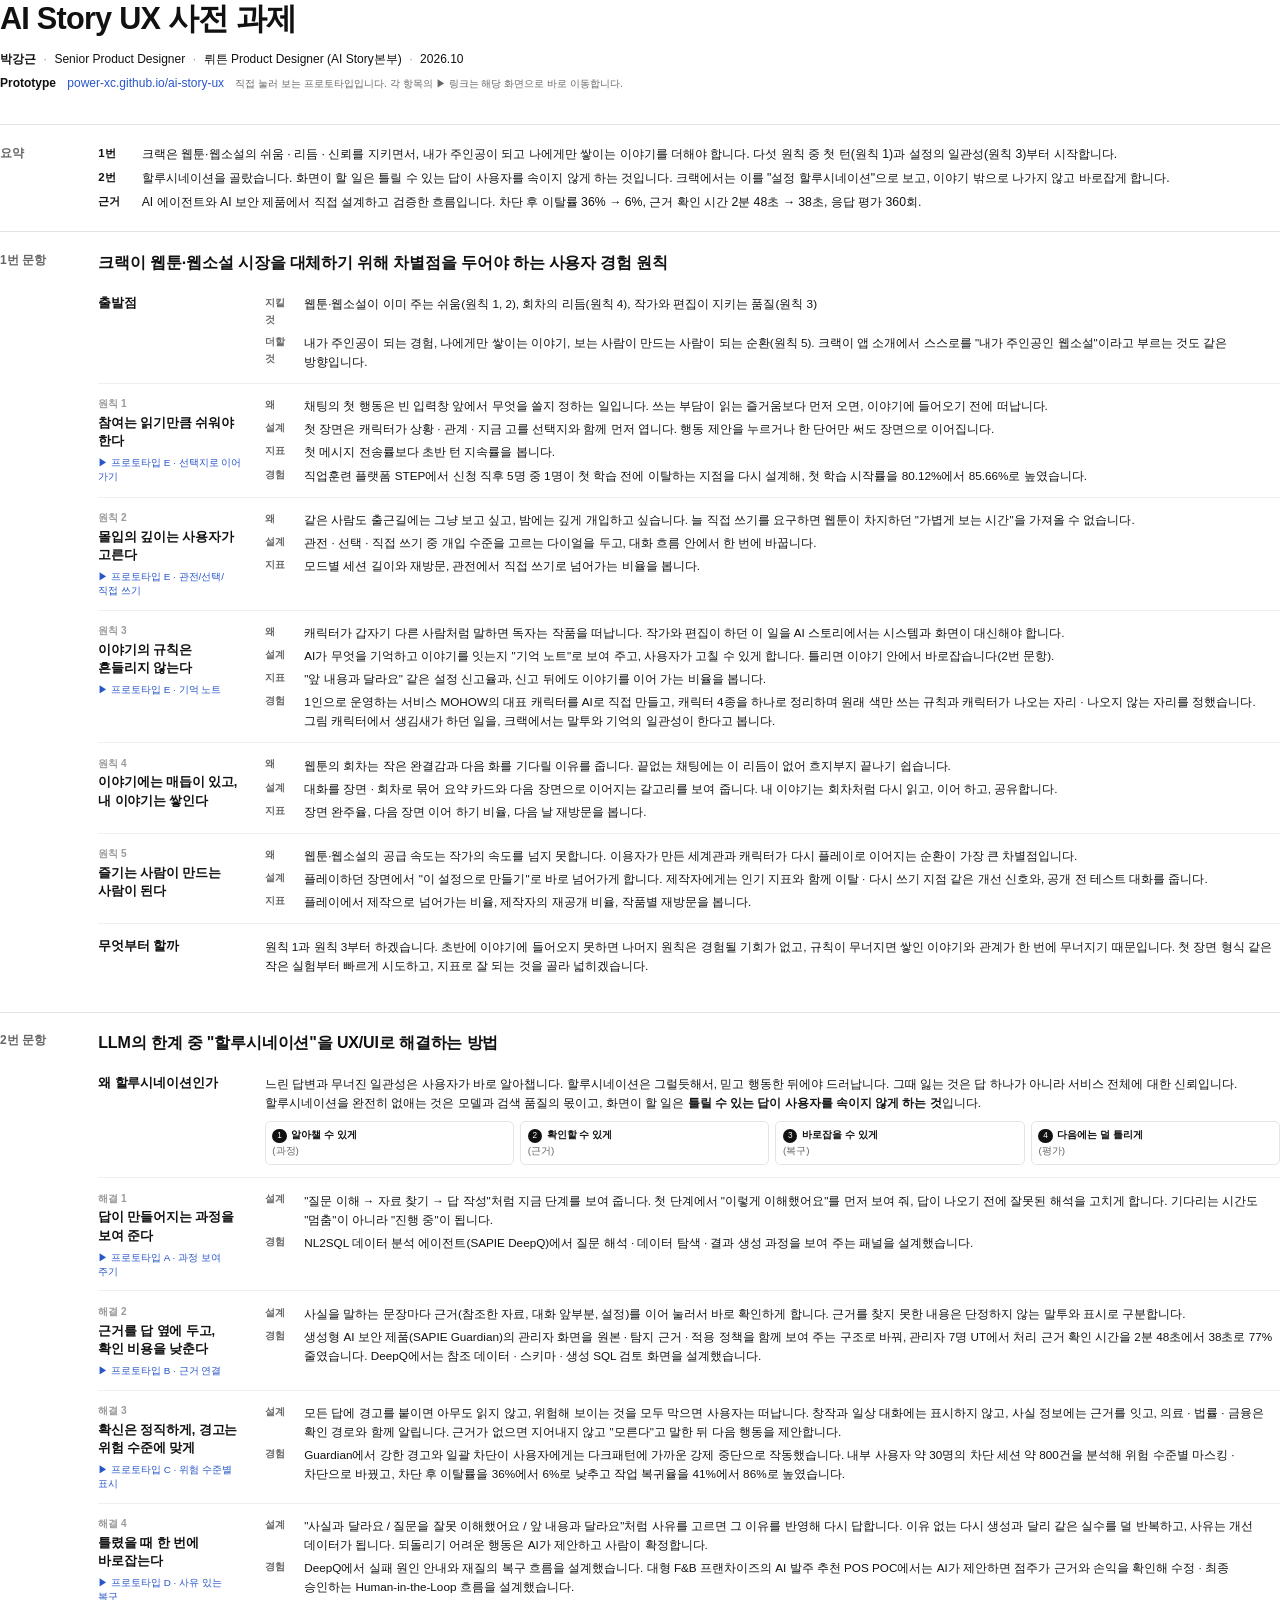
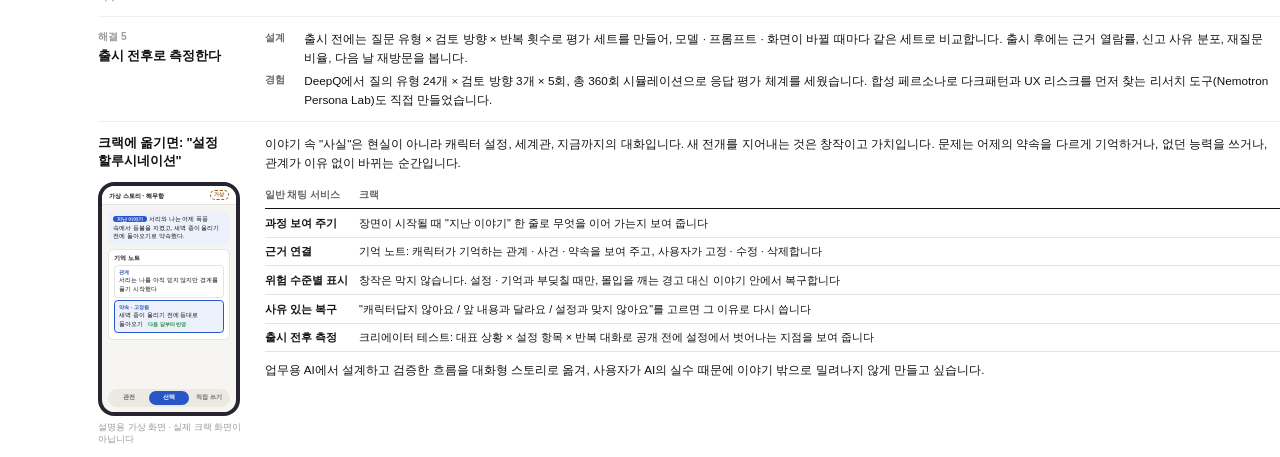
==== print.html @ 2fb1526b "feat: condense answers and give the PDF a resume-like layout Answers cut from 7 to 3 A4 pages: a sum" ====
<!doctype html>
<html lang="ko">
<head>
<meta charset="utf-8">
<meta name="viewport" content="width=device-width, initial-scale=1">
<meta name="robots" content="noindex, nofollow">
<title>AI Story UX: 사전 과제</title>
<link rel="stylesheet" href="assets/print.css">
</head>
<body>
<header class="top">
  <h1>AI Story UX 사전 과제</h1>
  <p class="meta"><strong>박강근</strong><span>Senior Product Designer</span><span>뤼튼 Product Designer (AI Story본부)</span><span>2026.10</span></p>
  <p class="links"><strong>Prototype</strong><a href="https://power-xc.github.io/ai-story-ux/">power-xc.github.io/ai-story-ux</a><span class="hint">직접 눌러 보는 프로토타입입니다. 각 항목의 ▶ 링크는 해당 화면으로 바로 이동합니다.</span></p>
</header>
<main>
<section class="sec"><div class="sec-l">요약</div><div class="sec-r"><div class="lead"><dl class="kv"><div><dt>1번</dt><dd>크랙은 웹툰·웹소설의 쉬움 · 리듬 · 신뢰를 지키면서, 내가 주인공이 되고 나에게만 쌓이는 이야기를 더해야 합니다. 다섯 원칙 중 첫 턴(원칙 1)과 설정의 일관성(원칙 3)부터 시작합니다.</dd></div><div><dt>2번</dt><dd>할루시네이션을 골랐습니다. 화면이 할 일은 틀릴 수 있는 답이 사용자를 속이지 않게 하는 것입니다. 크랙에서는 이를 "설정 할루시네이션"으로 보고, 이야기 밖으로 나가지 않고 바로잡게 합니다.</dd></div><div><dt>근거</dt><dd>AI 에이전트와 AI 보안 제품에서 직접 설계하고 검증한 흐름입니다. 차단 후 이탈률 36% → 6%, 근거 확인 시간 2분 48초 → 38초, 응답 평가 360회.</dd></div></dl></div></div></section>
<section class="sec"><div class="sec-l">1번 문항</div><div class="sec-r"><h2>크랙이 웹툰·웹소설 시장을 대체하기 위해 차별점을 두어야 하는 사용자 경험 원칙</h2><article class="row"><div class="row-t"><h3>출발점</h3></div><div class="row-d"><dl class="kv"><div><dt>지킬 것</dt><dd>웹툰·웹소설이 이미 주는 쉬움(원칙 1, 2), 회차의 리듬(원칙 4), 작가와 편집이 지키는 품질(원칙 3)</dd></div><div><dt>더할 것</dt><dd>내가 주인공이 되는 경험, 나에게만 쌓이는 이야기, 보는 사람이 만드는 사람이 되는 순환(원칙 5). 크랙이 앱 소개에서 스스로를 "내가 주인공인 웹소설"이라고 부르는 것도 같은 방향입니다.</dd></div></dl></div></article><article class="row"><div class="row-t"><span class="n">원칙 1</span><h3>참여는 읽기만큼 쉬워야 한다</h3><a class="try" href="https://power-xc.github.io/ai-story-ux/#proto-e-choice">▶ 프로토타입 E · 선택지로 이어 가기</a></div><div class="row-d"><dl class="kv"><div><dt>왜</dt><dd>채팅의 첫 행동은 빈 입력창 앞에서 무엇을 쓸지 정하는 일입니다. 쓰는 부담이 읽는 즐거움보다 먼저 오면, 이야기에 들어오기 전에 떠납니다.</dd></div><div><dt>설계</dt><dd>첫 장면은 캐릭터가 상황 · 관계 · 지금 고를 선택지와 함께 먼저 엽니다. 행동 제안을 누르거나 한 단어만 써도 장면으로 이어집니다.</dd></div><div><dt>지표</dt><dd>첫 메시지 전송률보다 초반 턴 지속률을 봅니다.</dd></div><div><dt>경험</dt><dd>직업훈련 플랫폼 STEP에서 신청 직후 5명 중 1명이 첫 학습 전에 이탈하는 지점을 다시 설계해, 첫 학습 시작률을 80.12%에서 85.66%로 높였습니다.</dd></div></dl></div></article><article class="row"><div class="row-t"><span class="n">원칙 2</span><h3>몰입의 깊이는 사용자가 고른다</h3><a class="try" href="https://power-xc.github.io/ai-story-ux/#proto-e-dial">▶ 프로토타입 E · 관전/선택/직접 쓰기</a></div><div class="row-d"><dl class="kv"><div><dt>왜</dt><dd>같은 사람도 출근길에는 그냥 보고 싶고, 밤에는 깊게 개입하고 싶습니다. 늘 직접 쓰기를 요구하면 웹툰이 차지하던 "가볍게 보는 시간"을 가져올 수 없습니다.</dd></div><div><dt>설계</dt><dd>관전 · 선택 · 직접 쓰기 중 개입 수준을 고르는 다이얼을 두고, 대화 흐름 안에서 한 번에 바꿉니다.</dd></div><div><dt>지표</dt><dd>모드별 세션 길이와 재방문, 관전에서 직접 쓰기로 넘어가는 비율을 봅니다.</dd></div></dl></div></article><article class="row"><div class="row-t"><span class="n">원칙 3</span><h3>이야기의 규칙은 흔들리지 않는다</h3><a class="try" href="https://power-xc.github.io/ai-story-ux/#proto-e-memory">▶ 프로토타입 E · 기억 노트</a></div><div class="row-d"><dl class="kv"><div><dt>왜</dt><dd>캐릭터가 갑자기 다른 사람처럼 말하면 독자는 작품을 떠납니다. 작가와 편집이 하던 이 일을 AI 스토리에서는 시스템과 화면이 대신해야 합니다.</dd></div><div><dt>설계</dt><dd>AI가 무엇을 기억하고 이야기를 잇는지 "기억 노트"로 보여 주고, 사용자가 고칠 수 있게 합니다. 틀리면 이야기 안에서 바로잡습니다(2번 문항).</dd></div><div><dt>지표</dt><dd>"앞 내용과 달라요" 같은 설정 신고율과, 신고 뒤에도 이야기를 이어 가는 비율을 봅니다.</dd></div><div><dt>경험</dt><dd>1인으로 운영하는 서비스 MOHOW의 대표 캐릭터를 AI로 직접 만들고, 캐릭터 4종을 하나로 정리하며 원래 색만 쓰는 규칙과 캐릭터가 나오는 자리 · 나오지 않는 자리를 정했습니다. 그림 캐릭터에서 생김새가 하던 일을, 크랙에서는 말투와 기억의 일관성이 한다고 봅니다.</dd></div></dl></div></article><article class="row"><div class="row-t"><span class="n">원칙 4</span><h3>이야기에는 매듭이 있고, 내 이야기는 쌓인다</h3></div><div class="row-d"><dl class="kv"><div><dt>왜</dt><dd>웹툰의 회차는 작은 완결감과 다음 화를 기다릴 이유를 줍니다. 끝없는 채팅에는 이 리듬이 없어 흐지부지 끝나기 쉽습니다.</dd></div><div><dt>설계</dt><dd>대화를 장면 · 회차로 묶어 요약 카드와 다음 장면으로 이어지는 갈고리를 보여 줍니다. 내 이야기는 회차처럼 다시 읽고, 이어 하고, 공유합니다.</dd></div><div><dt>지표</dt><dd>장면 완주율, 다음 장면 이어 하기 비율, 다음 날 재방문을 봅니다.</dd></div></dl></div></article><article class="row"><div class="row-t"><span class="n">원칙 5</span><h3>즐기는 사람이 만드는 사람이 된다</h3></div><div class="row-d"><dl class="kv"><div><dt>왜</dt><dd>웹툰·웹소설의 공급 속도는 작가의 속도를 넘지 못합니다. 이용자가 만든 세계관과 캐릭터가 다시 플레이로 이어지는 순환이 가장 큰 차별점입니다.</dd></div><div><dt>설계</dt><dd>플레이하던 장면에서 "이 설정으로 만들기"로 바로 넘어가게 합니다. 제작자에게는 인기 지표와 함께 이탈 · 다시 쓰기 지점 같은 개선 신호와, 공개 전 테스트 대화를 줍니다.</dd></div><div><dt>지표</dt><dd>플레이에서 제작으로 넘어가는 비율, 제작자의 재공개 비율, 작품별 재방문을 봅니다.</dd></div></dl></div></article><article class="row"><div class="row-t"><h3>무엇부터 할까</h3></div><div class="row-d"><p>원칙 1과 원칙 3부터 하겠습니다. 초반에 이야기에 들어오지 못하면 나머지 원칙은 경험될 기회가 없고, 규칙이 무너지면 쌓인 이야기와 관계가 한 번에 무너지기 때문입니다. 첫 장면 형식 같은 작은 실험부터 빠르게 시도하고, 지표로 잘 되는 것을 골라 넓히겠습니다.</p></div></article></div></section>
<section class="sec"><div class="sec-l">2번 문항</div><div class="sec-r"><h2>LLM의 한계 중 "할루시네이션"을 UX/UI로 해결하는 방법</h2><article class="row"><div class="row-t"><h3>왜 할루시네이션인가</h3></div><div class="row-d"><p>느린 답변과 무너진 일관성은 사용자가 바로 알아챕니다. 할루시네이션은 그럴듯해서, 믿고 행동한 뒤에야 드러납니다. 그때 잃는 것은 답 하나가 아니라 서비스 전체에 대한 신뢰입니다. 할루시네이션을 완전히 없애는 것은 모델과 검색 품질의 몫이고, 화면이 할 일은 <strong>틀릴 수 있는 답이 사용자를 속이지 않게 하는 것</strong>입니다.</p>
<ol class="flow" aria-label="네 단계"><li><span class="flow-n" aria-hidden="true">1</span><strong>알아챌 수 있게</strong> <small>(과정)</small></li><li><span class="flow-n" aria-hidden="true">2</span><strong>확인할 수 있게</strong> <small>(근거)</small></li><li><span class="flow-n" aria-hidden="true">3</span><strong>바로잡을 수 있게</strong> <small>(복구)</small></li><li><span class="flow-n" aria-hidden="true">4</span><strong>다음에는 덜 틀리게</strong> <small>(평가)</small></li></ol></div></article><article class="row"><div class="row-t"><span class="n">해결 1</span><h3>답이 만들어지는 과정을 보여 준다</h3><a class="try" href="https://power-xc.github.io/ai-story-ux/#proto-a">▶ 프로토타입 A · 과정 보여 주기</a></div><div class="row-d"><dl class="kv"><div><dt>설계</dt><dd>"질문 이해 → 자료 찾기 → 답 작성"처럼 지금 단계를 보여 줍니다. 첫 단계에서 "이렇게 이해했어요"를 먼저 보여 줘, 답이 나오기 전에 잘못된 해석을 고치게 합니다. 기다리는 시간도 "멈춤"이 아니라 "진행 중"이 됩니다.</dd></div><div><dt>경험</dt><dd>NL2SQL 데이터 분석 에이전트(SAPIE DeepQ)에서 질문 해석 · 데이터 탐색 · 결과 생성 과정을 보여 주는 패널을 설계했습니다.</dd></div></dl></div></article><article class="row"><div class="row-t"><span class="n">해결 2</span><h3>근거를 답 옆에 두고, 확인 비용을 낮춘다</h3><a class="try" href="https://power-xc.github.io/ai-story-ux/#proto-b">▶ 프로토타입 B · 근거 연결</a></div><div class="row-d"><dl class="kv"><div><dt>설계</dt><dd>사실을 말하는 문장마다 근거(참조한 자료, 대화 앞부분, 설정)를 이어 눌러서 바로 확인하게 합니다. 근거를 찾지 못한 내용은 단정하지 않는 말투와 표시로 구분합니다.</dd></div><div><dt>경험</dt><dd>생성형 AI 보안 제품(SAPIE Guardian)의 관리자 화면을 원본 · 탐지 근거 · 적용 정책을 함께 보여 주는 구조로 바꿔, 관리자 7명 UT에서 처리 근거 확인 시간을 2분 48초에서 38초로 77% 줄였습니다. DeepQ에서는 참조 데이터 · 스키마 · 생성 SQL 검토 화면을 설계했습니다.</dd></div></dl></div></article><article class="row"><div class="row-t"><span class="n">해결 3</span><h3>확신은 정직하게, 경고는 위험 수준에 맞게</h3><a class="try" href="https://power-xc.github.io/ai-story-ux/#proto-c">▶ 프로토타입 C · 위험 수준별 표시</a></div><div class="row-d"><dl class="kv"><div><dt>설계</dt><dd>모든 답에 경고를 붙이면 아무도 읽지 않고, 위험해 보이는 것을 모두 막으면 사용자는 떠납니다. 창작과 일상 대화에는 표시하지 않고, 사실 정보에는 근거를 잇고, 의료 · 법률 · 금융은 확인 경로와 함께 알립니다. 근거가 없으면 지어내지 않고 "모른다"고 말한 뒤 다음 행동을 제안합니다.</dd></div><div><dt>경험</dt><dd>Guardian에서 강한 경고와 일괄 차단이 사용자에게는 다크패턴에 가까운 강제 중단으로 작동했습니다. 내부 사용자 약 30명의 차단 세션 약 800건을 분석해 위험 수준별 마스킹 · 차단으로 바꿨고, 차단 후 이탈률을 36%에서 6%로 낮추고 작업 복귀율을 41%에서 86%로 높였습니다.</dd></div></dl></div></article><article class="row"><div class="row-t"><span class="n">해결 4</span><h3>틀렸을 때 한 번에 바로잡는다</h3><a class="try" href="https://power-xc.github.io/ai-story-ux/#proto-d">▶ 프로토타입 D · 사유 있는 복구</a></div><div class="row-d"><dl class="kv"><div><dt>설계</dt><dd>"사실과 달라요 / 질문을 잘못 이해했어요 / 앞 내용과 달라요"처럼 사유를 고르면 그 이유를 반영해 다시 답합니다. 이유 없는 다시 생성과 달리 같은 실수를 덜 반복하고, 사유는 개선 데이터가 됩니다. 되돌리기 어려운 행동은 AI가 제안하고 사람이 확정합니다.</dd></div><div><dt>경험</dt><dd>DeepQ에서 실패 원인 안내와 재질의 복구 흐름을 설계했습니다. 대형 F&amp;B 프랜차이즈의 AI 발주 추천 POS POC에서는 AI가 제안하면 점주가 근거와 손익을 확인해 수정 · 최종 승인하는 Human-in-the-Loop 흐름을 설계했습니다.</dd></div></dl></div></article><article class="row"><div class="row-t"><span class="n">해결 5</span><h3>출시 전후로 측정한다</h3></div><div class="row-d"><dl class="kv"><div><dt>설계</dt><dd>출시 전에는 질문 유형 × 검토 방향 × 반복 횟수로 평가 세트를 만들어, 모델 · 프롬프트 · 화면이 바뀔 때마다 같은 세트로 비교합니다. 출시 후에는 근거 열람률, 신고 사유 분포, 재질문 비율, 다음 날 재방문을 봅니다.</dd></div><div><dt>경험</dt><dd>DeepQ에서 질의 유형 24개 × 검토 방향 3개 × 5회, 총 360회 시뮬레이션으로 응답 평가 체계를 세웠습니다. 합성 페르소나로 다크패턴과 UX 리스크를 먼저 찾는 리서치 도구(Nemotron Persona Lab)도 직접 만들었습니다.</dd></div></dl></div></article><article class="row"><div class="row-t"><h3>크랙에 옮기면: "설정 할루시네이션"</h3><figure class="fig"><div class="fig-ph"><div class="ph tall" aria-hidden="true"><div class="ph-top"><span>가상 스토리 · 해무항</span><i>가상</i></div><div class="ph-body"><div class="recap"><b>지난 이야기</b> 서리와 나는 어제 폭풍 속에서 등불을 지켰고, 새벽 종이 울리기 전에 돌아오기로 약속했다.</div><div class="notes"><b>기억 노트</b><div class="nt"><small>관계</small>서리는 나를 아직 믿지 않지만 경계를 풀기 시작했다</div><div class="nt pin"><small>약속 · 고정됨</small>새벽 종이 울리기 전에 등대로 돌아오기 <em>다음 답부터 반영</em></div></div><div class="dial"><span>관전</span><span class="on">선택</span><span>직접 쓰기</span></div></div></div></div><figcaption><strong>그림 E. 스토리 모드: 지난 이야기 · 기억 노트 · 다이얼</strong><ul><li>장면 첫머리의 “지난 이야기” 한 줄과, 고정·수정·삭제할 수 있는 기억 노트입니다.</li><li>아래 다이얼로 관전·선택·직접 쓰기 중 개입 수준을 고릅니다.</li><li>캐릭터 메시지 메뉴(캐릭터답지 않아요 / 앞 내용과 달라요 / 설정과 맞지 않아요)는 프로토타입 E에서 볼 수 있습니다.</li></ul><span class="fake">설명용 가상 화면 · 실제 크랙 화면이 아닙니다</span></figcaption></figure></div><div class="row-d"><p>이야기 속 "사실"은 현실이 아니라 캐릭터 설정, 세계관, 지금까지의 대화입니다. 새 전개를 지어내는 것은 창작이고 가치입니다. 문제는 어제의 약속을 다르게 기억하거나, 없던 능력을 쓰거나, 관계가 이유 없이 바뀌는 순간입니다.</p>
<div class="tablewrap"><table><thead><tr><th scope="col">일반 채팅 서비스</th><th scope="col">크랙</th></tr></thead><tbody><tr><th scope="row">과정 보여 주기</th><td data-label="크랙">장면이 시작될 때 "지난 이야기" 한 줄로 무엇을 이어 가는지 보여 줍니다</td></tr><tr><th scope="row">근거 연결</th><td data-label="크랙">기억 노트: 캐릭터가 기억하는 관계 · 사건 · 약속을 보여 주고, 사용자가 고정 · 수정 · 삭제합니다</td></tr><tr><th scope="row">위험 수준별 표시</th><td data-label="크랙">창작은 막지 않습니다. 설정 · 기억과 부딪칠 때만, 몰입을 깨는 경고 대신 이야기 안에서 복구합니다</td></tr><tr><th scope="row">사유 있는 복구</th><td data-label="크랙">"캐릭터답지 않아요 / 앞 내용과 달라요 / 설정과 맞지 않아요"를 고르면 그 이유로 다시 씁니다</td></tr><tr><th scope="row">출시 전후 측정</th><td data-label="크랙">크리에이터 테스트: 대표 상황 × 설정 항목 × 반복 대화로 공개 전에 설정에서 벗어나는 지점을 보여 줍니다</td></tr></tbody></table></div>
<p>업무용 AI에서 설계하고 검증한 흐름을 대화형 스토리로 옮겨, 사용자가 AI의 실수 때문에 이야기 밖으로 밀려나지 않게 만들고 싶습니다.</p></div></article></div></section>
</main>
</body>
</html>
---- assets/print.css ----
/* A4 print layout for assignment.pdf. Resume-like: white page, ink type,
   hairlines, section label | item title | details. */
@page {
  size: A4;
  margin: 16mm 16mm 17mm;
  @bottom-left {
    content: "박강근 · AI Story UX 사전 과제";
    font: 7.5pt "Pretendard", "Apple SD Gothic Neo", sans-serif;
    color: #9a9a9a;
  }
  @bottom-right {
    content: counter(page) " / " counter(pages);
    font: 7.5pt "Pretendard", "Apple SD Gothic Neo", sans-serif;
    color: #9a9a9a;
  }
}
:root {
  --ink: #111111;
  --muted: #666666;
  --faint: #9a9a9a;
  --line: #e4e4e4;
  --hair: #efefef;
  --accent: #2856c8;
  --accent-soft: #edf1fb;
  --ok: #1f7a4d;
  --ok-soft: #e8f4ee;
  --warm: #9a5a12;
  --warm-soft: #fbf2e4;
  --font: "Pretendard", "Pretendard Variable", "Apple SD Gothic Neo", "Malgun Gothic", sans-serif;
}
* {
  box-sizing: border-box;
  -webkit-print-color-adjust: exact;
  print-color-adjust: exact;
}
html {
  font: 400 8.8pt/1.62 var(--font);
  color: var(--ink);
}
body {
  margin: 0;
  word-break: keep-all;
  overflow-wrap: break-word;
}
p {
  margin: 0 0 1.6mm;
}
a {
  color: var(--accent);
  text-decoration: none;
}
strong {
  font-weight: 700;
}
h1,
h2,
h3 {
  margin: 0;
  letter-spacing: -0.01em;
}

/* header */
.top {
  margin: 0 0 8mm;
}
.top h1 {
  font-size: 23pt;
  font-weight: 800;
  line-height: 1.2;
  letter-spacing: -0.025em;
  margin-bottom: 3.5mm;
}
.meta,
.links {
  margin: 0 0 1.2mm;
  font-size: 9pt;
}
.meta span::before {
  content: "·";
  margin: 0 2mm;
  color: var(--faint);
}
.links strong {
  margin-right: 3mm;
}
.links .hint {
  margin-left: 3mm;
  font-size: 7.8pt;
  color: var(--muted);
}

/* sections: label | content */
.sec {
  display: grid;
  grid-template-columns: 20mm 1fr;
  column-gap: 6mm;
  padding-top: 5mm;
  margin-top: 5mm;
  border-top: 0.25mm solid var(--line);
}
.sec-l {
  font-size: 9pt;
  font-weight: 600;
  color: var(--muted);
}
.sec-r > h2 {
  font-size: 12pt;
  font-weight: 700;
  line-height: 1.45;
  margin-bottom: 2mm;
}

/* rows: item title | details */
.row {
  display: grid;
  grid-template-columns: 38mm 1fr;
  column-gap: 6mm;
  padding: 3.2mm 0;
  border-top: 0.2mm solid var(--hair);
  break-inside: avoid;
}
.sec-r > h2 + .row,
.sec-r > .row:first-child {
  border-top: 0;
}
.row-t .n {
  display: block;
  margin-bottom: 0.4mm;
  font-size: 7.6pt;
  font-weight: 600;
  color: var(--faint);
}
.row-t h3 {
  font-size: 9.6pt;
  font-weight: 700;
  line-height: 1.42;
}
.row-t .try {
  display: block;
  margin-top: 1.6mm;
  font-size: 7.4pt;
  line-height: 1.4;
}

/* label : text lists */
.kv {
  margin: 0;
  display: grid;
  row-gap: 1.1mm;
}
.kv > div {
  display: grid;
  grid-template-columns: 8mm 1fr;
  column-gap: 2.5mm;
}
.kv dt {
  font-size: 7.8pt;
  font-weight: 600;
  color: var(--muted);
  padding-top: 0.25mm;
}
.kv dd {
  margin: 0;
}
.lead .kv > div {
  grid-template-columns: 9mm 1fr;
}
.lead .kv dt {
  color: var(--ink);
  font-size: 8.6pt;
  padding-top: 0;
}
.lead .kv dd {
  font-size: 9.2pt;
  font-weight: 500;
  line-height: 1.65;
}

/* four-step flow */
.flow {
  display: grid;
  grid-template-columns: repeat(4, 1fr);
  gap: 1.6mm;
  margin: 2.4mm 0 0;
  padding: 0;
  list-style: none;
}
.flow li {
  padding: 1.6mm 1.8mm;
  border: 0.25mm solid var(--line);
  border-radius: 1.4mm;
  font-size: 7.6pt;
  line-height: 1.4;
}
.flow-n {
  display: inline-block;
  width: 3.8mm;
  height: 3.8mm;
  margin-right: 1.2mm;
  border-radius: 50%;
  background: var(--ink);
  color: #fff;
  font-size: 6.2pt;
  line-height: 3.8mm;
  text-align: center;
  vertical-align: 0.2mm;
}
.flow small {
  display: block;
  margin-top: 0.4mm;
  color: var(--muted);
  font-size: 7.4pt;
}

/* table */
.tablewrap {
  margin: 2.4mm 0 2mm;
}
table {
  width: 100%;
  border-collapse: collapse;
  font-size: 8.2pt;
  line-height: 1.5;
}
th,
td {
  padding: 1.5mm 2mm 1.5mm 0;
  border-bottom: 0.2mm solid var(--line);
  text-align: left;
  vertical-align: top;
}
thead th {
  font-size: 7.6pt;
  font-weight: 600;
  color: var(--muted);
  border-bottom: 0.3mm solid var(--ink);
}
tbody th {
  width: 25mm;
  font-weight: 700;
}

/* figure (story mode mock): sits small under its row title */
.fig {
  margin: 3mm 0 0;
  break-inside: avoid;
}
.fig-ph {
  width: 52mm;
  zoom: 0.72;
}
figcaption strong,
figcaption ul {
  display: none;
}
.fake {
  display: block;
  margin-top: 1.2mm;
  font-size: 6.6pt;
  line-height: 1.4;
  color: var(--faint);
}

/* phone mock (unchanged from the first version) */
.ph {
  position: relative;
  width: 52mm;
  height: 64mm;
  overflow: hidden;
  display: flex;
  flex-direction: column;
  border: 1.6mm solid #26242e;
  border-radius: 6mm;
  background: #f6f5f1;
  font-size: 6.4pt;
  line-height: 1.45;
  color: var(--ink);
}
.ph-top {
  display: flex;
  justify-content: space-between;
  align-items: center;
  padding: 1.6mm 2.4mm;
  background: #fff;
  border-bottom: 0.2mm solid var(--line);
  font-weight: 700;
  font-size: 6.6pt;
}
.ph-top i {
  padding: 0 1.4mm;
  border: 0.2mm dashed var(--warm);
  border-radius: 5mm;
  color: var(--warm);
  font-style: normal;
  font-size: 5.6pt;
}
.ph-body {
  flex: 1;
  padding: 2mm;
  display: flex;
  flex-direction: column;
  gap: 1.4mm;
  overflow: hidden;
}
.b {
  max-width: 90%;
  padding: 1.3mm 2mm;
  border: 0.2mm solid var(--line);
  border-radius: 2mm;
  background: #fff;
}
.b.u {
  align-self: flex-end;
  background: var(--accent);
  border-color: var(--accent);
  color: #fff;
}
.b.a {
  align-self: flex-start;
}
.st {
  margin: 0 0 1.2mm;
  padding: 0;
  list-style: none;
}
.st li {
  display: flex;
  gap: 1.2mm;
  margin: 0;
  color: var(--muted);
}
.st li b {
  width: 2.4mm;
  color: var(--accent);
}
.st li.d b {
  color: var(--ok);
}
.st li.n {
  color: var(--ink);
  font-weight: 700;
}
.st em {
  margin-left: auto;
  font-style: normal;
  font-size: 5.4pt;
}
.chip {
  padding: 1mm 2mm;
  border: 0.3mm solid var(--accent);
  border-radius: 2mm;
  background: var(--accent-soft);
  color: var(--accent);
  font-weight: 700;
}
.chip i {
  margin-left: 1mm;
  padding: 0 1.2mm;
  border-radius: 5mm;
  background: var(--accent);
  color: #fff;
  font-style: normal;
  font-size: 5.4pt;
}
.ev {
  padding: 0 1.4mm;
  border: 0.2mm solid var(--accent);
  border-radius: 5mm;
  background: var(--accent-soft);
  color: var(--accent);
  font-weight: 700;
  font-size: 5.6pt;
  white-space: nowrap;
}
.ev.w {
  border-color: var(--warm);
  background: var(--warm-soft);
  color: var(--warm);
}
.nosrc {
  border-bottom: 0.3mm dashed var(--warm);
}
.sheet {
  position: absolute;
  left: 0;
  right: 0;
  bottom: 0;
  padding: 2mm;
  background: #fff;
  border-top: 0.3mm solid var(--line);
  border-radius: 3mm 3mm 0 0;
  box-shadow: 0 -1mm 3mm rgba(0, 0, 0, 0.18);
}
.sheet > b {
  display: block;
  margin-bottom: 1mm;
  font-size: 6.8pt;
}
.map {
  margin-bottom: 1mm;
  padding: 1.2mm 1.8mm;
  border: 0.2mm solid var(--line);
  border-radius: 1.6mm;
  font-weight: 600;
}
.map.on {
  border: 0.4mm solid var(--accent);
  background: var(--accent-soft);
}
.map small {
  font-weight: 400;
  color: var(--muted);
  font-size: 5.6pt;
}
.srcq {
  margin-top: 0.8mm;
  padding: 0.8mm 1.4mm;
  border-radius: 1mm;
  background: #fff;
  font-weight: 400;
}
mark {
  background: #fff0a8;
  color: var(--ink);
}
.case {
  padding-bottom: 1mm;
  border-bottom: 0.2mm solid var(--line);
  display: flex;
  flex-direction: column;
  gap: 0.6mm;
}
.case small {
  font-weight: 700;
  font-size: 5.6pt;
  color: var(--accent);
}
.case em {
  align-self: flex-end;
  font-style: normal;
  font-size: 5.6pt;
  color: var(--muted);
}
.case .b {
  max-width: 100%;
  padding: 0.9mm 1.6mm;
}
.route {
  margin-top: 0.8mm;
  padding: 0.8mm 1.4mm;
  background: var(--warm-soft);
  border-radius: 1mm;
  color: var(--warm);
}
.acts {
  display: flex;
  gap: 1mm;
  margin-top: 0.8mm;
}
.acts span {
  padding: 0.3mm 1.4mm;
  border: 0.2mm solid var(--accent);
  border-radius: 5mm;
  color: var(--accent);
}
.dots {
  font-weight: 700;
  font-style: normal;
}
.rs {
  margin-bottom: 1mm;
  padding: 1.2mm 2mm;
  border: 0.3mm solid var(--accent);
  border-radius: 2mm;
  color: var(--accent);
  font-weight: 700;
}
.recap {
  padding: 1.4mm 2mm;
  border-radius: 2mm;
  background: var(--accent-soft);
}
.recap b {
  padding: 0 1.4mm;
  border-radius: 5mm;
  background: var(--accent);
  color: #fff;
  font-size: 5.6pt;
}
.notes {
  padding: 1.4mm 2mm;
  border: 0.2mm solid var(--line);
  border-radius: 2mm;
  background: #fff;
}
.notes > b {
  display: block;
  margin-bottom: 0.8mm;
}
.nt {
  margin-bottom: 0.8mm;
  padding: 1mm 1.6mm;
  border: 0.2mm solid var(--line);
  border-radius: 1.4mm;
}
.nt small {
  display: block;
  font-weight: 700;
  color: var(--accent);
  font-size: 5.6pt;
}
.nt.pin {
  border-color: var(--accent);
  background: var(--accent-soft);
}
.nt em {
  display: inline-block;
  margin-top: 0.4mm;
  padding: 0 1.2mm;
  border-radius: 5mm;
  background: var(--ok-soft);
  color: var(--ok);
  font-style: normal;
  font-weight: 700;
  font-size: 5.4pt;
}
.dial {
  margin-top: auto;
  display: grid;
  grid-template-columns: repeat(3, 1fr);
  padding: 0.6mm;
  border-radius: 5mm;
  background: #ebe9e2;
  text-align: center;
  font-weight: 700;
  color: var(--muted);
}
.dial span {
  padding: 1mm 0;
  border-radius: 5mm;
}
.dial .on {
  background: var(--accent);
  color: #fff;
}
.ph.tall { height: 86mm; }
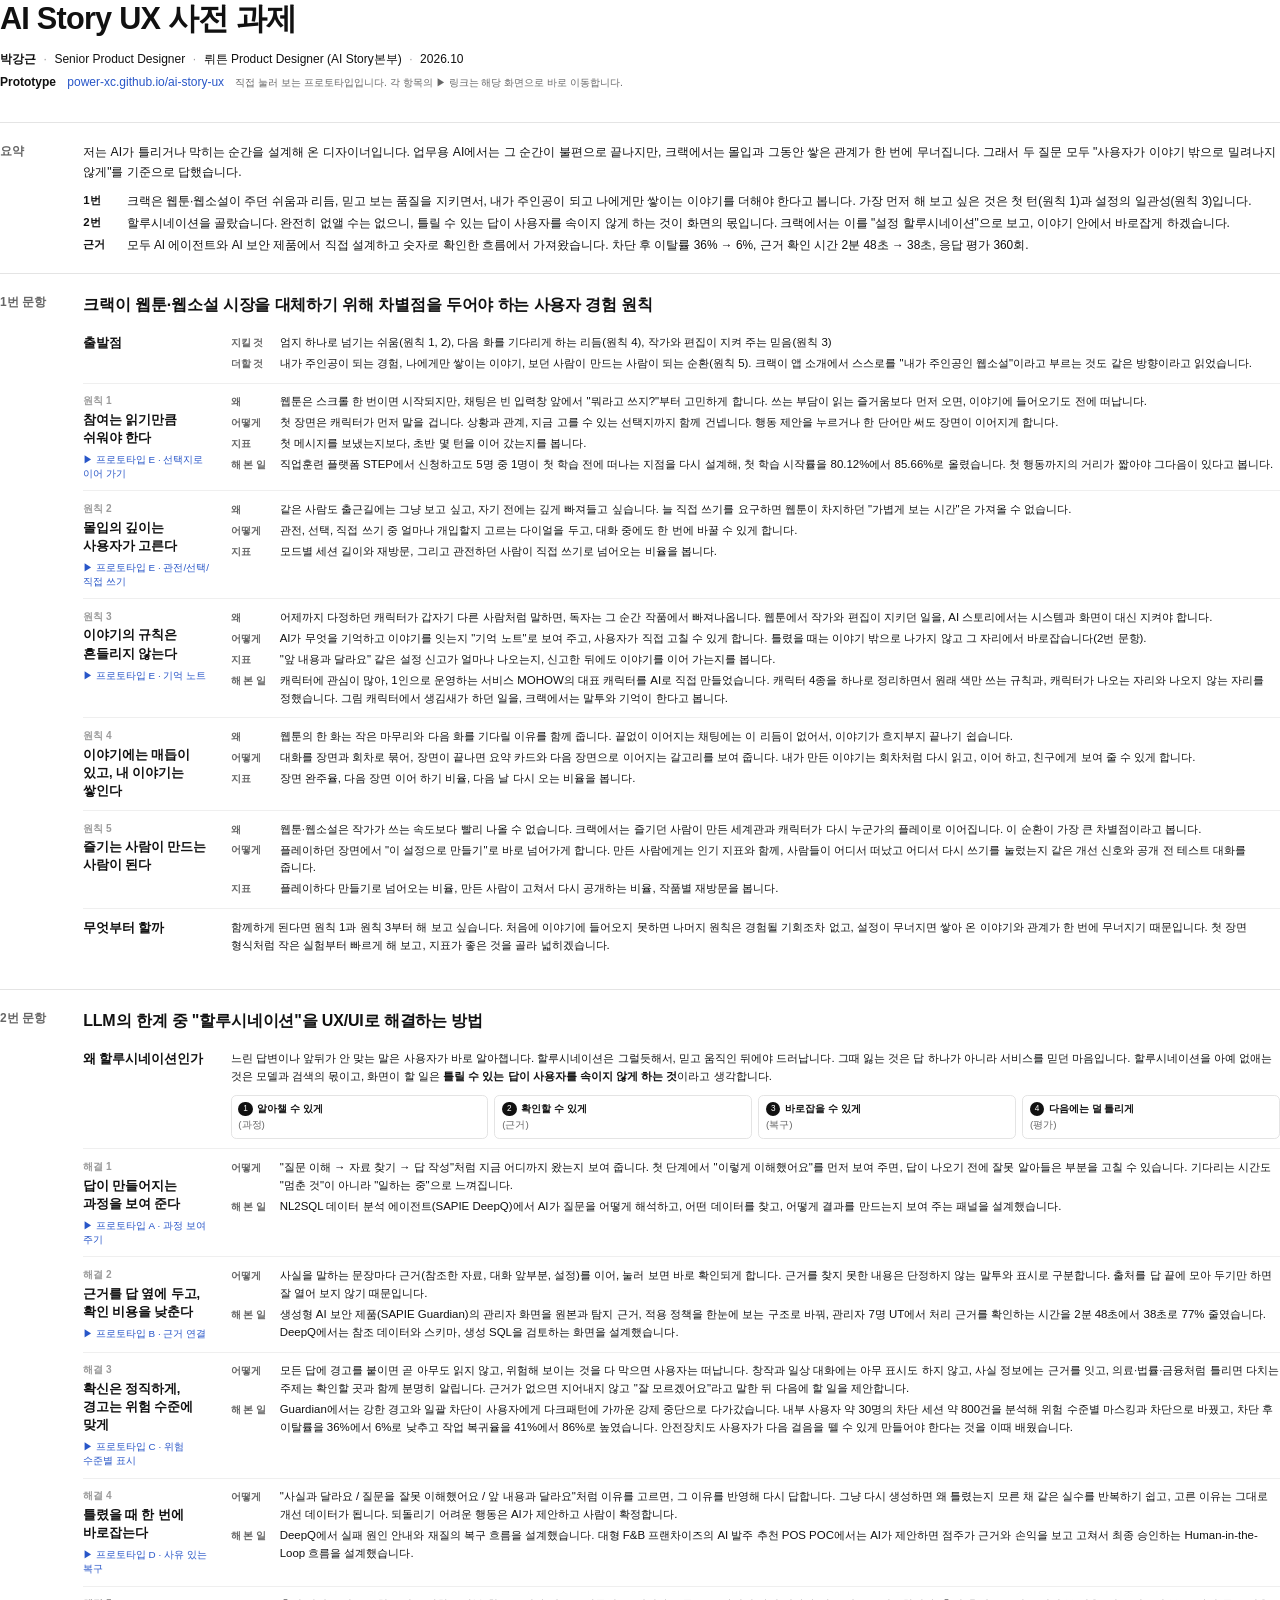
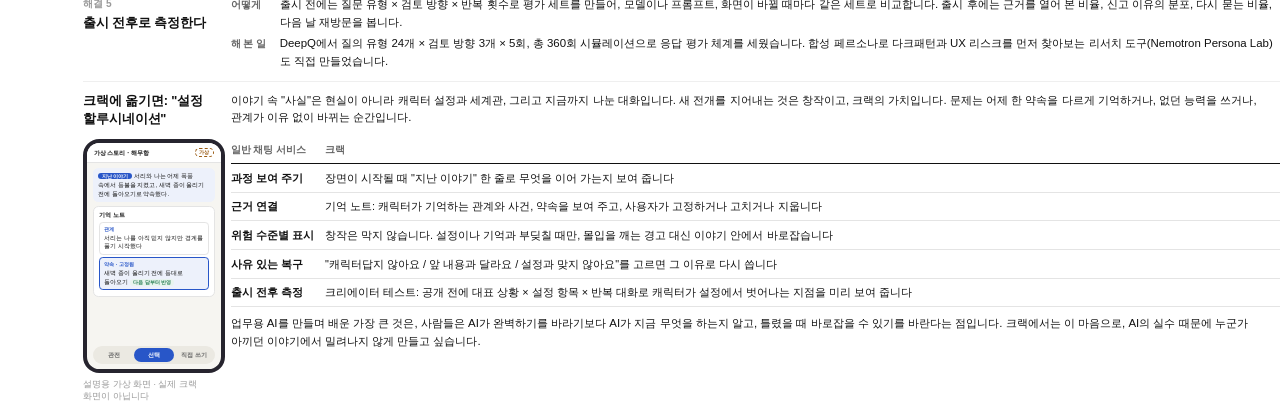
==== commit a83c1dcd: "docs: warmer first-person voice for the assignment Opening note in the summary, plainer labels (어떻게," ====
--- a/print.html
+++ b/print.html
@@ -14,12 +14,13 @@
   <p class="links"><strong>Prototype</strong><a href="https://power-xc.github.io/ai-story-ux/">power-xc.github.io/ai-story-ux</a><span class="hint">직접 눌러 보는 프로토타입입니다. 각 항목의 ▶ 링크는 해당 화면으로 바로 이동합니다.</span></p>
 </header>
 <main>
-<section class="sec"><div class="sec-l">요약</div><div class="sec-r"><div class="lead"><dl class="kv"><div><dt>1번</dt><dd>크랙은 웹툰·웹소설의 쉬움 · 리듬 · 신뢰를 지키면서, 내가 주인공이 되고 나에게만 쌓이는 이야기를 더해야 합니다. 다섯 원칙 중 첫 턴(원칙 1)과 설정의 일관성(원칙 3)부터 시작합니다.</dd></div><div><dt>2번</dt><dd>할루시네이션을 골랐습니다. 화면이 할 일은 틀릴 수 있는 답이 사용자를 속이지 않게 하는 것입니다. 크랙에서는 이를 "설정 할루시네이션"으로 보고, 이야기 밖으로 나가지 않고 바로잡게 합니다.</dd></div><div><dt>근거</dt><dd>AI 에이전트와 AI 보안 제품에서 직접 설계하고 검증한 흐름입니다. 차단 후 이탈률 36% → 6%, 근거 확인 시간 2분 48초 → 38초, 응답 평가 360회.</dd></div></dl></div></div></section>
-<section class="sec"><div class="sec-l">1번 문항</div><div class="sec-r"><h2>크랙이 웹툰·웹소설 시장을 대체하기 위해 차별점을 두어야 하는 사용자 경험 원칙</h2><article class="row"><div class="row-t"><h3>출발점</h3></div><div class="row-d"><dl class="kv"><div><dt>지킬 것</dt><dd>웹툰·웹소설이 이미 주는 쉬움(원칙 1, 2), 회차의 리듬(원칙 4), 작가와 편집이 지키는 품질(원칙 3)</dd></div><div><dt>더할 것</dt><dd>내가 주인공이 되는 경험, 나에게만 쌓이는 이야기, 보는 사람이 만드는 사람이 되는 순환(원칙 5). 크랙이 앱 소개에서 스스로를 "내가 주인공인 웹소설"이라고 부르는 것도 같은 방향입니다.</dd></div></dl></div></article><article class="row"><div class="row-t"><span class="n">원칙 1</span><h3>참여는 읽기만큼 쉬워야 한다</h3><a class="try" href="https://power-xc.github.io/ai-story-ux/#proto-e-choice">▶ 프로토타입 E · 선택지로 이어 가기</a></div><div class="row-d"><dl class="kv"><div><dt>왜</dt><dd>채팅의 첫 행동은 빈 입력창 앞에서 무엇을 쓸지 정하는 일입니다. 쓰는 부담이 읽는 즐거움보다 먼저 오면, 이야기에 들어오기 전에 떠납니다.</dd></div><div><dt>설계</dt><dd>첫 장면은 캐릭터가 상황 · 관계 · 지금 고를 선택지와 함께 먼저 엽니다. 행동 제안을 누르거나 한 단어만 써도 장면으로 이어집니다.</dd></div><div><dt>지표</dt><dd>첫 메시지 전송률보다 초반 턴 지속률을 봅니다.</dd></div><div><dt>경험</dt><dd>직업훈련 플랫폼 STEP에서 신청 직후 5명 중 1명이 첫 학습 전에 이탈하는 지점을 다시 설계해, 첫 학습 시작률을 80.12%에서 85.66%로 높였습니다.</dd></div></dl></div></article><article class="row"><div class="row-t"><span class="n">원칙 2</span><h3>몰입의 깊이는 사용자가 고른다</h3><a class="try" href="https://power-xc.github.io/ai-story-ux/#proto-e-dial">▶ 프로토타입 E · 관전/선택/직접 쓰기</a></div><div class="row-d"><dl class="kv"><div><dt>왜</dt><dd>같은 사람도 출근길에는 그냥 보고 싶고, 밤에는 깊게 개입하고 싶습니다. 늘 직접 쓰기를 요구하면 웹툰이 차지하던 "가볍게 보는 시간"을 가져올 수 없습니다.</dd></div><div><dt>설계</dt><dd>관전 · 선택 · 직접 쓰기 중 개입 수준을 고르는 다이얼을 두고, 대화 흐름 안에서 한 번에 바꿉니다.</dd></div><div><dt>지표</dt><dd>모드별 세션 길이와 재방문, 관전에서 직접 쓰기로 넘어가는 비율을 봅니다.</dd></div></dl></div></article><article class="row"><div class="row-t"><span class="n">원칙 3</span><h3>이야기의 규칙은 흔들리지 않는다</h3><a class="try" href="https://power-xc.github.io/ai-story-ux/#proto-e-memory">▶ 프로토타입 E · 기억 노트</a></div><div class="row-d"><dl class="kv"><div><dt>왜</dt><dd>캐릭터가 갑자기 다른 사람처럼 말하면 독자는 작품을 떠납니다. 작가와 편집이 하던 이 일을 AI 스토리에서는 시스템과 화면이 대신해야 합니다.</dd></div><div><dt>설계</dt><dd>AI가 무엇을 기억하고 이야기를 잇는지 "기억 노트"로 보여 주고, 사용자가 고칠 수 있게 합니다. 틀리면 이야기 안에서 바로잡습니다(2번 문항).</dd></div><div><dt>지표</dt><dd>"앞 내용과 달라요" 같은 설정 신고율과, 신고 뒤에도 이야기를 이어 가는 비율을 봅니다.</dd></div><div><dt>경험</dt><dd>1인으로 운영하는 서비스 MOHOW의 대표 캐릭터를 AI로 직접 만들고, 캐릭터 4종을 하나로 정리하며 원래 색만 쓰는 규칙과 캐릭터가 나오는 자리 · 나오지 않는 자리를 정했습니다. 그림 캐릭터에서 생김새가 하던 일을, 크랙에서는 말투와 기억의 일관성이 한다고 봅니다.</dd></div></dl></div></article><article class="row"><div class="row-t"><span class="n">원칙 4</span><h3>이야기에는 매듭이 있고, 내 이야기는 쌓인다</h3></div><div class="row-d"><dl class="kv"><div><dt>왜</dt><dd>웹툰의 회차는 작은 완결감과 다음 화를 기다릴 이유를 줍니다. 끝없는 채팅에는 이 리듬이 없어 흐지부지 끝나기 쉽습니다.</dd></div><div><dt>설계</dt><dd>대화를 장면 · 회차로 묶어 요약 카드와 다음 장면으로 이어지는 갈고리를 보여 줍니다. 내 이야기는 회차처럼 다시 읽고, 이어 하고, 공유합니다.</dd></div><div><dt>지표</dt><dd>장면 완주율, 다음 장면 이어 하기 비율, 다음 날 재방문을 봅니다.</dd></div></dl></div></article><article class="row"><div class="row-t"><span class="n">원칙 5</span><h3>즐기는 사람이 만드는 사람이 된다</h3></div><div class="row-d"><dl class="kv"><div><dt>왜</dt><dd>웹툰·웹소설의 공급 속도는 작가의 속도를 넘지 못합니다. 이용자가 만든 세계관과 캐릭터가 다시 플레이로 이어지는 순환이 가장 큰 차별점입니다.</dd></div><div><dt>설계</dt><dd>플레이하던 장면에서 "이 설정으로 만들기"로 바로 넘어가게 합니다. 제작자에게는 인기 지표와 함께 이탈 · 다시 쓰기 지점 같은 개선 신호와, 공개 전 테스트 대화를 줍니다.</dd></div><div><dt>지표</dt><dd>플레이에서 제작으로 넘어가는 비율, 제작자의 재공개 비율, 작품별 재방문을 봅니다.</dd></div></dl></div></article><article class="row"><div class="row-t"><h3>무엇부터 할까</h3></div><div class="row-d"><p>원칙 1과 원칙 3부터 하겠습니다. 초반에 이야기에 들어오지 못하면 나머지 원칙은 경험될 기회가 없고, 규칙이 무너지면 쌓인 이야기와 관계가 한 번에 무너지기 때문입니다. 첫 장면 형식 같은 작은 실험부터 빠르게 시도하고, 지표로 잘 되는 것을 골라 넓히겠습니다.</p></div></article></div></section>
-<section class="sec"><div class="sec-l">2번 문항</div><div class="sec-r"><h2>LLM의 한계 중 "할루시네이션"을 UX/UI로 해결하는 방법</h2><article class="row"><div class="row-t"><h3>왜 할루시네이션인가</h3></div><div class="row-d"><p>느린 답변과 무너진 일관성은 사용자가 바로 알아챕니다. 할루시네이션은 그럴듯해서, 믿고 행동한 뒤에야 드러납니다. 그때 잃는 것은 답 하나가 아니라 서비스 전체에 대한 신뢰입니다. 할루시네이션을 완전히 없애는 것은 모델과 검색 품질의 몫이고, 화면이 할 일은 <strong>틀릴 수 있는 답이 사용자를 속이지 않게 하는 것</strong>입니다.</p>
-<ol class="flow" aria-label="네 단계"><li><span class="flow-n" aria-hidden="true">1</span><strong>알아챌 수 있게</strong> <small>(과정)</small></li><li><span class="flow-n" aria-hidden="true">2</span><strong>확인할 수 있게</strong> <small>(근거)</small></li><li><span class="flow-n" aria-hidden="true">3</span><strong>바로잡을 수 있게</strong> <small>(복구)</small></li><li><span class="flow-n" aria-hidden="true">4</span><strong>다음에는 덜 틀리게</strong> <small>(평가)</small></li></ol></div></article><article class="row"><div class="row-t"><span class="n">해결 1</span><h3>답이 만들어지는 과정을 보여 준다</h3><a class="try" href="https://power-xc.github.io/ai-story-ux/#proto-a">▶ 프로토타입 A · 과정 보여 주기</a></div><div class="row-d"><dl class="kv"><div><dt>설계</dt><dd>"질문 이해 → 자료 찾기 → 답 작성"처럼 지금 단계를 보여 줍니다. 첫 단계에서 "이렇게 이해했어요"를 먼저 보여 줘, 답이 나오기 전에 잘못된 해석을 고치게 합니다. 기다리는 시간도 "멈춤"이 아니라 "진행 중"이 됩니다.</dd></div><div><dt>경험</dt><dd>NL2SQL 데이터 분석 에이전트(SAPIE DeepQ)에서 질문 해석 · 데이터 탐색 · 결과 생성 과정을 보여 주는 패널을 설계했습니다.</dd></div></dl></div></article><article class="row"><div class="row-t"><span class="n">해결 2</span><h3>근거를 답 옆에 두고, 확인 비용을 낮춘다</h3><a class="try" href="https://power-xc.github.io/ai-story-ux/#proto-b">▶ 프로토타입 B · 근거 연결</a></div><div class="row-d"><dl class="kv"><div><dt>설계</dt><dd>사실을 말하는 문장마다 근거(참조한 자료, 대화 앞부분, 설정)를 이어 눌러서 바로 확인하게 합니다. 근거를 찾지 못한 내용은 단정하지 않는 말투와 표시로 구분합니다.</dd></div><div><dt>경험</dt><dd>생성형 AI 보안 제품(SAPIE Guardian)의 관리자 화면을 원본 · 탐지 근거 · 적용 정책을 함께 보여 주는 구조로 바꿔, 관리자 7명 UT에서 처리 근거 확인 시간을 2분 48초에서 38초로 77% 줄였습니다. DeepQ에서는 참조 데이터 · 스키마 · 생성 SQL 검토 화면을 설계했습니다.</dd></div></dl></div></article><article class="row"><div class="row-t"><span class="n">해결 3</span><h3>확신은 정직하게, 경고는 위험 수준에 맞게</h3><a class="try" href="https://power-xc.github.io/ai-story-ux/#proto-c">▶ 프로토타입 C · 위험 수준별 표시</a></div><div class="row-d"><dl class="kv"><div><dt>설계</dt><dd>모든 답에 경고를 붙이면 아무도 읽지 않고, 위험해 보이는 것을 모두 막으면 사용자는 떠납니다. 창작과 일상 대화에는 표시하지 않고, 사실 정보에는 근거를 잇고, 의료 · 법률 · 금융은 확인 경로와 함께 알립니다. 근거가 없으면 지어내지 않고 "모른다"고 말한 뒤 다음 행동을 제안합니다.</dd></div><div><dt>경험</dt><dd>Guardian에서 강한 경고와 일괄 차단이 사용자에게는 다크패턴에 가까운 강제 중단으로 작동했습니다. 내부 사용자 약 30명의 차단 세션 약 800건을 분석해 위험 수준별 마스킹 · 차단으로 바꿨고, 차단 후 이탈률을 36%에서 6%로 낮추고 작업 복귀율을 41%에서 86%로 높였습니다.</dd></div></dl></div></article><article class="row"><div class="row-t"><span class="n">해결 4</span><h3>틀렸을 때 한 번에 바로잡는다</h3><a class="try" href="https://power-xc.github.io/ai-story-ux/#proto-d">▶ 프로토타입 D · 사유 있는 복구</a></div><div class="row-d"><dl class="kv"><div><dt>설계</dt><dd>"사실과 달라요 / 질문을 잘못 이해했어요 / 앞 내용과 달라요"처럼 사유를 고르면 그 이유를 반영해 다시 답합니다. 이유 없는 다시 생성과 달리 같은 실수를 덜 반복하고, 사유는 개선 데이터가 됩니다. 되돌리기 어려운 행동은 AI가 제안하고 사람이 확정합니다.</dd></div><div><dt>경험</dt><dd>DeepQ에서 실패 원인 안내와 재질의 복구 흐름을 설계했습니다. 대형 F&amp;B 프랜차이즈의 AI 발주 추천 POS POC에서는 AI가 제안하면 점주가 근거와 손익을 확인해 수정 · 최종 승인하는 Human-in-the-Loop 흐름을 설계했습니다.</dd></div></dl></div></article><article class="row"><div class="row-t"><span class="n">해결 5</span><h3>출시 전후로 측정한다</h3></div><div class="row-d"><dl class="kv"><div><dt>설계</dt><dd>출시 전에는 질문 유형 × 검토 방향 × 반복 횟수로 평가 세트를 만들어, 모델 · 프롬프트 · 화면이 바뀔 때마다 같은 세트로 비교합니다. 출시 후에는 근거 열람률, 신고 사유 분포, 재질문 비율, 다음 날 재방문을 봅니다.</dd></div><div><dt>경험</dt><dd>DeepQ에서 질의 유형 24개 × 검토 방향 3개 × 5회, 총 360회 시뮬레이션으로 응답 평가 체계를 세웠습니다. 합성 페르소나로 다크패턴과 UX 리스크를 먼저 찾는 리서치 도구(Nemotron Persona Lab)도 직접 만들었습니다.</dd></div></dl></div></article><article class="row"><div class="row-t"><h3>크랙에 옮기면: "설정 할루시네이션"</h3><figure class="fig"><div class="fig-ph"><div class="ph tall" aria-hidden="true"><div class="ph-top"><span>가상 스토리 · 해무항</span><i>가상</i></div><div class="ph-body"><div class="recap"><b>지난 이야기</b> 서리와 나는 어제 폭풍 속에서 등불을 지켰고, 새벽 종이 울리기 전에 돌아오기로 약속했다.</div><div class="notes"><b>기억 노트</b><div class="nt"><small>관계</small>서리는 나를 아직 믿지 않지만 경계를 풀기 시작했다</div><div class="nt pin"><small>약속 · 고정됨</small>새벽 종이 울리기 전에 등대로 돌아오기 <em>다음 답부터 반영</em></div></div><div class="dial"><span>관전</span><span class="on">선택</span><span>직접 쓰기</span></div></div></div></div><figcaption><strong>그림 E. 스토리 모드: 지난 이야기 · 기억 노트 · 다이얼</strong><ul><li>장면 첫머리의 “지난 이야기” 한 줄과, 고정·수정·삭제할 수 있는 기억 노트입니다.</li><li>아래 다이얼로 관전·선택·직접 쓰기 중 개입 수준을 고릅니다.</li><li>캐릭터 메시지 메뉴(캐릭터답지 않아요 / 앞 내용과 달라요 / 설정과 맞지 않아요)는 프로토타입 E에서 볼 수 있습니다.</li></ul><span class="fake">설명용 가상 화면 · 실제 크랙 화면이 아닙니다</span></figcaption></figure></div><div class="row-d"><p>이야기 속 "사실"은 현실이 아니라 캐릭터 설정, 세계관, 지금까지의 대화입니다. 새 전개를 지어내는 것은 창작이고 가치입니다. 문제는 어제의 약속을 다르게 기억하거나, 없던 능력을 쓰거나, 관계가 이유 없이 바뀌는 순간입니다.</p>
-<div class="tablewrap"><table><thead><tr><th scope="col">일반 채팅 서비스</th><th scope="col">크랙</th></tr></thead><tbody><tr><th scope="row">과정 보여 주기</th><td data-label="크랙">장면이 시작될 때 "지난 이야기" 한 줄로 무엇을 이어 가는지 보여 줍니다</td></tr><tr><th scope="row">근거 연결</th><td data-label="크랙">기억 노트: 캐릭터가 기억하는 관계 · 사건 · 약속을 보여 주고, 사용자가 고정 · 수정 · 삭제합니다</td></tr><tr><th scope="row">위험 수준별 표시</th><td data-label="크랙">창작은 막지 않습니다. 설정 · 기억과 부딪칠 때만, 몰입을 깨는 경고 대신 이야기 안에서 복구합니다</td></tr><tr><th scope="row">사유 있는 복구</th><td data-label="크랙">"캐릭터답지 않아요 / 앞 내용과 달라요 / 설정과 맞지 않아요"를 고르면 그 이유로 다시 씁니다</td></tr><tr><th scope="row">출시 전후 측정</th><td data-label="크랙">크리에이터 테스트: 대표 상황 × 설정 항목 × 반복 대화로 공개 전에 설정에서 벗어나는 지점을 보여 줍니다</td></tr></tbody></table></div>
-<p>업무용 AI에서 설계하고 검증한 흐름을 대화형 스토리로 옮겨, 사용자가 AI의 실수 때문에 이야기 밖으로 밀려나지 않게 만들고 싶습니다.</p></div></article></div></section>
+<section class="sec"><div class="sec-l">요약</div><div class="sec-r"><div class="lead"><p>저는 AI가 틀리거나 막히는 순간을 설계해 온 디자이너입니다. 업무용 AI에서는 그 순간이 불편으로 끝나지만, 크랙에서는 몰입과 그동안 쌓은 관계가 한 번에 무너집니다. 그래서 두 질문 모두 "사용자가 이야기 밖으로 밀려나지 않게"를 기준으로 답했습니다.</p>
+<dl class="kv"><div><dt>1번</dt><dd>크랙은 웹툰·웹소설이 주던 쉬움과 리듬, 믿고 보는 품질을 지키면서, 내가 주인공이 되고 나에게만 쌓이는 이야기를 더해야 한다고 봅니다. 가장 먼저 해 보고 싶은 것은 첫 턴(원칙 1)과 설정의 일관성(원칙 3)입니다.</dd></div><div><dt>2번</dt><dd>할루시네이션을 골랐습니다. 완전히 없앨 수는 없으니, 틀릴 수 있는 답이 사용자를 속이지 않게 하는 것이 화면의 몫입니다. 크랙에서는 이를 "설정 할루시네이션"으로 보고, 이야기 안에서 바로잡게 하겠습니다.</dd></div><div><dt>근거</dt><dd>모두 AI 에이전트와 AI 보안 제품에서 직접 설계하고 숫자로 확인한 흐름에서 가져왔습니다. 차단 후 이탈률 36% → 6%, 근거 확인 시간 2분 48초 → 38초, 응답 평가 360회.</dd></div></dl></div></div></section>
+<section class="sec"><div class="sec-l">1번 문항</div><div class="sec-r"><h2>크랙이 웹툰·웹소설 시장을 대체하기 위해 차별점을 두어야 하는 사용자 경험 원칙</h2><article class="row"><div class="row-t"><h3>출발점</h3></div><div class="row-d"><dl class="kv"><div><dt>지킬 것</dt><dd>엄지 하나로 넘기는 쉬움(원칙 1, 2), 다음 화를 기다리게 하는 리듬(원칙 4), 작가와 편집이 지켜 주는 믿음(원칙 3)</dd></div><div><dt>더할 것</dt><dd>내가 주인공이 되는 경험, 나에게만 쌓이는 이야기, 보던 사람이 만드는 사람이 되는 순환(원칙 5). 크랙이 앱 소개에서 스스로를 "내가 주인공인 웹소설"이라고 부르는 것도 같은 방향이라고 읽었습니다.</dd></div></dl></div></article><article class="row"><div class="row-t"><span class="n">원칙 1</span><h3>참여는 읽기만큼 쉬워야 한다</h3><a class="try" href="https://power-xc.github.io/ai-story-ux/#proto-e-choice">▶ 프로토타입 E · 선택지로 이어 가기</a></div><div class="row-d"><dl class="kv"><div><dt>왜</dt><dd>웹툰은 스크롤 한 번이면 시작되지만, 채팅은 빈 입력창 앞에서 "뭐라고 쓰지?"부터 고민하게 합니다. 쓰는 부담이 읽는 즐거움보다 먼저 오면, 이야기에 들어오기도 전에 떠납니다.</dd></div><div><dt>어떻게</dt><dd>첫 장면은 캐릭터가 먼저 말을 겁니다. 상황과 관계, 지금 고를 수 있는 선택지까지 함께 건넵니다. 행동 제안을 누르거나 한 단어만 써도 장면이 이어지게 합니다.</dd></div><div><dt>지표</dt><dd>첫 메시지를 보냈는지보다, 초반 몇 턴을 이어 갔는지를 봅니다.</dd></div><div><dt>해 본 일</dt><dd>직업훈련 플랫폼 STEP에서 신청하고도 5명 중 1명이 첫 학습 전에 떠나는 지점을 다시 설계해, 첫 학습 시작률을 80.12%에서 85.66%로 올렸습니다. 첫 행동까지의 거리가 짧아야 그다음이 있다고 봅니다.</dd></div></dl></div></article><article class="row"><div class="row-t"><span class="n">원칙 2</span><h3>몰입의 깊이는 사용자가 고른다</h3><a class="try" href="https://power-xc.github.io/ai-story-ux/#proto-e-dial">▶ 프로토타입 E · 관전/선택/직접 쓰기</a></div><div class="row-d"><dl class="kv"><div><dt>왜</dt><dd>같은 사람도 출근길에는 그냥 보고 싶고, 자기 전에는 깊게 빠져들고 싶습니다. 늘 직접 쓰기를 요구하면 웹툰이 차지하던 "가볍게 보는 시간"은 가져올 수 없습니다.</dd></div><div><dt>어떻게</dt><dd>관전, 선택, 직접 쓰기 중 얼마나 개입할지 고르는 다이얼을 두고, 대화 중에도 한 번에 바꿀 수 있게 합니다.</dd></div><div><dt>지표</dt><dd>모드별 세션 길이와 재방문, 그리고 관전하던 사람이 직접 쓰기로 넘어오는 비율을 봅니다.</dd></div></dl></div></article><article class="row"><div class="row-t"><span class="n">원칙 3</span><h3>이야기의 규칙은 흔들리지 않는다</h3><a class="try" href="https://power-xc.github.io/ai-story-ux/#proto-e-memory">▶ 프로토타입 E · 기억 노트</a></div><div class="row-d"><dl class="kv"><div><dt>왜</dt><dd>어제까지 다정하던 캐릭터가 갑자기 다른 사람처럼 말하면, 독자는 그 순간 작품에서 빠져나옵니다. 웹툰에서 작가와 편집이 지키던 일을, AI 스토리에서는 시스템과 화면이 대신 지켜야 합니다.</dd></div><div><dt>어떻게</dt><dd>AI가 무엇을 기억하고 이야기를 잇는지 "기억 노트"로 보여 주고, 사용자가 직접 고칠 수 있게 합니다. 틀렸을 때는 이야기 밖으로 나가지 않고 그 자리에서 바로잡습니다(2번 문항).</dd></div><div><dt>지표</dt><dd>"앞 내용과 달라요" 같은 설정 신고가 얼마나 나오는지, 신고한 뒤에도 이야기를 이어 가는지를 봅니다.</dd></div><div><dt>해 본 일</dt><dd>캐릭터에 관심이 많아, 1인으로 운영하는 서비스 MOHOW의 대표 캐릭터를 AI로 직접 만들었습니다. 캐릭터 4종을 하나로 정리하면서 원래 색만 쓰는 규칙과, 캐릭터가 나오는 자리와 나오지 않는 자리를 정했습니다. 그림 캐릭터에서 생김새가 하던 일을, 크랙에서는 말투와 기억이 한다고 봅니다.</dd></div></dl></div></article><article class="row"><div class="row-t"><span class="n">원칙 4</span><h3>이야기에는 매듭이 있고, 내 이야기는 쌓인다</h3></div><div class="row-d"><dl class="kv"><div><dt>왜</dt><dd>웹툰의 한 화는 작은 마무리와 다음 화를 기다릴 이유를 함께 줍니다. 끝없이 이어지는 채팅에는 이 리듬이 없어서, 이야기가 흐지부지 끝나기 쉽습니다.</dd></div><div><dt>어떻게</dt><dd>대화를 장면과 회차로 묶어, 장면이 끝나면 요약 카드와 다음 장면으로 이어지는 갈고리를 보여 줍니다. 내가 만든 이야기는 회차처럼 다시 읽고, 이어 하고, 친구에게 보여 줄 수 있게 합니다.</dd></div><div><dt>지표</dt><dd>장면 완주율, 다음 장면 이어 하기 비율, 다음 날 다시 오는 비율을 봅니다.</dd></div></dl></div></article><article class="row"><div class="row-t"><span class="n">원칙 5</span><h3>즐기는 사람이 만드는 사람이 된다</h3></div><div class="row-d"><dl class="kv"><div><dt>왜</dt><dd>웹툰·웹소설은 작가가 쓰는 속도보다 빨리 나올 수 없습니다. 크랙에서는 즐기던 사람이 만든 세계관과 캐릭터가 다시 누군가의 플레이로 이어집니다. 이 순환이 가장 큰 차별점이라고 봅니다.</dd></div><div><dt>어떻게</dt><dd>플레이하던 장면에서 "이 설정으로 만들기"로 바로 넘어가게 합니다. 만든 사람에게는 인기 지표와 함께, 사람들이 어디서 떠났고 어디서 다시 쓰기를 눌렀는지 같은 개선 신호와 공개 전 테스트 대화를 줍니다.</dd></div><div><dt>지표</dt><dd>플레이하다 만들기로 넘어오는 비율, 만든 사람이 고쳐서 다시 공개하는 비율, 작품별 재방문을 봅니다.</dd></div></dl></div></article><article class="row"><div class="row-t"><h3>무엇부터 할까</h3></div><div class="row-d"><p>함께하게 된다면 원칙 1과 원칙 3부터 해 보고 싶습니다. 처음에 이야기에 들어오지 못하면 나머지 원칙은 경험될 기회조차 없고, 설정이 무너지면 쌓아 온 이야기와 관계가 한 번에 무너지기 때문입니다. 첫 장면 형식처럼 작은 실험부터 빠르게 해 보고, 지표가 좋은 것을 골라 넓히겠습니다.</p></div></article></div></section>
+<section class="sec"><div class="sec-l">2번 문항</div><div class="sec-r"><h2>LLM의 한계 중 "할루시네이션"을 UX/UI로 해결하는 방법</h2><article class="row"><div class="row-t"><h3>왜 할루시네이션인가</h3></div><div class="row-d"><p>느린 답변이나 앞뒤가 안 맞는 말은 사용자가 바로 알아챕니다. 할루시네이션은 그럴듯해서, 믿고 움직인 뒤에야 드러납니다. 그때 잃는 것은 답 하나가 아니라 서비스를 믿던 마음입니다. 할루시네이션을 아예 없애는 것은 모델과 검색의 몫이고, 화면이 할 일은 <strong>틀릴 수 있는 답이 사용자를 속이지 않게 하는 것</strong>이라고 생각합니다.</p>
+<ol class="flow" aria-label="네 단계"><li><span class="flow-n" aria-hidden="true">1</span><strong>알아챌 수 있게</strong> <small>(과정)</small></li><li><span class="flow-n" aria-hidden="true">2</span><strong>확인할 수 있게</strong> <small>(근거)</small></li><li><span class="flow-n" aria-hidden="true">3</span><strong>바로잡을 수 있게</strong> <small>(복구)</small></li><li><span class="flow-n" aria-hidden="true">4</span><strong>다음에는 덜 틀리게</strong> <small>(평가)</small></li></ol></div></article><article class="row"><div class="row-t"><span class="n">해결 1</span><h3>답이 만들어지는 과정을 보여 준다</h3><a class="try" href="https://power-xc.github.io/ai-story-ux/#proto-a">▶ 프로토타입 A · 과정 보여 주기</a></div><div class="row-d"><dl class="kv"><div><dt>어떻게</dt><dd>"질문 이해 → 자료 찾기 → 답 작성"처럼 지금 어디까지 왔는지 보여 줍니다. 첫 단계에서 "이렇게 이해했어요"를 먼저 보여 주면, 답이 나오기 전에 잘못 알아들은 부분을 고칠 수 있습니다. 기다리는 시간도 "멈춘 것"이 아니라 "일하는 중"으로 느껴집니다.</dd></div><div><dt>해 본 일</dt><dd>NL2SQL 데이터 분석 에이전트(SAPIE DeepQ)에서 AI가 질문을 어떻게 해석하고, 어떤 데이터를 찾고, 어떻게 결과를 만드는지 보여 주는 패널을 설계했습니다.</dd></div></dl></div></article><article class="row"><div class="row-t"><span class="n">해결 2</span><h3>근거를 답 옆에 두고, 확인 비용을 낮춘다</h3><a class="try" href="https://power-xc.github.io/ai-story-ux/#proto-b">▶ 프로토타입 B · 근거 연결</a></div><div class="row-d"><dl class="kv"><div><dt>어떻게</dt><dd>사실을 말하는 문장마다 근거(참조한 자료, 대화 앞부분, 설정)를 이어, 눌러 보면 바로 확인되게 합니다. 근거를 찾지 못한 내용은 단정하지 않는 말투와 표시로 구분합니다. 출처를 답 끝에 모아 두기만 하면 잘 열어 보지 않기 때문입니다.</dd></div><div><dt>해 본 일</dt><dd>생성형 AI 보안 제품(SAPIE Guardian)의 관리자 화면을 원본과 탐지 근거, 적용 정책을 한눈에 보는 구조로 바꿔, 관리자 7명 UT에서 처리 근거를 확인하는 시간을 2분 48초에서 38초로 77% 줄였습니다. DeepQ에서는 참조 데이터와 스키마, 생성 SQL을 검토하는 화면을 설계했습니다.</dd></div></dl></div></article><article class="row"><div class="row-t"><span class="n">해결 3</span><h3>확신은 정직하게, 경고는 위험 수준에 맞게</h3><a class="try" href="https://power-xc.github.io/ai-story-ux/#proto-c">▶ 프로토타입 C · 위험 수준별 표시</a></div><div class="row-d"><dl class="kv"><div><dt>어떻게</dt><dd>모든 답에 경고를 붙이면 곧 아무도 읽지 않고, 위험해 보이는 것을 다 막으면 사용자는 떠납니다. 창작과 일상 대화에는 아무 표시도 하지 않고, 사실 정보에는 근거를 잇고, 의료·법률·금융처럼 틀리면 다치는 주제는 확인할 곳과 함께 분명히 알립니다. 근거가 없으면 지어내지 않고 "잘 모르겠어요"라고 말한 뒤 다음에 할 일을 제안합니다.</dd></div><div><dt>해 본 일</dt><dd>Guardian에서는 강한 경고와 일괄 차단이 사용자에게 다크패턴에 가까운 강제 중단으로 다가갔습니다. 내부 사용자 약 30명의 차단 세션 약 800건을 분석해 위험 수준별 마스킹과 차단으로 바꿨고, 차단 후 이탈률을 36%에서 6%로 낮추고 작업 복귀율을 41%에서 86%로 높였습니다. 안전장치도 사용자가 다음 걸음을 뗄 수 있게 만들어야 한다는 것을 이때 배웠습니다.</dd></div></dl></div></article><article class="row"><div class="row-t"><span class="n">해결 4</span><h3>틀렸을 때 한 번에 바로잡는다</h3><a class="try" href="https://power-xc.github.io/ai-story-ux/#proto-d">▶ 프로토타입 D · 사유 있는 복구</a></div><div class="row-d"><dl class="kv"><div><dt>어떻게</dt><dd>"사실과 달라요 / 질문을 잘못 이해했어요 / 앞 내용과 달라요"처럼 이유를 고르면, 그 이유를 반영해 다시 답합니다. 그냥 다시 생성하면 왜 틀렸는지 모른 채 같은 실수를 반복하기 쉽고, 고른 이유는 그대로 개선 데이터가 됩니다. 되돌리기 어려운 행동은 AI가 제안하고 사람이 확정합니다.</dd></div><div><dt>해 본 일</dt><dd>DeepQ에서 실패 원인 안내와 재질의 복구 흐름을 설계했습니다. 대형 F&amp;B 프랜차이즈의 AI 발주 추천 POS POC에서는 AI가 제안하면 점주가 근거와 손익을 보고 고쳐서 최종 승인하는 Human-in-the-Loop 흐름을 설계했습니다.</dd></div></dl></div></article><article class="row"><div class="row-t"><span class="n">해결 5</span><h3>출시 전후로 측정한다</h3></div><div class="row-d"><dl class="kv"><div><dt>어떻게</dt><dd>출시 전에는 질문 유형 × 검토 방향 × 반복 횟수로 평가 세트를 만들어, 모델이나 프롬프트, 화면이 바뀔 때마다 같은 세트로 비교합니다. 출시 후에는 근거를 열어 본 비율, 신고 이유의 분포, 다시 묻는 비율, 다음 날 재방문을 봅니다.</dd></div><div><dt>해 본 일</dt><dd>DeepQ에서 질의 유형 24개 × 검토 방향 3개 × 5회, 총 360회 시뮬레이션으로 응답 평가 체계를 세웠습니다. 합성 페르소나로 다크패턴과 UX 리스크를 먼저 찾아보는 리서치 도구(Nemotron Persona Lab)도 직접 만들었습니다.</dd></div></dl></div></article><article class="row"><div class="row-t"><h3>크랙에 옮기면: "설정 할루시네이션"</h3><figure class="fig"><div class="fig-ph"><div class="ph tall" aria-hidden="true"><div class="ph-top"><span>가상 스토리 · 해무항</span><i>가상</i></div><div class="ph-body"><div class="recap"><b>지난 이야기</b> 서리와 나는 어제 폭풍 속에서 등불을 지켰고, 새벽 종이 울리기 전에 돌아오기로 약속했다.</div><div class="notes"><b>기억 노트</b><div class="nt"><small>관계</small>서리는 나를 아직 믿지 않지만 경계를 풀기 시작했다</div><div class="nt pin"><small>약속 · 고정됨</small>새벽 종이 울리기 전에 등대로 돌아오기 <em>다음 답부터 반영</em></div></div><div class="dial"><span>관전</span><span class="on">선택</span><span>직접 쓰기</span></div></div></div></div><figcaption><strong>그림 E. 스토리 모드: 지난 이야기 · 기억 노트 · 다이얼</strong><ul><li>장면 첫머리의 “지난 이야기” 한 줄과, 고정·수정·삭제할 수 있는 기억 노트입니다.</li><li>아래 다이얼로 관전·선택·직접 쓰기 중 개입 수준을 고릅니다.</li><li>캐릭터 메시지 메뉴(캐릭터답지 않아요 / 앞 내용과 달라요 / 설정과 맞지 않아요)는 프로토타입 E에서 볼 수 있습니다.</li></ul><span class="fake">설명용 가상 화면 · 실제 크랙 화면이 아닙니다</span></figcaption></figure></div><div class="row-d"><p>이야기 속 "사실"은 현실이 아니라 캐릭터 설정과 세계관, 그리고 지금까지 나눈 대화입니다. 새 전개를 지어내는 것은 창작이고, 크랙의 가치입니다. 문제는 어제 한 약속을 다르게 기억하거나, 없던 능력을 쓰거나, 관계가 이유 없이 바뀌는 순간입니다.</p>
+<div class="tablewrap"><table><thead><tr><th scope="col">일반 채팅 서비스</th><th scope="col">크랙</th></tr></thead><tbody><tr><th scope="row">과정 보여 주기</th><td data-label="크랙">장면이 시작될 때 "지난 이야기" 한 줄로 무엇을 이어 가는지 보여 줍니다</td></tr><tr><th scope="row">근거 연결</th><td data-label="크랙">기억 노트: 캐릭터가 기억하는 관계와 사건, 약속을 보여 주고, 사용자가 고정하거나 고치거나 지웁니다</td></tr><tr><th scope="row">위험 수준별 표시</th><td data-label="크랙">창작은 막지 않습니다. 설정이나 기억과 부딪칠 때만, 몰입을 깨는 경고 대신 이야기 안에서 바로잡습니다</td></tr><tr><th scope="row">사유 있는 복구</th><td data-label="크랙">"캐릭터답지 않아요 / 앞 내용과 달라요 / 설정과 맞지 않아요"를 고르면 그 이유로 다시 씁니다</td></tr><tr><th scope="row">출시 전후 측정</th><td data-label="크랙">크리에이터 테스트: 공개 전에 대표 상황 × 설정 항목 × 반복 대화로 캐릭터가 설정에서 벗어나는 지점을 미리 보여 줍니다</td></tr></tbody></table></div>
+<p>업무용 AI를 만들며 배운 가장 큰 것은, 사람들은 AI가 완벽하기를 바라기보다 AI가 지금 무엇을 하는지 알고, 틀렸을 때 바로잡을 수 있기를 바란다는 점입니다. 크랙에서는 이 마음으로, AI의 실수 때문에 누군가 아끼던 이야기에서 밀려나지 않게 만들고 싶습니다.</p></div></article></div></section>
 </main>
 </body>
 </html>
--- a/assets/print.css
+++ b/assets/print.css
@@ -34,7 +34,7 @@
   print-color-adjust: exact;
 }
 html {
-  font: 400 8.8pt/1.62 var(--font);
+  font: 400 8.6pt/1.56 var(--font);
   color: var(--ink);
 }
 body {
@@ -92,8 +92,8 @@
 /* sections: label | content */
 .sec {
   display: grid;
-  grid-template-columns: 20mm 1fr;
-  column-gap: 6mm;
+  grid-template-columns: 17mm 1fr;
+  column-gap: 5mm;
   padding-top: 5mm;
   margin-top: 5mm;
   border-top: 0.25mm solid var(--line);
@@ -113,10 +113,20 @@
 /* rows: item title | details */
 .row {
   display: grid;
-  grid-template-columns: 38mm 1fr;
-  column-gap: 6mm;
-  padding: 3.2mm 0;
+  grid-template-columns: 34mm 1fr;
+  column-gap: 5mm;
+  padding: 2.6mm 0;
   border-top: 0.2mm solid var(--hair);
+}
+/* rows may continue on the next page, but a single line item never splits
+   and the Crack table row stays whole */
+.kv > div,
+.row-t,
+tr,
+.flow {
+  break-inside: avoid;
+}
+.row:has(table) {
   break-inside: avoid;
 }
 .sec-r > h2 + .row,
@@ -146,11 +156,11 @@
 .kv {
   margin: 0;
   display: grid;
-  row-gap: 1.1mm;
+  row-gap: 0.8mm;
 }
 .kv > div {
   display: grid;
-  grid-template-columns: 8mm 1fr;
+  grid-template-columns: 10.5mm 1fr;
   column-gap: 2.5mm;
 }
 .kv dt {
@@ -164,6 +174,11 @@
 }
 .lead .kv > div {
   grid-template-columns: 9mm 1fr;
+}
+.lead > p {
+  margin-bottom: 2.4mm;
+  font-size: 9.2pt;
+  line-height: 1.65;
 }
 .lead .kv dt {
   color: var(--ink);
@@ -171,9 +186,9 @@
   padding-top: 0;
 }
 .lead .kv dd {
-  font-size: 9.2pt;
+  font-size: 8.9pt;
   font-weight: 500;
-  line-height: 1.65;
+  line-height: 1.6;
 }
 
 /* four-step flow */
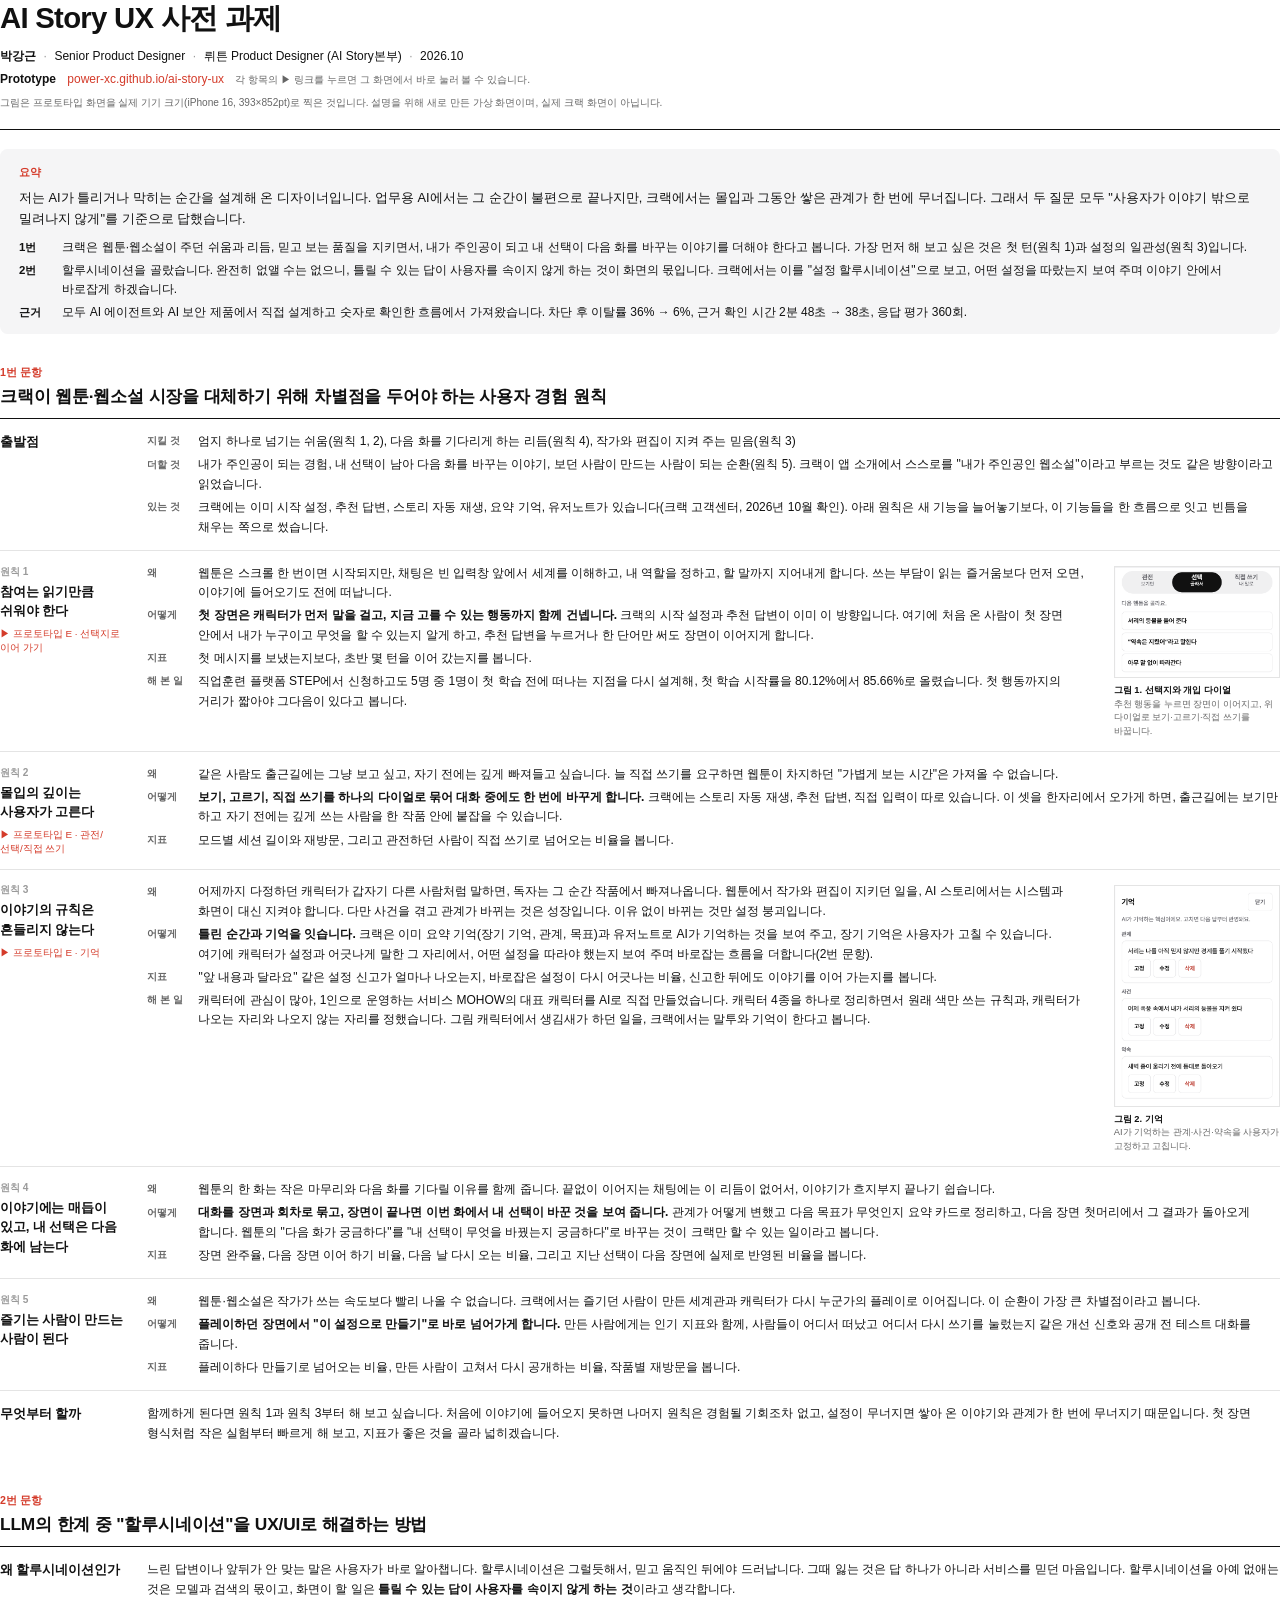
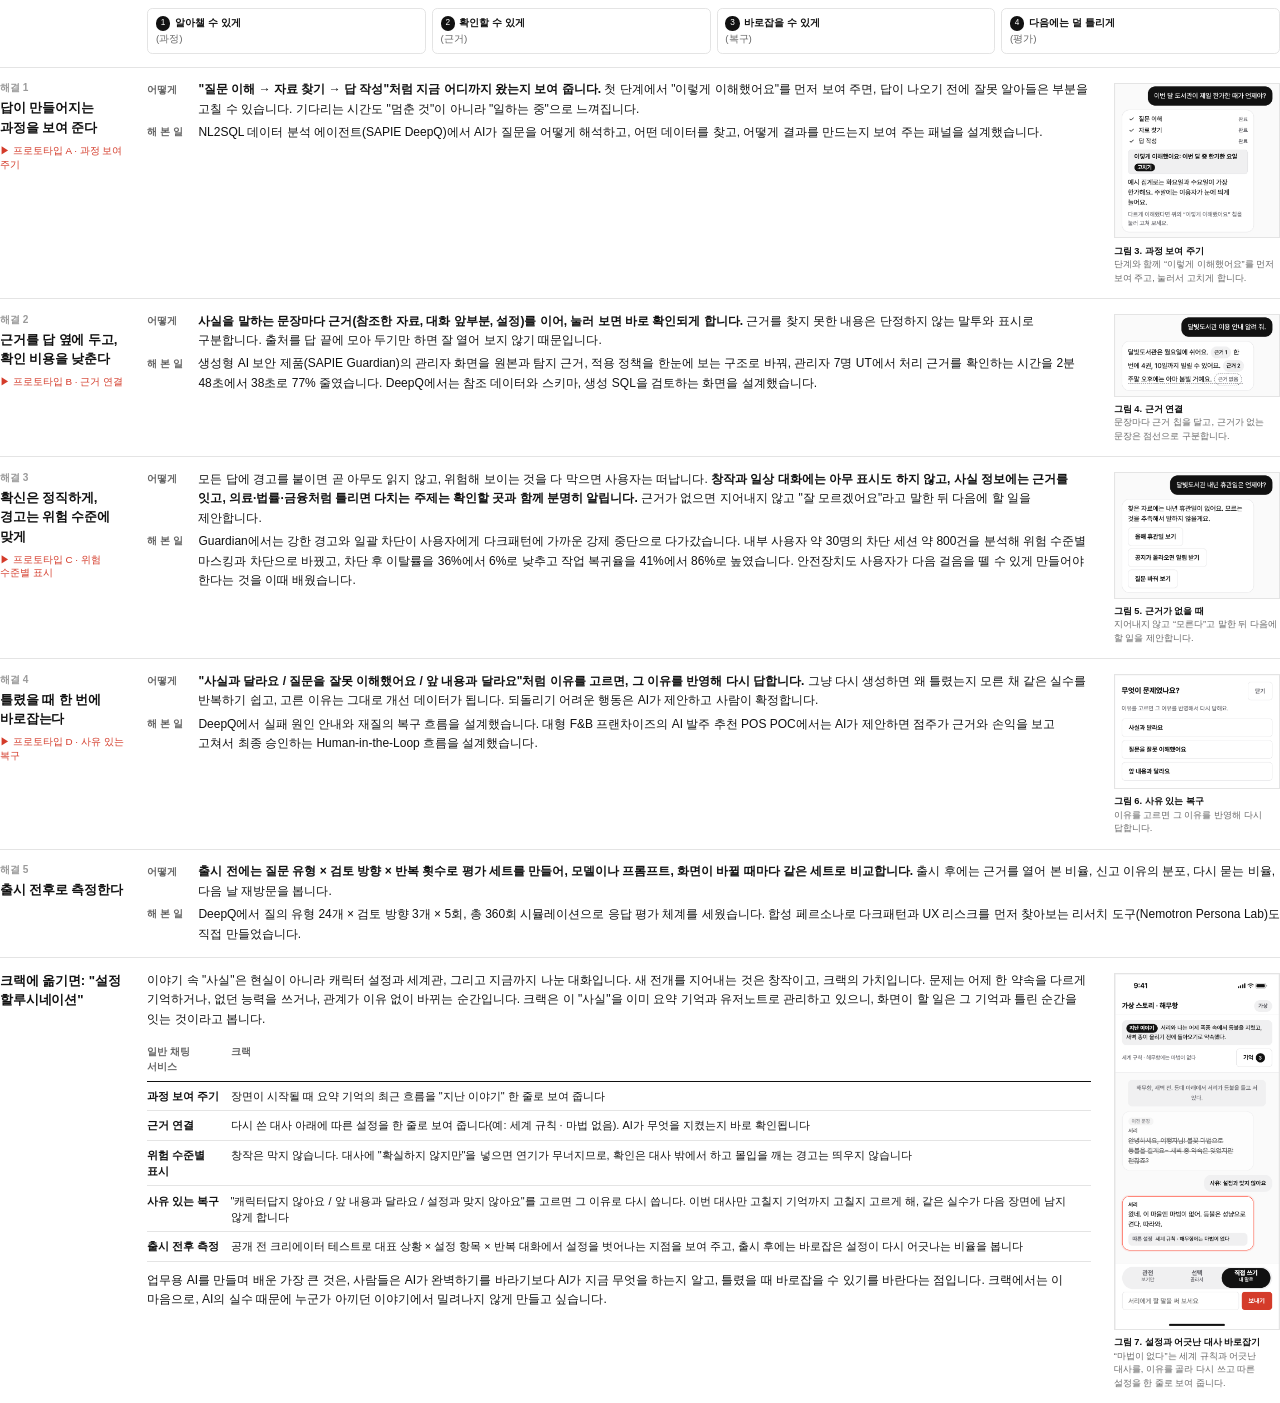
==== commit b89f7150: "feat: real-device prototype and figure-led PDF - Prototype screen now matches an iPhone 16 (393x852p" ====
--- a/print.html
+++ b/print.html
@@ -11,16 +11,17 @@
 <header class="top">
   <h1>AI Story UX 사전 과제</h1>
   <p class="meta"><strong>박강근</strong><span>Senior Product Designer</span><span>뤼튼 Product Designer (AI Story본부)</span><span>2026.10</span></p>
-  <p class="links"><strong>Prototype</strong><a href="https://power-xc.github.io/ai-story-ux/">power-xc.github.io/ai-story-ux</a><span class="hint">직접 눌러 보는 프로토타입입니다. 각 항목의 ▶ 링크는 해당 화면으로 바로 이동합니다.</span></p>
+  <p class="links"><strong>Prototype</strong><a href="https://power-xc.github.io/ai-story-ux/">power-xc.github.io/ai-story-ux</a><span class="hint">각 항목의 ▶ 링크를 누르면 그 화면에서 바로 눌러 볼 수 있습니다.</span></p>
+  <p class="note">그림은 프로토타입 화면을 실제 기기 크기(iPhone 16, 393×852pt)로 찍은 것입니다. 설명을 위해 새로 만든 가상 화면이며, 실제 크랙 화면이 아닙니다.</p>
 </header>
 <main>
-<section class="sec"><div class="sec-l">요약</div><div class="sec-r"><div class="lead"><p>저는 AI가 틀리거나 막히는 순간을 설계해 온 디자이너입니다. 업무용 AI에서는 그 순간이 불편으로 끝나지만, 크랙에서는 몰입과 그동안 쌓은 관계가 한 번에 무너집니다. 그래서 두 질문 모두 "사용자가 이야기 밖으로 밀려나지 않게"를 기준으로 답했습니다.</p>
-<dl class="kv"><div><dt>1번</dt><dd>크랙은 웹툰·웹소설이 주던 쉬움과 리듬, 믿고 보는 품질을 지키면서, 내가 주인공이 되고 나에게만 쌓이는 이야기를 더해야 한다고 봅니다. 가장 먼저 해 보고 싶은 것은 첫 턴(원칙 1)과 설정의 일관성(원칙 3)입니다.</dd></div><div><dt>2번</dt><dd>할루시네이션을 골랐습니다. 완전히 없앨 수는 없으니, 틀릴 수 있는 답이 사용자를 속이지 않게 하는 것이 화면의 몫입니다. 크랙에서는 이를 "설정 할루시네이션"으로 보고, 이야기 안에서 바로잡게 하겠습니다.</dd></div><div><dt>근거</dt><dd>모두 AI 에이전트와 AI 보안 제품에서 직접 설계하고 숫자로 확인한 흐름에서 가져왔습니다. 차단 후 이탈률 36% → 6%, 근거 확인 시간 2분 48초 → 38초, 응답 평가 360회.</dd></div></dl></div></div></section>
-<section class="sec"><div class="sec-l">1번 문항</div><div class="sec-r"><h2>크랙이 웹툰·웹소설 시장을 대체하기 위해 차별점을 두어야 하는 사용자 경험 원칙</h2><article class="row"><div class="row-t"><h3>출발점</h3></div><div class="row-d"><dl class="kv"><div><dt>지킬 것</dt><dd>엄지 하나로 넘기는 쉬움(원칙 1, 2), 다음 화를 기다리게 하는 리듬(원칙 4), 작가와 편집이 지켜 주는 믿음(원칙 3)</dd></div><div><dt>더할 것</dt><dd>내가 주인공이 되는 경험, 나에게만 쌓이는 이야기, 보던 사람이 만드는 사람이 되는 순환(원칙 5). 크랙이 앱 소개에서 스스로를 "내가 주인공인 웹소설"이라고 부르는 것도 같은 방향이라고 읽었습니다.</dd></div></dl></div></article><article class="row"><div class="row-t"><span class="n">원칙 1</span><h3>참여는 읽기만큼 쉬워야 한다</h3><a class="try" href="https://power-xc.github.io/ai-story-ux/#proto-e-choice">▶ 프로토타입 E · 선택지로 이어 가기</a></div><div class="row-d"><dl class="kv"><div><dt>왜</dt><dd>웹툰은 스크롤 한 번이면 시작되지만, 채팅은 빈 입력창 앞에서 "뭐라고 쓰지?"부터 고민하게 합니다. 쓰는 부담이 읽는 즐거움보다 먼저 오면, 이야기에 들어오기도 전에 떠납니다.</dd></div><div><dt>어떻게</dt><dd>첫 장면은 캐릭터가 먼저 말을 겁니다. 상황과 관계, 지금 고를 수 있는 선택지까지 함께 건넵니다. 행동 제안을 누르거나 한 단어만 써도 장면이 이어지게 합니다.</dd></div><div><dt>지표</dt><dd>첫 메시지를 보냈는지보다, 초반 몇 턴을 이어 갔는지를 봅니다.</dd></div><div><dt>해 본 일</dt><dd>직업훈련 플랫폼 STEP에서 신청하고도 5명 중 1명이 첫 학습 전에 떠나는 지점을 다시 설계해, 첫 학습 시작률을 80.12%에서 85.66%로 올렸습니다. 첫 행동까지의 거리가 짧아야 그다음이 있다고 봅니다.</dd></div></dl></div></article><article class="row"><div class="row-t"><span class="n">원칙 2</span><h3>몰입의 깊이는 사용자가 고른다</h3><a class="try" href="https://power-xc.github.io/ai-story-ux/#proto-e-dial">▶ 프로토타입 E · 관전/선택/직접 쓰기</a></div><div class="row-d"><dl class="kv"><div><dt>왜</dt><dd>같은 사람도 출근길에는 그냥 보고 싶고, 자기 전에는 깊게 빠져들고 싶습니다. 늘 직접 쓰기를 요구하면 웹툰이 차지하던 "가볍게 보는 시간"은 가져올 수 없습니다.</dd></div><div><dt>어떻게</dt><dd>관전, 선택, 직접 쓰기 중 얼마나 개입할지 고르는 다이얼을 두고, 대화 중에도 한 번에 바꿀 수 있게 합니다.</dd></div><div><dt>지표</dt><dd>모드별 세션 길이와 재방문, 그리고 관전하던 사람이 직접 쓰기로 넘어오는 비율을 봅니다.</dd></div></dl></div></article><article class="row"><div class="row-t"><span class="n">원칙 3</span><h3>이야기의 규칙은 흔들리지 않는다</h3><a class="try" href="https://power-xc.github.io/ai-story-ux/#proto-e-memory">▶ 프로토타입 E · 기억 노트</a></div><div class="row-d"><dl class="kv"><div><dt>왜</dt><dd>어제까지 다정하던 캐릭터가 갑자기 다른 사람처럼 말하면, 독자는 그 순간 작품에서 빠져나옵니다. 웹툰에서 작가와 편집이 지키던 일을, AI 스토리에서는 시스템과 화면이 대신 지켜야 합니다.</dd></div><div><dt>어떻게</dt><dd>AI가 무엇을 기억하고 이야기를 잇는지 "기억 노트"로 보여 주고, 사용자가 직접 고칠 수 있게 합니다. 틀렸을 때는 이야기 밖으로 나가지 않고 그 자리에서 바로잡습니다(2번 문항).</dd></div><div><dt>지표</dt><dd>"앞 내용과 달라요" 같은 설정 신고가 얼마나 나오는지, 신고한 뒤에도 이야기를 이어 가는지를 봅니다.</dd></div><div><dt>해 본 일</dt><dd>캐릭터에 관심이 많아, 1인으로 운영하는 서비스 MOHOW의 대표 캐릭터를 AI로 직접 만들었습니다. 캐릭터 4종을 하나로 정리하면서 원래 색만 쓰는 규칙과, 캐릭터가 나오는 자리와 나오지 않는 자리를 정했습니다. 그림 캐릭터에서 생김새가 하던 일을, 크랙에서는 말투와 기억이 한다고 봅니다.</dd></div></dl></div></article><article class="row"><div class="row-t"><span class="n">원칙 4</span><h3>이야기에는 매듭이 있고, 내 이야기는 쌓인다</h3></div><div class="row-d"><dl class="kv"><div><dt>왜</dt><dd>웹툰의 한 화는 작은 마무리와 다음 화를 기다릴 이유를 함께 줍니다. 끝없이 이어지는 채팅에는 이 리듬이 없어서, 이야기가 흐지부지 끝나기 쉽습니다.</dd></div><div><dt>어떻게</dt><dd>대화를 장면과 회차로 묶어, 장면이 끝나면 요약 카드와 다음 장면으로 이어지는 갈고리를 보여 줍니다. 내가 만든 이야기는 회차처럼 다시 읽고, 이어 하고, 친구에게 보여 줄 수 있게 합니다.</dd></div><div><dt>지표</dt><dd>장면 완주율, 다음 장면 이어 하기 비율, 다음 날 다시 오는 비율을 봅니다.</dd></div></dl></div></article><article class="row"><div class="row-t"><span class="n">원칙 5</span><h3>즐기는 사람이 만드는 사람이 된다</h3></div><div class="row-d"><dl class="kv"><div><dt>왜</dt><dd>웹툰·웹소설은 작가가 쓰는 속도보다 빨리 나올 수 없습니다. 크랙에서는 즐기던 사람이 만든 세계관과 캐릭터가 다시 누군가의 플레이로 이어집니다. 이 순환이 가장 큰 차별점이라고 봅니다.</dd></div><div><dt>어떻게</dt><dd>플레이하던 장면에서 "이 설정으로 만들기"로 바로 넘어가게 합니다. 만든 사람에게는 인기 지표와 함께, 사람들이 어디서 떠났고 어디서 다시 쓰기를 눌렀는지 같은 개선 신호와 공개 전 테스트 대화를 줍니다.</dd></div><div><dt>지표</dt><dd>플레이하다 만들기로 넘어오는 비율, 만든 사람이 고쳐서 다시 공개하는 비율, 작품별 재방문을 봅니다.</dd></div></dl></div></article><article class="row"><div class="row-t"><h3>무엇부터 할까</h3></div><div class="row-d"><p>함께하게 된다면 원칙 1과 원칙 3부터 해 보고 싶습니다. 처음에 이야기에 들어오지 못하면 나머지 원칙은 경험될 기회조차 없고, 설정이 무너지면 쌓아 온 이야기와 관계가 한 번에 무너지기 때문입니다. 첫 장면 형식처럼 작은 실험부터 빠르게 해 보고, 지표가 좋은 것을 골라 넓히겠습니다.</p></div></article></div></section>
-<section class="sec"><div class="sec-l">2번 문항</div><div class="sec-r"><h2>LLM의 한계 중 "할루시네이션"을 UX/UI로 해결하는 방법</h2><article class="row"><div class="row-t"><h3>왜 할루시네이션인가</h3></div><div class="row-d"><p>느린 답변이나 앞뒤가 안 맞는 말은 사용자가 바로 알아챕니다. 할루시네이션은 그럴듯해서, 믿고 움직인 뒤에야 드러납니다. 그때 잃는 것은 답 하나가 아니라 서비스를 믿던 마음입니다. 할루시네이션을 아예 없애는 것은 모델과 검색의 몫이고, 화면이 할 일은 <strong>틀릴 수 있는 답이 사용자를 속이지 않게 하는 것</strong>이라고 생각합니다.</p>
-<ol class="flow" aria-label="네 단계"><li><span class="flow-n" aria-hidden="true">1</span><strong>알아챌 수 있게</strong> <small>(과정)</small></li><li><span class="flow-n" aria-hidden="true">2</span><strong>확인할 수 있게</strong> <small>(근거)</small></li><li><span class="flow-n" aria-hidden="true">3</span><strong>바로잡을 수 있게</strong> <small>(복구)</small></li><li><span class="flow-n" aria-hidden="true">4</span><strong>다음에는 덜 틀리게</strong> <small>(평가)</small></li></ol></div></article><article class="row"><div class="row-t"><span class="n">해결 1</span><h3>답이 만들어지는 과정을 보여 준다</h3><a class="try" href="https://power-xc.github.io/ai-story-ux/#proto-a">▶ 프로토타입 A · 과정 보여 주기</a></div><div class="row-d"><dl class="kv"><div><dt>어떻게</dt><dd>"질문 이해 → 자료 찾기 → 답 작성"처럼 지금 어디까지 왔는지 보여 줍니다. 첫 단계에서 "이렇게 이해했어요"를 먼저 보여 주면, 답이 나오기 전에 잘못 알아들은 부분을 고칠 수 있습니다. 기다리는 시간도 "멈춘 것"이 아니라 "일하는 중"으로 느껴집니다.</dd></div><div><dt>해 본 일</dt><dd>NL2SQL 데이터 분석 에이전트(SAPIE DeepQ)에서 AI가 질문을 어떻게 해석하고, 어떤 데이터를 찾고, 어떻게 결과를 만드는지 보여 주는 패널을 설계했습니다.</dd></div></dl></div></article><article class="row"><div class="row-t"><span class="n">해결 2</span><h3>근거를 답 옆에 두고, 확인 비용을 낮춘다</h3><a class="try" href="https://power-xc.github.io/ai-story-ux/#proto-b">▶ 프로토타입 B · 근거 연결</a></div><div class="row-d"><dl class="kv"><div><dt>어떻게</dt><dd>사실을 말하는 문장마다 근거(참조한 자료, 대화 앞부분, 설정)를 이어, 눌러 보면 바로 확인되게 합니다. 근거를 찾지 못한 내용은 단정하지 않는 말투와 표시로 구분합니다. 출처를 답 끝에 모아 두기만 하면 잘 열어 보지 않기 때문입니다.</dd></div><div><dt>해 본 일</dt><dd>생성형 AI 보안 제품(SAPIE Guardian)의 관리자 화면을 원본과 탐지 근거, 적용 정책을 한눈에 보는 구조로 바꿔, 관리자 7명 UT에서 처리 근거를 확인하는 시간을 2분 48초에서 38초로 77% 줄였습니다. DeepQ에서는 참조 데이터와 스키마, 생성 SQL을 검토하는 화면을 설계했습니다.</dd></div></dl></div></article><article class="row"><div class="row-t"><span class="n">해결 3</span><h3>확신은 정직하게, 경고는 위험 수준에 맞게</h3><a class="try" href="https://power-xc.github.io/ai-story-ux/#proto-c">▶ 프로토타입 C · 위험 수준별 표시</a></div><div class="row-d"><dl class="kv"><div><dt>어떻게</dt><dd>모든 답에 경고를 붙이면 곧 아무도 읽지 않고, 위험해 보이는 것을 다 막으면 사용자는 떠납니다. 창작과 일상 대화에는 아무 표시도 하지 않고, 사실 정보에는 근거를 잇고, 의료·법률·금융처럼 틀리면 다치는 주제는 확인할 곳과 함께 분명히 알립니다. 근거가 없으면 지어내지 않고 "잘 모르겠어요"라고 말한 뒤 다음에 할 일을 제안합니다.</dd></div><div><dt>해 본 일</dt><dd>Guardian에서는 강한 경고와 일괄 차단이 사용자에게 다크패턴에 가까운 강제 중단으로 다가갔습니다. 내부 사용자 약 30명의 차단 세션 약 800건을 분석해 위험 수준별 마스킹과 차단으로 바꿨고, 차단 후 이탈률을 36%에서 6%로 낮추고 작업 복귀율을 41%에서 86%로 높였습니다. 안전장치도 사용자가 다음 걸음을 뗄 수 있게 만들어야 한다는 것을 이때 배웠습니다.</dd></div></dl></div></article><article class="row"><div class="row-t"><span class="n">해결 4</span><h3>틀렸을 때 한 번에 바로잡는다</h3><a class="try" href="https://power-xc.github.io/ai-story-ux/#proto-d">▶ 프로토타입 D · 사유 있는 복구</a></div><div class="row-d"><dl class="kv"><div><dt>어떻게</dt><dd>"사실과 달라요 / 질문을 잘못 이해했어요 / 앞 내용과 달라요"처럼 이유를 고르면, 그 이유를 반영해 다시 답합니다. 그냥 다시 생성하면 왜 틀렸는지 모른 채 같은 실수를 반복하기 쉽고, 고른 이유는 그대로 개선 데이터가 됩니다. 되돌리기 어려운 행동은 AI가 제안하고 사람이 확정합니다.</dd></div><div><dt>해 본 일</dt><dd>DeepQ에서 실패 원인 안내와 재질의 복구 흐름을 설계했습니다. 대형 F&amp;B 프랜차이즈의 AI 발주 추천 POS POC에서는 AI가 제안하면 점주가 근거와 손익을 보고 고쳐서 최종 승인하는 Human-in-the-Loop 흐름을 설계했습니다.</dd></div></dl></div></article><article class="row"><div class="row-t"><span class="n">해결 5</span><h3>출시 전후로 측정한다</h3></div><div class="row-d"><dl class="kv"><div><dt>어떻게</dt><dd>출시 전에는 질문 유형 × 검토 방향 × 반복 횟수로 평가 세트를 만들어, 모델이나 프롬프트, 화면이 바뀔 때마다 같은 세트로 비교합니다. 출시 후에는 근거를 열어 본 비율, 신고 이유의 분포, 다시 묻는 비율, 다음 날 재방문을 봅니다.</dd></div><div><dt>해 본 일</dt><dd>DeepQ에서 질의 유형 24개 × 검토 방향 3개 × 5회, 총 360회 시뮬레이션으로 응답 평가 체계를 세웠습니다. 합성 페르소나로 다크패턴과 UX 리스크를 먼저 찾아보는 리서치 도구(Nemotron Persona Lab)도 직접 만들었습니다.</dd></div></dl></div></article><article class="row"><div class="row-t"><h3>크랙에 옮기면: "설정 할루시네이션"</h3><figure class="fig"><div class="fig-ph"><div class="ph tall" aria-hidden="true"><div class="ph-top"><span>가상 스토리 · 해무항</span><i>가상</i></div><div class="ph-body"><div class="recap"><b>지난 이야기</b> 서리와 나는 어제 폭풍 속에서 등불을 지켰고, 새벽 종이 울리기 전에 돌아오기로 약속했다.</div><div class="notes"><b>기억 노트</b><div class="nt"><small>관계</small>서리는 나를 아직 믿지 않지만 경계를 풀기 시작했다</div><div class="nt pin"><small>약속 · 고정됨</small>새벽 종이 울리기 전에 등대로 돌아오기 <em>다음 답부터 반영</em></div></div><div class="dial"><span>관전</span><span class="on">선택</span><span>직접 쓰기</span></div></div></div></div><figcaption><strong>그림 E. 스토리 모드: 지난 이야기 · 기억 노트 · 다이얼</strong><ul><li>장면 첫머리의 “지난 이야기” 한 줄과, 고정·수정·삭제할 수 있는 기억 노트입니다.</li><li>아래 다이얼로 관전·선택·직접 쓰기 중 개입 수준을 고릅니다.</li><li>캐릭터 메시지 메뉴(캐릭터답지 않아요 / 앞 내용과 달라요 / 설정과 맞지 않아요)는 프로토타입 E에서 볼 수 있습니다.</li></ul><span class="fake">설명용 가상 화면 · 실제 크랙 화면이 아닙니다</span></figcaption></figure></div><div class="row-d"><p>이야기 속 "사실"은 현실이 아니라 캐릭터 설정과 세계관, 그리고 지금까지 나눈 대화입니다. 새 전개를 지어내는 것은 창작이고, 크랙의 가치입니다. 문제는 어제 한 약속을 다르게 기억하거나, 없던 능력을 쓰거나, 관계가 이유 없이 바뀌는 순간입니다.</p>
-<div class="tablewrap"><table><thead><tr><th scope="col">일반 채팅 서비스</th><th scope="col">크랙</th></tr></thead><tbody><tr><th scope="row">과정 보여 주기</th><td data-label="크랙">장면이 시작될 때 "지난 이야기" 한 줄로 무엇을 이어 가는지 보여 줍니다</td></tr><tr><th scope="row">근거 연결</th><td data-label="크랙">기억 노트: 캐릭터가 기억하는 관계와 사건, 약속을 보여 주고, 사용자가 고정하거나 고치거나 지웁니다</td></tr><tr><th scope="row">위험 수준별 표시</th><td data-label="크랙">창작은 막지 않습니다. 설정이나 기억과 부딪칠 때만, 몰입을 깨는 경고 대신 이야기 안에서 바로잡습니다</td></tr><tr><th scope="row">사유 있는 복구</th><td data-label="크랙">"캐릭터답지 않아요 / 앞 내용과 달라요 / 설정과 맞지 않아요"를 고르면 그 이유로 다시 씁니다</td></tr><tr><th scope="row">출시 전후 측정</th><td data-label="크랙">크리에이터 테스트: 공개 전에 대표 상황 × 설정 항목 × 반복 대화로 캐릭터가 설정에서 벗어나는 지점을 미리 보여 줍니다</td></tr></tbody></table></div>
-<p>업무용 AI를 만들며 배운 가장 큰 것은, 사람들은 AI가 완벽하기를 바라기보다 AI가 지금 무엇을 하는지 알고, 틀렸을 때 바로잡을 수 있기를 바란다는 점입니다. 크랙에서는 이 마음으로, AI의 실수 때문에 누군가 아끼던 이야기에서 밀려나지 않게 만들고 싶습니다.</p></div></article></div></section>
+<section class="summary"><h2>요약</h2><div class="lead"><p>저는 AI가 틀리거나 막히는 순간을 설계해 온 디자이너입니다. 업무용 AI에서는 그 순간이 불편으로 끝나지만, 크랙에서는 몰입과 그동안 쌓은 관계가 한 번에 무너집니다. 그래서 두 질문 모두 "사용자가 이야기 밖으로 밀려나지 않게"를 기준으로 답했습니다.</p>
+<dl class="kv"><div><dt>1번</dt><dd>크랙은 웹툰·웹소설이 주던 쉬움과 리듬, 믿고 보는 품질을 지키면서, 내가 주인공이 되고 내 선택이 다음 화를 바꾸는 이야기를 더해야 한다고 봅니다. 가장 먼저 해 보고 싶은 것은 첫 턴(원칙 1)과 설정의 일관성(원칙 3)입니다.</dd></div><div><dt>2번</dt><dd>할루시네이션을 골랐습니다. 완전히 없앨 수는 없으니, 틀릴 수 있는 답이 사용자를 속이지 않게 하는 것이 화면의 몫입니다. 크랙에서는 이를 "설정 할루시네이션"으로 보고, 어떤 설정을 따랐는지 보여 주며 이야기 안에서 바로잡게 하겠습니다.</dd></div><div><dt>근거</dt><dd>모두 AI 에이전트와 AI 보안 제품에서 직접 설계하고 숫자로 확인한 흐름에서 가져왔습니다. 차단 후 이탈률 36% → 6%, 근거 확인 시간 2분 48초 → 38초, 응답 평가 360회.</dd></div></dl></div></section>
+<section class="q"><div class="q-head"><span class="q-n">1번 문항</span><h2>크랙이 웹툰·웹소설 시장을 대체하기 위해 차별점을 두어야 하는 사용자 경험 원칙</h2></div><article class="row"><div class="row-t"><h3>출발점</h3></div><div class="row-d"><dl class="kv"><div><dt>지킬 것</dt><dd>엄지 하나로 넘기는 쉬움(원칙 1, 2), 다음 화를 기다리게 하는 리듬(원칙 4), 작가와 편집이 지켜 주는 믿음(원칙 3)</dd></div><div><dt>더할 것</dt><dd>내가 주인공이 되는 경험, 내 선택이 남아 다음 화를 바꾸는 이야기, 보던 사람이 만드는 사람이 되는 순환(원칙 5). 크랙이 앱 소개에서 스스로를 "내가 주인공인 웹소설"이라고 부르는 것도 같은 방향이라고 읽었습니다.</dd></div><div><dt>있는 것</dt><dd>크랙에는 이미 시작 설정, 추천 답변, 스토리 자동 재생, 요약 기억, 유저노트가 있습니다(크랙 고객센터, 2026년 10월 확인). 아래 원칙은 새 기능을 늘어놓기보다, 이 기능들을 한 흐름으로 잇고 빈틈을 채우는 쪽으로 썼습니다.</dd></div></dl></div></article><article class="row has-fig"><div class="row-t"><span class="n">원칙 1</span><h3>참여는 읽기만큼 쉬워야 한다</h3><a class="try" href="https://power-xc.github.io/ai-story-ux/#proto-e-choice">▶ 프로토타입 E · 선택지로 이어 가기</a></div><div class="row-d"><div class="row-x"><dl class="kv"><div><dt>왜</dt><dd>웹툰은 스크롤 한 번이면 시작되지만, 채팅은 빈 입력창 앞에서 세계를 이해하고, 내 역할을 정하고, 할 말까지 지어내게 합니다. 쓰는 부담이 읽는 즐거움보다 먼저 오면, 이야기에 들어오기도 전에 떠납니다.</dd></div><div><dt>어떻게</dt><dd><strong>첫 장면은 캐릭터가 먼저 말을 걸고, 지금 고를 수 있는 행동까지 함께 건넵니다.</strong> 크랙의 시작 설정과 추천 답변이 이미 이 방향입니다. 여기에 처음 온 사람이 첫 장면 안에서 내가 누구이고 무엇을 할 수 있는지 알게 하고, 추천 답변을 누르거나 한 단어만 써도 장면이 이어지게 합니다.</dd></div><div><dt>지표</dt><dd>첫 메시지를 보냈는지보다, 초반 몇 턴을 이어 갔는지를 봅니다.</dd></div><div><dt>해 본 일</dt><dd>직업훈련 플랫폼 STEP에서 신청하고도 5명 중 1명이 첫 학습 전에 떠나는 지점을 다시 설계해, 첫 학습 시작률을 80.12%에서 85.66%로 올렸습니다. 첫 행동까지의 거리가 짧아야 그다음이 있다고 봅니다.</dd></div></dl></div><figure class="shot shot-e-dock"><img src="assets/fig/e-dock.png" alt="선택지와 개입 다이얼"><figcaption><b>그림 1. 선택지와 개입 다이얼</b> 추천 행동을 누르면 장면이 이어지고, 위 다이얼로 보기·고르기·직접 쓰기를 바꿉니다.</figcaption></figure></div></article><article class="row"><div class="row-t"><span class="n">원칙 2</span><h3>몰입의 깊이는 사용자가 고른다</h3><a class="try" href="https://power-xc.github.io/ai-story-ux/#proto-e-dial">▶ 프로토타입 E · 관전/선택/직접 쓰기</a></div><div class="row-d"><dl class="kv"><div><dt>왜</dt><dd>같은 사람도 출근길에는 그냥 보고 싶고, 자기 전에는 깊게 빠져들고 싶습니다. 늘 직접 쓰기를 요구하면 웹툰이 차지하던 "가볍게 보는 시간"은 가져올 수 없습니다.</dd></div><div><dt>어떻게</dt><dd><strong>보기, 고르기, 직접 쓰기를 하나의 다이얼로 묶어 대화 중에도 한 번에 바꾸게 합니다.</strong> 크랙에는 스토리 자동 재생, 추천 답변, 직접 입력이 따로 있습니다. 이 셋을 한자리에서 오가게 하면, 출근길에는 보기만 하고 자기 전에는 깊게 쓰는 사람을 한 작품 안에 붙잡을 수 있습니다.</dd></div><div><dt>지표</dt><dd>모드별 세션 길이와 재방문, 그리고 관전하던 사람이 직접 쓰기로 넘어오는 비율을 봅니다.</dd></div></dl></div></article><article class="row has-fig"><div class="row-t"><span class="n">원칙 3</span><h3>이야기의 규칙은 흔들리지 않는다</h3><a class="try" href="https://power-xc.github.io/ai-story-ux/#proto-e-memory">▶ 프로토타입 E · 기억</a></div><div class="row-d"><div class="row-x"><dl class="kv"><div><dt>왜</dt><dd>어제까지 다정하던 캐릭터가 갑자기 다른 사람처럼 말하면, 독자는 그 순간 작품에서 빠져나옵니다. 웹툰에서 작가와 편집이 지키던 일을, AI 스토리에서는 시스템과 화면이 대신 지켜야 합니다. 다만 사건을 겪고 관계가 바뀌는 것은 성장입니다. 이유 없이 바뀌는 것만 설정 붕괴입니다.</dd></div><div><dt>어떻게</dt><dd><strong>틀린 순간과 기억을 잇습니다.</strong> 크랙은 이미 요약 기억(장기 기억, 관계, 목표)과 유저노트로 AI가 기억하는 것을 보여 주고, 장기 기억은 사용자가 고칠 수 있습니다. 여기에 캐릭터가 설정과 어긋나게 말한 그 자리에서, 어떤 설정을 따라야 했는지 보여 주며 바로잡는 흐름을 더합니다(2번 문항).</dd></div><div><dt>지표</dt><dd>"앞 내용과 달라요" 같은 설정 신고가 얼마나 나오는지, 바로잡은 설정이 다시 어긋나는 비율, 신고한 뒤에도 이야기를 이어 가는지를 봅니다.</dd></div><div><dt>해 본 일</dt><dd>캐릭터에 관심이 많아, 1인으로 운영하는 서비스 MOHOW의 대표 캐릭터를 AI로 직접 만들었습니다. 캐릭터 4종을 하나로 정리하면서 원래 색만 쓰는 규칙과, 캐릭터가 나오는 자리와 나오지 않는 자리를 정했습니다. 그림 캐릭터에서 생김새가 하던 일을, 크랙에서는 말투와 기억이 한다고 봅니다.</dd></div></dl></div><figure class="shot shot-e-memory"><img src="assets/fig/e-memory.png" alt="기억"><figcaption><b>그림 2. 기억</b> AI가 기억하는 관계·사건·약속을 사용자가 고정하고 고칩니다.</figcaption></figure></div></article><article class="row"><div class="row-t"><span class="n">원칙 4</span><h3>이야기에는 매듭이 있고, 내 선택은 다음 화에 남는다</h3></div><div class="row-d"><dl class="kv"><div><dt>왜</dt><dd>웹툰의 한 화는 작은 마무리와 다음 화를 기다릴 이유를 함께 줍니다. 끝없이 이어지는 채팅에는 이 리듬이 없어서, 이야기가 흐지부지 끝나기 쉽습니다.</dd></div><div><dt>어떻게</dt><dd><strong>대화를 장면과 회차로 묶고, 장면이 끝나면 이번 화에서 내 선택이 바꾼 것을 보여 줍니다.</strong> 관계가 어떻게 변했고 다음 목표가 무엇인지 요약 카드로 정리하고, 다음 장면 첫머리에서 그 결과가 돌아오게 합니다. 웹툰의 "다음 화가 궁금하다"를 "내 선택이 무엇을 바꿨는지 궁금하다"로 바꾸는 것이 크랙만 할 수 있는 일이라고 봅니다.</dd></div><div><dt>지표</dt><dd>장면 완주율, 다음 장면 이어 하기 비율, 다음 날 다시 오는 비율, 그리고 지난 선택이 다음 장면에 실제로 반영된 비율을 봅니다.</dd></div></dl></div></article><article class="row"><div class="row-t"><span class="n">원칙 5</span><h3>즐기는 사람이 만드는 사람이 된다</h3></div><div class="row-d"><dl class="kv"><div><dt>왜</dt><dd>웹툰·웹소설은 작가가 쓰는 속도보다 빨리 나올 수 없습니다. 크랙에서는 즐기던 사람이 만든 세계관과 캐릭터가 다시 누군가의 플레이로 이어집니다. 이 순환이 가장 큰 차별점이라고 봅니다.</dd></div><div><dt>어떻게</dt><dd><strong>플레이하던 장면에서 "이 설정으로 만들기"로 바로 넘어가게 합니다.</strong> 만든 사람에게는 인기 지표와 함께, 사람들이 어디서 떠났고 어디서 다시 쓰기를 눌렀는지 같은 개선 신호와 공개 전 테스트 대화를 줍니다.</dd></div><div><dt>지표</dt><dd>플레이하다 만들기로 넘어오는 비율, 만든 사람이 고쳐서 다시 공개하는 비율, 작품별 재방문을 봅니다.</dd></div></dl></div></article><article class="row"><div class="row-t"><h3>무엇부터 할까</h3></div><div class="row-d"><p>함께하게 된다면 원칙 1과 원칙 3부터 해 보고 싶습니다. 처음에 이야기에 들어오지 못하면 나머지 원칙은 경험될 기회조차 없고, 설정이 무너지면 쌓아 온 이야기와 관계가 한 번에 무너지기 때문입니다. 첫 장면 형식처럼 작은 실험부터 빠르게 해 보고, 지표가 좋은 것을 골라 넓히겠습니다.</p></div></article></section>
+<section class="q"><div class="q-head"><span class="q-n">2번 문항</span><h2>LLM의 한계 중 "할루시네이션"을 UX/UI로 해결하는 방법</h2></div><article class="row"><div class="row-t"><h3>왜 할루시네이션인가</h3></div><div class="row-d"><p>느린 답변이나 앞뒤가 안 맞는 말은 사용자가 바로 알아챕니다. 할루시네이션은 그럴듯해서, 믿고 움직인 뒤에야 드러납니다. 그때 잃는 것은 답 하나가 아니라 서비스를 믿던 마음입니다. 할루시네이션을 아예 없애는 것은 모델과 검색의 몫이고, 화면이 할 일은 <strong>틀릴 수 있는 답이 사용자를 속이지 않게 하는 것</strong>이라고 생각합니다.</p>
+<ol class="flow" aria-label="네 단계"><li><span class="flow-n" aria-hidden="true">1</span><strong>알아챌 수 있게</strong> <small>(과정)</small></li><li><span class="flow-n" aria-hidden="true">2</span><strong>확인할 수 있게</strong> <small>(근거)</small></li><li><span class="flow-n" aria-hidden="true">3</span><strong>바로잡을 수 있게</strong> <small>(복구)</small></li><li><span class="flow-n" aria-hidden="true">4</span><strong>다음에는 덜 틀리게</strong> <small>(평가)</small></li></ol></div></article><article class="row has-fig"><div class="row-t"><span class="n">해결 1</span><h3>답이 만들어지는 과정을 보여 준다</h3><a class="try" href="https://power-xc.github.io/ai-story-ux/#proto-a">▶ 프로토타입 A · 과정 보여 주기</a></div><div class="row-d"><div class="row-x"><dl class="kv"><div><dt>어떻게</dt><dd><strong>"질문 이해 → 자료 찾기 → 답 작성"처럼 지금 어디까지 왔는지 보여 줍니다.</strong> 첫 단계에서 "이렇게 이해했어요"를 먼저 보여 주면, 답이 나오기 전에 잘못 알아들은 부분을 고칠 수 있습니다. 기다리는 시간도 "멈춘 것"이 아니라 "일하는 중"으로 느껴집니다.</dd></div><div><dt>해 본 일</dt><dd>NL2SQL 데이터 분석 에이전트(SAPIE DeepQ)에서 AI가 질문을 어떻게 해석하고, 어떤 데이터를 찾고, 어떻게 결과를 만드는지 보여 주는 패널을 설계했습니다.</dd></div></dl></div><figure class="shot shot-a"><img src="assets/fig/a.png" alt="과정 보여 주기"><figcaption><b>그림 3. 과정 보여 주기</b> 단계와 함께 “이렇게 이해했어요”를 먼저 보여 주고, 눌러서 고치게 합니다.</figcaption></figure></div></article><article class="row has-fig"><div class="row-t"><span class="n">해결 2</span><h3>근거를 답 옆에 두고, 확인 비용을 낮춘다</h3><a class="try" href="https://power-xc.github.io/ai-story-ux/#proto-b">▶ 프로토타입 B · 근거 연결</a></div><div class="row-d"><div class="row-x"><dl class="kv"><div><dt>어떻게</dt><dd><strong>사실을 말하는 문장마다 근거(참조한 자료, 대화 앞부분, 설정)를 이어, 눌러 보면 바로 확인되게 합니다.</strong> 근거를 찾지 못한 내용은 단정하지 않는 말투와 표시로 구분합니다. 출처를 답 끝에 모아 두기만 하면 잘 열어 보지 않기 때문입니다.</dd></div><div><dt>해 본 일</dt><dd>생성형 AI 보안 제품(SAPIE Guardian)의 관리자 화면을 원본과 탐지 근거, 적용 정책을 한눈에 보는 구조로 바꿔, 관리자 7명 UT에서 처리 근거를 확인하는 시간을 2분 48초에서 38초로 77% 줄였습니다. DeepQ에서는 참조 데이터와 스키마, 생성 SQL을 검토하는 화면을 설계했습니다.</dd></div></dl></div><figure class="shot shot-b"><img src="assets/fig/b.png" alt="근거 연결"><figcaption><b>그림 4. 근거 연결</b> 문장마다 근거 칩을 달고, 근거가 없는 문장은 점선으로 구분합니다.</figcaption></figure></div></article><article class="row has-fig"><div class="row-t"><span class="n">해결 3</span><h3>확신은 정직하게, 경고는 위험 수준에 맞게</h3><a class="try" href="https://power-xc.github.io/ai-story-ux/#proto-c">▶ 프로토타입 C · 위험 수준별 표시</a></div><div class="row-d"><div class="row-x"><dl class="kv"><div><dt>어떻게</dt><dd>모든 답에 경고를 붙이면 곧 아무도 읽지 않고, 위험해 보이는 것을 다 막으면 사용자는 떠납니다. <strong>창작과 일상 대화에는 아무 표시도 하지 않고, 사실 정보에는 근거를 잇고, 의료·법률·금융처럼 틀리면 다치는 주제는 확인할 곳과 함께 분명히 알립니다.</strong> 근거가 없으면 지어내지 않고 "잘 모르겠어요"라고 말한 뒤 다음에 할 일을 제안합니다.</dd></div><div><dt>해 본 일</dt><dd>Guardian에서는 강한 경고와 일괄 차단이 사용자에게 다크패턴에 가까운 강제 중단으로 다가갔습니다. 내부 사용자 약 30명의 차단 세션 약 800건을 분석해 위험 수준별 마스킹과 차단으로 바꿨고, 차단 후 이탈률을 36%에서 6%로 낮추고 작업 복귀율을 41%에서 86%로 높였습니다. 안전장치도 사용자가 다음 걸음을 뗄 수 있게 만들어야 한다는 것을 이때 배웠습니다.</dd></div></dl></div><figure class="shot shot-c"><img src="assets/fig/c.png" alt="근거가 없을 때"><figcaption><b>그림 5. 근거가 없을 때</b> 지어내지 않고 “모른다”고 말한 뒤 다음에 할 일을 제안합니다.</figcaption></figure></div></article><article class="row has-fig"><div class="row-t"><span class="n">해결 4</span><h3>틀렸을 때 한 번에 바로잡는다</h3><a class="try" href="https://power-xc.github.io/ai-story-ux/#proto-d">▶ 프로토타입 D · 사유 있는 복구</a></div><div class="row-d"><div class="row-x"><dl class="kv"><div><dt>어떻게</dt><dd><strong>"사실과 달라요 / 질문을 잘못 이해했어요 / 앞 내용과 달라요"처럼 이유를 고르면, 그 이유를 반영해 다시 답합니다.</strong> 그냥 다시 생성하면 왜 틀렸는지 모른 채 같은 실수를 반복하기 쉽고, 고른 이유는 그대로 개선 데이터가 됩니다. 되돌리기 어려운 행동은 AI가 제안하고 사람이 확정합니다.</dd></div><div><dt>해 본 일</dt><dd>DeepQ에서 실패 원인 안내와 재질의 복구 흐름을 설계했습니다. 대형 F&amp;B 프랜차이즈의 AI 발주 추천 POS POC에서는 AI가 제안하면 점주가 근거와 손익을 보고 고쳐서 최종 승인하는 Human-in-the-Loop 흐름을 설계했습니다.</dd></div></dl></div><figure class="shot shot-d"><img src="assets/fig/d.png" alt="사유 있는 복구"><figcaption><b>그림 6. 사유 있는 복구</b> 이유를 고르면 그 이유를 반영해 다시 답합니다.</figcaption></figure></div></article><article class="row"><div class="row-t"><span class="n">해결 5</span><h3>출시 전후로 측정한다</h3></div><div class="row-d"><dl class="kv"><div><dt>어떻게</dt><dd><strong>출시 전에는 질문 유형 × 검토 방향 × 반복 횟수로 평가 세트를 만들어, 모델이나 프롬프트, 화면이 바뀔 때마다 같은 세트로 비교합니다.</strong> 출시 후에는 근거를 열어 본 비율, 신고 이유의 분포, 다시 묻는 비율, 다음 날 재방문을 봅니다.</dd></div><div><dt>해 본 일</dt><dd>DeepQ에서 질의 유형 24개 × 검토 방향 3개 × 5회, 총 360회 시뮬레이션으로 응답 평가 체계를 세웠습니다. 합성 페르소나로 다크패턴과 UX 리스크를 먼저 찾아보는 리서치 도구(Nemotron Persona Lab)도 직접 만들었습니다.</dd></div></dl></div></article><article class="row has-fig"><div class="row-t"><h3>크랙에 옮기면: "설정 할루시네이션"</h3></div><div class="row-d"><div class="row-x"><p>이야기 속 "사실"은 현실이 아니라 캐릭터 설정과 세계관, 그리고 지금까지 나눈 대화입니다. 새 전개를 지어내는 것은 창작이고, 크랙의 가치입니다. 문제는 어제 한 약속을 다르게 기억하거나, 없던 능력을 쓰거나, 관계가 이유 없이 바뀌는 순간입니다. 크랙은 이 "사실"을 이미 요약 기억과 유저노트로 관리하고 있으니, 화면이 할 일은 그 기억과 틀린 순간을 잇는 것이라고 봅니다.</p>
+<div class="tablewrap"><table><thead><tr><th scope="col">일반 채팅 서비스</th><th scope="col">크랙</th></tr></thead><tbody><tr><th scope="row">과정 보여 주기</th><td data-label="크랙">장면이 시작될 때 요약 기억의 최근 흐름을 "지난 이야기" 한 줄로 보여 줍니다</td></tr><tr><th scope="row">근거 연결</th><td data-label="크랙">다시 쓴 대사 아래에 따른 설정을 한 줄로 보여 줍니다(예: 세계 규칙 · 마법 없음). AI가 무엇을 지켰는지 바로 확인됩니다</td></tr><tr><th scope="row">위험 수준별 표시</th><td data-label="크랙">창작은 막지 않습니다. 대사에 "확실하지 않지만"을 넣으면 연기가 무너지므로, 확인은 대사 밖에서 하고 몰입을 깨는 경고는 띄우지 않습니다</td></tr><tr><th scope="row">사유 있는 복구</th><td data-label="크랙">"캐릭터답지 않아요 / 앞 내용과 달라요 / 설정과 맞지 않아요"를 고르면 그 이유로 다시 씁니다. 이번 대사만 고칠지 기억까지 고칠지 고르게 해, 같은 실수가 다음 장면에 남지 않게 합니다</td></tr><tr><th scope="row">출시 전후 측정</th><td data-label="크랙">공개 전 크리에이터 테스트로 대표 상황 × 설정 항목 × 반복 대화에서 설정을 벗어나는 지점을 보여 주고, 출시 후에는 바로잡은 설정이 다시 어긋나는 비율을 봅니다</td></tr></tbody></table></div>
+<p>업무용 AI를 만들며 배운 가장 큰 것은, 사람들은 AI가 완벽하기를 바라기보다 AI가 지금 무엇을 하는지 알고, 틀렸을 때 바로잡을 수 있기를 바란다는 점입니다. 크랙에서는 이 마음으로, AI의 실수 때문에 누군가 아끼던 이야기에서 밀려나지 않게 만들고 싶습니다.</p></div><figure class="shot shot-e-fix"><img src="assets/fig/e-fix.png" alt="설정과 어긋난 대사 바로잡기"><figcaption><b>그림 7. 설정과 어긋난 대사 바로잡기</b> “마법이 없다”는 세계 규칙과 어긋난 대사를, 이유를 골라 다시 쓰고 따른 설정을 한 줄로 보여 줍니다.</figcaption></figure></div></article></section>
 </main>
 </body>
 </html>
--- a/assets/print.css
+++ b/assets/print.css
@@ -1,16 +1,22 @@
 /* A4 print layout for assignment.pdf. Resume-like: white page, ink type,
-   hairlines, section label | item title | details. */
+   hairlines, question heading, then item title | details | figure. */
 @page {
   size: A4;
-  margin: 16mm 16mm 17mm;
+  margin: 15mm 16mm 16mm;
   @bottom-left {
     content: "박강근 · AI Story UX 사전 과제";
-    font: 7.5pt "Pretendard", "Apple SD Gothic Neo", sans-serif;
+    font:
+      7.5pt "Pretendard",
+      "Apple SD Gothic Neo",
+      sans-serif;
     color: #9a9a9a;
   }
   @bottom-right {
     content: counter(page) " / " counter(pages);
-    font: 7.5pt "Pretendard", "Apple SD Gothic Neo", sans-serif;
+    font:
+      7.5pt "Pretendard",
+      "Apple SD Gothic Neo",
+      sans-serif;
     color: #9a9a9a;
   }
 }
@@ -20,13 +26,12 @@
   --faint: #9a9a9a;
   --line: #e4e4e4;
   --hair: #efefef;
-  --accent: #2856c8;
-  --accent-soft: #edf1fb;
-  --ok: #1f7a4d;
-  --ok-soft: #e8f4ee;
-  --warm: #9a5a12;
-  --warm-soft: #fbf2e4;
-  --font: "Pretendard", "Pretendard Variable", "Apple SD Gothic Neo", "Malgun Gothic", sans-serif;
+  --tint: #f5f5f6;
+  --accent: #d43b2a;
+  --fig-w: 44mm;
+  --font:
+    "Pretendard", "Pretendard Variable", "Apple SD Gothic Neo", "Malgun Gothic",
+    sans-serif;
 }
 * {
   box-sizing: border-box;
@@ -34,7 +39,7 @@
   print-color-adjust: exact;
 }
 html {
-  font: 400 8.6pt/1.56 var(--font);
+  font: 400 9pt/1.62 var(--font);
   color: var(--ink);
 }
 body {
@@ -61,18 +66,20 @@
 
 /* header */
 .top {
-  margin: 0 0 8mm;
+  margin: 0 0 5mm;
+  padding-bottom: 4.5mm;
+  border-bottom: 0.4mm solid var(--ink);
 }
 .top h1 {
-  font-size: 23pt;
+  margin-bottom: 3mm;
+  font-size: 22pt;
   font-weight: 800;
   line-height: 1.2;
   letter-spacing: -0.025em;
-  margin-bottom: 3.5mm;
 }
 .meta,
 .links {
-  margin: 0 0 1.2mm;
+  margin: 0 0 1mm;
   font-size: 9pt;
 }
 .meta span::before {
@@ -88,50 +95,79 @@
   font-size: 7.8pt;
   color: var(--muted);
 }
-
-/* sections: label | content */
-.sec {
-  display: grid;
-  grid-template-columns: 17mm 1fr;
-  column-gap: 5mm;
-  padding-top: 5mm;
-  margin-top: 5mm;
-  border-top: 0.25mm solid var(--line);
-}
-.sec-l {
-  font-size: 9pt;
-  font-weight: 600;
-  color: var(--muted);
-}
-.sec-r > h2 {
-  font-size: 12pt;
-  font-weight: 700;
-  line-height: 1.45;
-  margin-bottom: 2mm;
-}
-
-/* rows: item title | details */
+.top .note {
+  margin: 1.6mm 0 0;
+  font-size: 7.6pt;
+  color: var(--muted);
+}
+
+/* summary box */
+.summary {
+  padding: 4mm 5mm 3mm;
+  background: var(--tint);
+  border-radius: 2mm;
+}
+.summary > h2 {
+  margin-bottom: 1.6mm;
+  font-size: 8pt;
+  font-weight: 700;
+  color: var(--accent);
+}
+.lead > p {
+  margin-bottom: 2.4mm;
+  font-size: 9.6pt;
+  font-weight: 500;
+  line-height: 1.65;
+}
+
+/* question heading */
+.q {
+  margin-top: 8mm;
+}
+.q-head {
+  padding-bottom: 2.6mm;
+  border-bottom: 0.3mm solid var(--ink);
+  break-after: avoid;
+}
+.q-n {
+  display: block;
+  margin-bottom: 0.8mm;
+  font-size: 8pt;
+  font-weight: 700;
+  color: var(--accent);
+}
+.q-head h2 {
+  font-size: 13pt;
+  font-weight: 800;
+  line-height: 1.4;
+}
+
+/* rows: item title | details (| figure) */
 .row {
   display: grid;
-  grid-template-columns: 34mm 1fr;
-  column-gap: 5mm;
-  padding: 2.6mm 0;
-  border-top: 0.2mm solid var(--hair);
-}
-/* rows may continue on the next page, but a single line item never splits
-   and the Crack table row stays whole */
+  grid-template-columns: 33mm 1fr;
+  column-gap: 6mm;
+  padding: 3.4mm 0;
+  border-top: 0.2mm solid var(--line);
+}
+.q-head + .row {
+  border-top: 0;
+}
+.row.has-fig .row-d {
+  display: grid;
+  grid-template-columns: 1fr var(--fig-w);
+  column-gap: 6mm;
+  align-items: start;
+}
+/* a line item never splits; a row with a picture stays whole */
 .kv > div,
 .row-t,
 tr,
-.flow {
-  break-inside: avoid;
-}
+.flow,
+.shot,
+.row.has-fig,
 .row:has(table) {
   break-inside: avoid;
-}
-.sec-r > h2 + .row,
-.sec-r > .row:first-child {
-  border-top: 0;
 }
 .row-t .n {
   display: block;
@@ -141,13 +177,13 @@
   color: var(--faint);
 }
 .row-t h3 {
-  font-size: 9.6pt;
-  font-weight: 700;
-  line-height: 1.42;
+  font-size: 10pt;
+  font-weight: 700;
+  line-height: 1.45;
 }
 .row-t .try {
   display: block;
-  margin-top: 1.6mm;
+  margin-top: 1.8mm;
   font-size: 7.4pt;
   line-height: 1.4;
 }
@@ -156,18 +192,18 @@
 .kv {
   margin: 0;
   display: grid;
-  row-gap: 0.8mm;
+  row-gap: 1mm;
 }
 .kv > div {
   display: grid;
-  grid-template-columns: 10.5mm 1fr;
+  grid-template-columns: 11mm 1fr;
   column-gap: 2.5mm;
 }
 .kv dt {
+  padding-top: 0.3mm;
   font-size: 7.8pt;
   font-weight: 600;
   color: var(--muted);
-  padding-top: 0.25mm;
 }
 .kv dd {
   margin: 0;
@@ -175,19 +211,13 @@
 .lead .kv > div {
   grid-template-columns: 9mm 1fr;
 }
-.lead > p {
-  margin-bottom: 2.4mm;
-  font-size: 9.2pt;
-  line-height: 1.65;
-}
 .lead .kv dt {
+  padding-top: 0;
+  font-size: 8.6pt;
   color: var(--ink);
-  font-size: 8.6pt;
-  padding-top: 0;
 }
 .lead .kv dd {
-  font-size: 8.9pt;
-  font-weight: 500;
+  font-size: 9pt;
   line-height: 1.6;
 }
 
@@ -201,10 +231,10 @@
   list-style: none;
 }
 .flow li {
-  padding: 1.6mm 1.8mm;
+  padding: 1.8mm 2mm;
   border: 0.25mm solid var(--line);
   border-radius: 1.4mm;
-  font-size: 7.6pt;
+  font-size: 7.8pt;
   line-height: 1.4;
 }
 .flow-n {
@@ -229,7 +259,7 @@
 
 /* table */
 .tablewrap {
-  margin: 2.4mm 0 2mm;
+  margin: 2.4mm 0 2.4mm;
 }
 table {
   width: 100%;
@@ -239,7 +269,7 @@
 }
 th,
 td {
-  padding: 1.5mm 2mm 1.5mm 0;
+  padding: 1.6mm 2mm 1.6mm 0;
   border-bottom: 0.2mm solid var(--line);
   text-align: left;
   vertical-align: top;
@@ -251,311 +281,29 @@
   border-bottom: 0.3mm solid var(--ink);
 }
 tbody th {
-  width: 25mm;
-  font-weight: 700;
-}
-
-/* figure (story mode mock): sits small under its row title */
-.fig {
-  margin: 3mm 0 0;
-  break-inside: avoid;
-}
-.fig-ph {
-  width: 52mm;
-  zoom: 0.72;
-}
-figcaption strong,
-figcaption ul {
-  display: none;
-}
-.fake {
-  display: block;
-  margin-top: 1.2mm;
-  font-size: 6.6pt;
-  line-height: 1.4;
-  color: var(--faint);
-}
-
-/* phone mock (unchanged from the first version) */
-.ph {
-  position: relative;
-  width: 52mm;
-  height: 64mm;
-  overflow: hidden;
-  display: flex;
-  flex-direction: column;
-  border: 1.6mm solid #26242e;
-  border-radius: 6mm;
-  background: #f6f5f1;
-  font-size: 6.4pt;
+  width: 22mm;
+  font-weight: 700;
+}
+
+/* figures: real-size prototype screens */
+.shot {
+  margin: 0.6mm 0 0;
+}
+.shot img {
+  display: block;
+  width: 100%;
+  height: auto;
+  border: 0.25mm solid var(--line);
+  background: #fafafa;
+}
+.shot figcaption {
+  margin-top: 1.6mm;
+  font-size: 7pt;
   line-height: 1.45;
+  color: var(--muted);
+}
+.shot figcaption b {
+  display: block;
   color: var(--ink);
-}
-.ph-top {
-  display: flex;
-  justify-content: space-between;
-  align-items: center;
-  padding: 1.6mm 2.4mm;
-  background: #fff;
-  border-bottom: 0.2mm solid var(--line);
-  font-weight: 700;
-  font-size: 6.6pt;
-}
-.ph-top i {
-  padding: 0 1.4mm;
-  border: 0.2mm dashed var(--warm);
-  border-radius: 5mm;
-  color: var(--warm);
-  font-style: normal;
-  font-size: 5.6pt;
-}
-.ph-body {
-  flex: 1;
-  padding: 2mm;
-  display: flex;
-  flex-direction: column;
-  gap: 1.4mm;
-  overflow: hidden;
-}
-.b {
-  max-width: 90%;
-  padding: 1.3mm 2mm;
-  border: 0.2mm solid var(--line);
-  border-radius: 2mm;
-  background: #fff;
-}
-.b.u {
-  align-self: flex-end;
-  background: var(--accent);
-  border-color: var(--accent);
-  color: #fff;
-}
-.b.a {
-  align-self: flex-start;
-}
-.st {
-  margin: 0 0 1.2mm;
-  padding: 0;
-  list-style: none;
-}
-.st li {
-  display: flex;
-  gap: 1.2mm;
-  margin: 0;
-  color: var(--muted);
-}
-.st li b {
-  width: 2.4mm;
-  color: var(--accent);
-}
-.st li.d b {
-  color: var(--ok);
-}
-.st li.n {
-  color: var(--ink);
-  font-weight: 700;
-}
-.st em {
-  margin-left: auto;
-  font-style: normal;
-  font-size: 5.4pt;
-}
-.chip {
-  padding: 1mm 2mm;
-  border: 0.3mm solid var(--accent);
-  border-radius: 2mm;
-  background: var(--accent-soft);
-  color: var(--accent);
-  font-weight: 700;
-}
-.chip i {
-  margin-left: 1mm;
-  padding: 0 1.2mm;
-  border-radius: 5mm;
-  background: var(--accent);
-  color: #fff;
-  font-style: normal;
-  font-size: 5.4pt;
-}
-.ev {
-  padding: 0 1.4mm;
-  border: 0.2mm solid var(--accent);
-  border-radius: 5mm;
-  background: var(--accent-soft);
-  color: var(--accent);
-  font-weight: 700;
-  font-size: 5.6pt;
-  white-space: nowrap;
-}
-.ev.w {
-  border-color: var(--warm);
-  background: var(--warm-soft);
-  color: var(--warm);
-}
-.nosrc {
-  border-bottom: 0.3mm dashed var(--warm);
-}
-.sheet {
-  position: absolute;
-  left: 0;
-  right: 0;
-  bottom: 0;
-  padding: 2mm;
-  background: #fff;
-  border-top: 0.3mm solid var(--line);
-  border-radius: 3mm 3mm 0 0;
-  box-shadow: 0 -1mm 3mm rgba(0, 0, 0, 0.18);
-}
-.sheet > b {
-  display: block;
-  margin-bottom: 1mm;
-  font-size: 6.8pt;
-}
-.map {
-  margin-bottom: 1mm;
-  padding: 1.2mm 1.8mm;
-  border: 0.2mm solid var(--line);
-  border-radius: 1.6mm;
-  font-weight: 600;
-}
-.map.on {
-  border: 0.4mm solid var(--accent);
-  background: var(--accent-soft);
-}
-.map small {
-  font-weight: 400;
-  color: var(--muted);
-  font-size: 5.6pt;
-}
-.srcq {
-  margin-top: 0.8mm;
-  padding: 0.8mm 1.4mm;
-  border-radius: 1mm;
-  background: #fff;
-  font-weight: 400;
-}
-mark {
-  background: #fff0a8;
-  color: var(--ink);
-}
-.case {
-  padding-bottom: 1mm;
-  border-bottom: 0.2mm solid var(--line);
-  display: flex;
-  flex-direction: column;
-  gap: 0.6mm;
-}
-.case small {
-  font-weight: 700;
-  font-size: 5.6pt;
-  color: var(--accent);
-}
-.case em {
-  align-self: flex-end;
-  font-style: normal;
-  font-size: 5.6pt;
-  color: var(--muted);
-}
-.case .b {
-  max-width: 100%;
-  padding: 0.9mm 1.6mm;
-}
-.route {
-  margin-top: 0.8mm;
-  padding: 0.8mm 1.4mm;
-  background: var(--warm-soft);
-  border-radius: 1mm;
-  color: var(--warm);
-}
-.acts {
-  display: flex;
-  gap: 1mm;
-  margin-top: 0.8mm;
-}
-.acts span {
-  padding: 0.3mm 1.4mm;
-  border: 0.2mm solid var(--accent);
-  border-radius: 5mm;
-  color: var(--accent);
-}
-.dots {
-  font-weight: 700;
-  font-style: normal;
-}
-.rs {
-  margin-bottom: 1mm;
-  padding: 1.2mm 2mm;
-  border: 0.3mm solid var(--accent);
-  border-radius: 2mm;
-  color: var(--accent);
-  font-weight: 700;
-}
-.recap {
-  padding: 1.4mm 2mm;
-  border-radius: 2mm;
-  background: var(--accent-soft);
-}
-.recap b {
-  padding: 0 1.4mm;
-  border-radius: 5mm;
-  background: var(--accent);
-  color: #fff;
-  font-size: 5.6pt;
-}
-.notes {
-  padding: 1.4mm 2mm;
-  border: 0.2mm solid var(--line);
-  border-radius: 2mm;
-  background: #fff;
-}
-.notes > b {
-  display: block;
-  margin-bottom: 0.8mm;
-}
-.nt {
-  margin-bottom: 0.8mm;
-  padding: 1mm 1.6mm;
-  border: 0.2mm solid var(--line);
-  border-radius: 1.4mm;
-}
-.nt small {
-  display: block;
-  font-weight: 700;
-  color: var(--accent);
-  font-size: 5.6pt;
-}
-.nt.pin {
-  border-color: var(--accent);
-  background: var(--accent-soft);
-}
-.nt em {
-  display: inline-block;
-  margin-top: 0.4mm;
-  padding: 0 1.2mm;
-  border-radius: 5mm;
-  background: var(--ok-soft);
-  color: var(--ok);
-  font-style: normal;
-  font-weight: 700;
-  font-size: 5.4pt;
-}
-.dial {
-  margin-top: auto;
-  display: grid;
-  grid-template-columns: repeat(3, 1fr);
-  padding: 0.6mm;
-  border-radius: 5mm;
-  background: #ebe9e2;
-  text-align: center;
-  font-weight: 700;
-  color: var(--muted);
-}
-.dial span {
-  padding: 1mm 0;
-  border-radius: 5mm;
-}
-.dial .on {
-  background: var(--accent);
-  color: #fff;
-}
-.ph.tall { height: 86mm; }
+  font-weight: 700;
+}
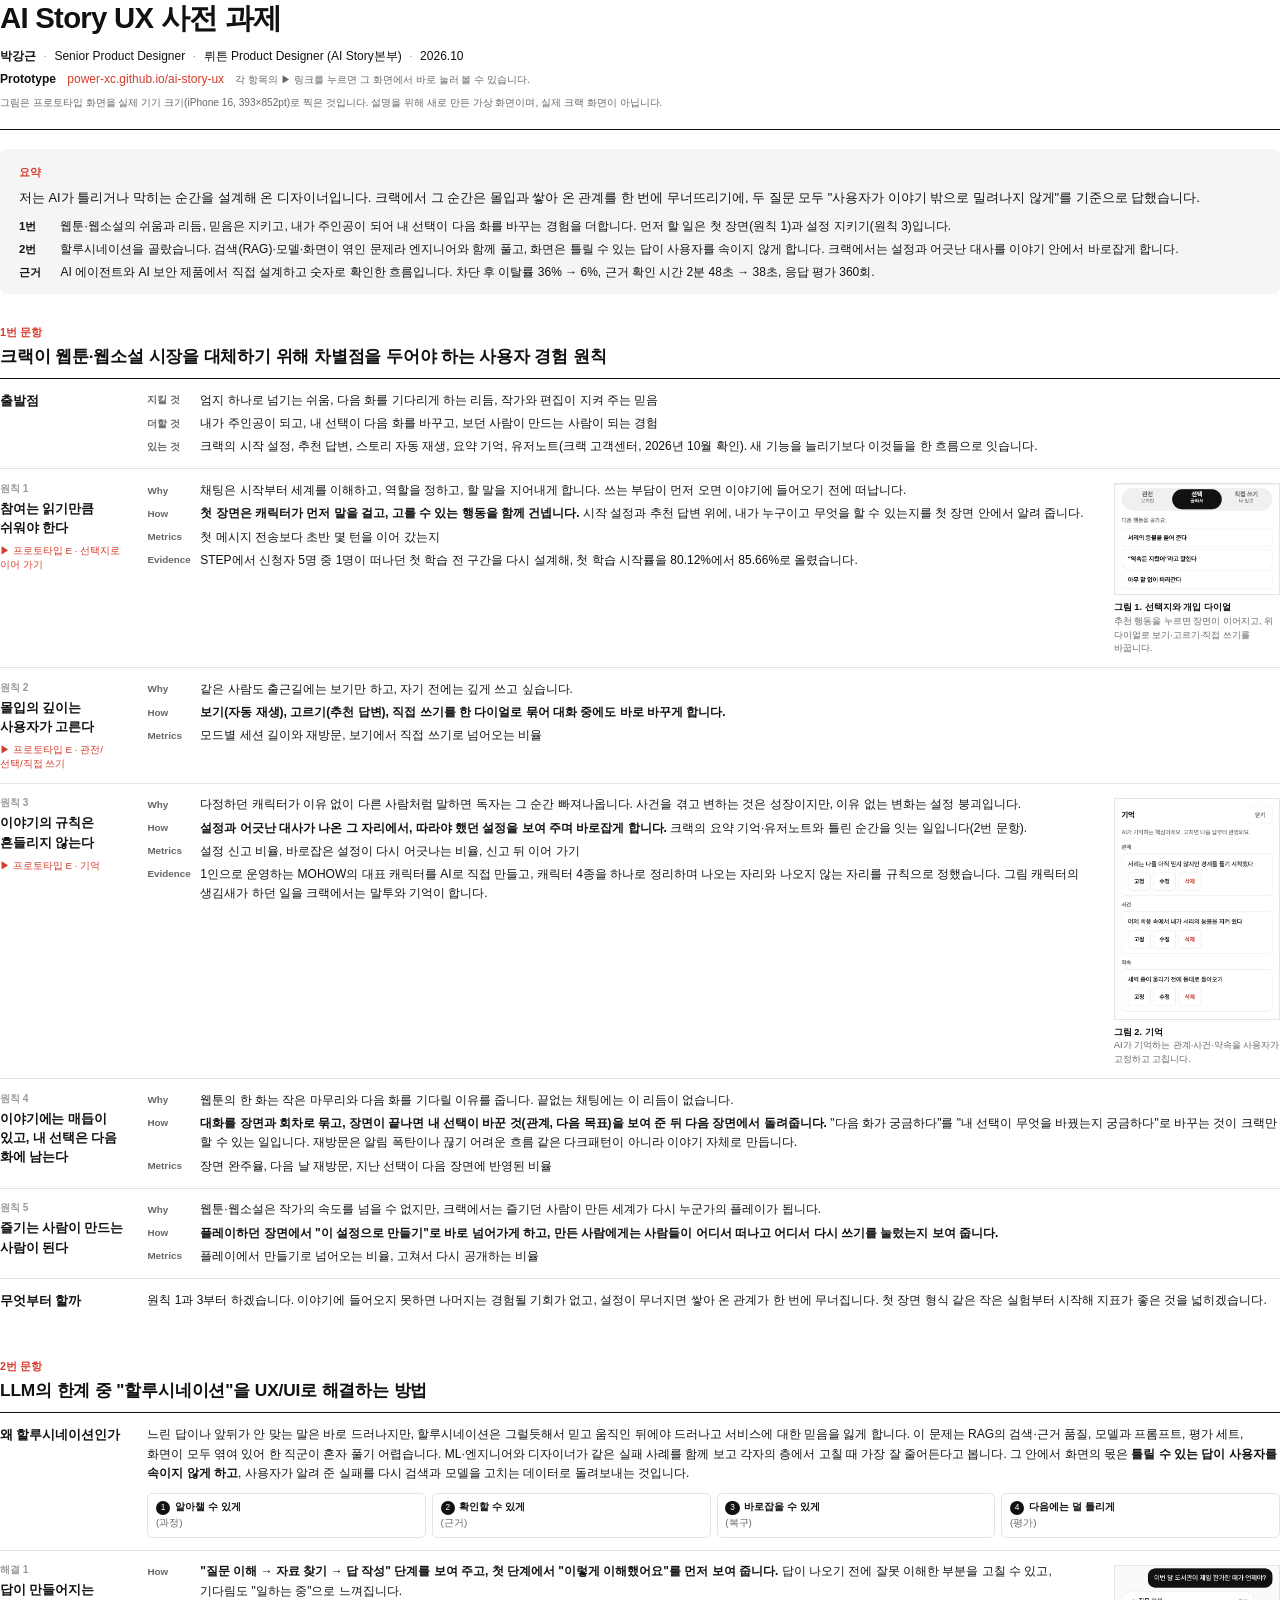
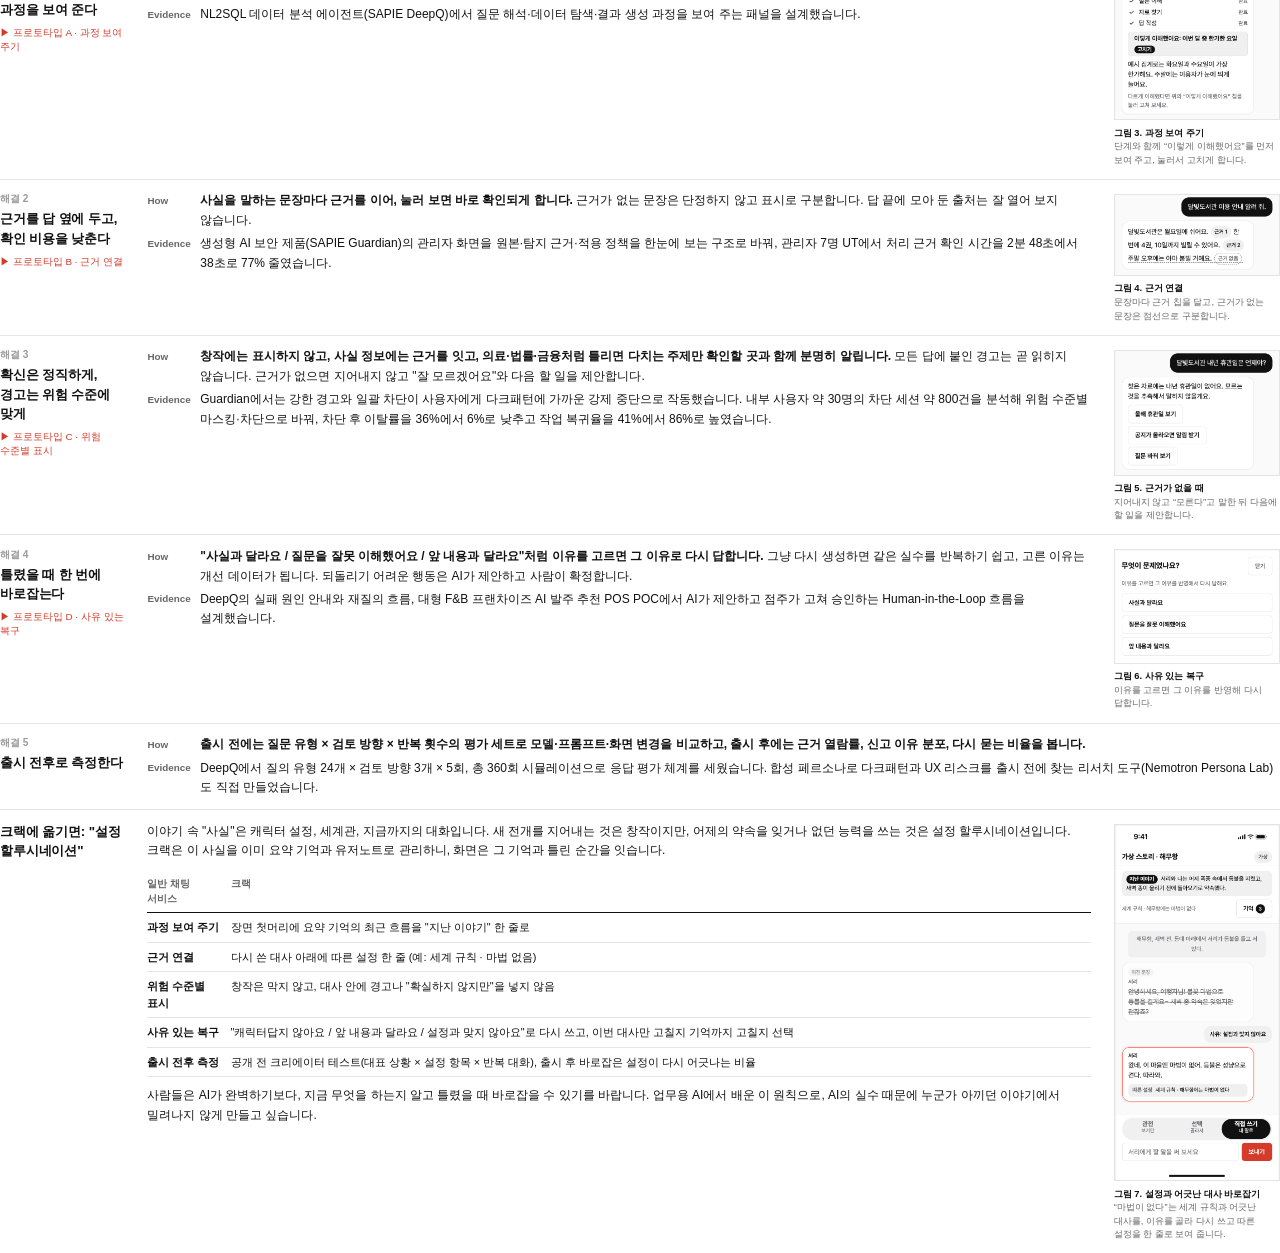
==== commit 875fd423: "refactor: split prototype styles and tighten the answers - assets/proto.css holds the prototype phon" ====
--- a/print.html
+++ b/print.html
@@ -15,13 +15,13 @@
   <p class="note">그림은 프로토타입 화면을 실제 기기 크기(iPhone 16, 393×852pt)로 찍은 것입니다. 설명을 위해 새로 만든 가상 화면이며, 실제 크랙 화면이 아닙니다.</p>
 </header>
 <main>
-<section class="summary"><h2>요약</h2><div class="lead"><p>저는 AI가 틀리거나 막히는 순간을 설계해 온 디자이너입니다. 업무용 AI에서는 그 순간이 불편으로 끝나지만, 크랙에서는 몰입과 그동안 쌓은 관계가 한 번에 무너집니다. 그래서 두 질문 모두 "사용자가 이야기 밖으로 밀려나지 않게"를 기준으로 답했습니다.</p>
-<dl class="kv"><div><dt>1번</dt><dd>크랙은 웹툰·웹소설이 주던 쉬움과 리듬, 믿고 보는 품질을 지키면서, 내가 주인공이 되고 내 선택이 다음 화를 바꾸는 이야기를 더해야 한다고 봅니다. 가장 먼저 해 보고 싶은 것은 첫 턴(원칙 1)과 설정의 일관성(원칙 3)입니다.</dd></div><div><dt>2번</dt><dd>할루시네이션을 골랐습니다. 완전히 없앨 수는 없으니, 틀릴 수 있는 답이 사용자를 속이지 않게 하는 것이 화면의 몫입니다. 크랙에서는 이를 "설정 할루시네이션"으로 보고, 어떤 설정을 따랐는지 보여 주며 이야기 안에서 바로잡게 하겠습니다.</dd></div><div><dt>근거</dt><dd>모두 AI 에이전트와 AI 보안 제품에서 직접 설계하고 숫자로 확인한 흐름에서 가져왔습니다. 차단 후 이탈률 36% → 6%, 근거 확인 시간 2분 48초 → 38초, 응답 평가 360회.</dd></div></dl></div></section>
-<section class="q"><div class="q-head"><span class="q-n">1번 문항</span><h2>크랙이 웹툰·웹소설 시장을 대체하기 위해 차별점을 두어야 하는 사용자 경험 원칙</h2></div><article class="row"><div class="row-t"><h3>출발점</h3></div><div class="row-d"><dl class="kv"><div><dt>지킬 것</dt><dd>엄지 하나로 넘기는 쉬움(원칙 1, 2), 다음 화를 기다리게 하는 리듬(원칙 4), 작가와 편집이 지켜 주는 믿음(원칙 3)</dd></div><div><dt>더할 것</dt><dd>내가 주인공이 되는 경험, 내 선택이 남아 다음 화를 바꾸는 이야기, 보던 사람이 만드는 사람이 되는 순환(원칙 5). 크랙이 앱 소개에서 스스로를 "내가 주인공인 웹소설"이라고 부르는 것도 같은 방향이라고 읽었습니다.</dd></div><div><dt>있는 것</dt><dd>크랙에는 이미 시작 설정, 추천 답변, 스토리 자동 재생, 요약 기억, 유저노트가 있습니다(크랙 고객센터, 2026년 10월 확인). 아래 원칙은 새 기능을 늘어놓기보다, 이 기능들을 한 흐름으로 잇고 빈틈을 채우는 쪽으로 썼습니다.</dd></div></dl></div></article><article class="row has-fig"><div class="row-t"><span class="n">원칙 1</span><h3>참여는 읽기만큼 쉬워야 한다</h3><a class="try" href="https://power-xc.github.io/ai-story-ux/#proto-e-choice">▶ 프로토타입 E · 선택지로 이어 가기</a></div><div class="row-d"><div class="row-x"><dl class="kv"><div><dt>왜</dt><dd>웹툰은 스크롤 한 번이면 시작되지만, 채팅은 빈 입력창 앞에서 세계를 이해하고, 내 역할을 정하고, 할 말까지 지어내게 합니다. 쓰는 부담이 읽는 즐거움보다 먼저 오면, 이야기에 들어오기도 전에 떠납니다.</dd></div><div><dt>어떻게</dt><dd><strong>첫 장면은 캐릭터가 먼저 말을 걸고, 지금 고를 수 있는 행동까지 함께 건넵니다.</strong> 크랙의 시작 설정과 추천 답변이 이미 이 방향입니다. 여기에 처음 온 사람이 첫 장면 안에서 내가 누구이고 무엇을 할 수 있는지 알게 하고, 추천 답변을 누르거나 한 단어만 써도 장면이 이어지게 합니다.</dd></div><div><dt>지표</dt><dd>첫 메시지를 보냈는지보다, 초반 몇 턴을 이어 갔는지를 봅니다.</dd></div><div><dt>해 본 일</dt><dd>직업훈련 플랫폼 STEP에서 신청하고도 5명 중 1명이 첫 학습 전에 떠나는 지점을 다시 설계해, 첫 학습 시작률을 80.12%에서 85.66%로 올렸습니다. 첫 행동까지의 거리가 짧아야 그다음이 있다고 봅니다.</dd></div></dl></div><figure class="shot shot-e-dock"><img src="assets/fig/e-dock.png" alt="선택지와 개입 다이얼"><figcaption><b>그림 1. 선택지와 개입 다이얼</b> 추천 행동을 누르면 장면이 이어지고, 위 다이얼로 보기·고르기·직접 쓰기를 바꿉니다.</figcaption></figure></div></article><article class="row"><div class="row-t"><span class="n">원칙 2</span><h3>몰입의 깊이는 사용자가 고른다</h3><a class="try" href="https://power-xc.github.io/ai-story-ux/#proto-e-dial">▶ 프로토타입 E · 관전/선택/직접 쓰기</a></div><div class="row-d"><dl class="kv"><div><dt>왜</dt><dd>같은 사람도 출근길에는 그냥 보고 싶고, 자기 전에는 깊게 빠져들고 싶습니다. 늘 직접 쓰기를 요구하면 웹툰이 차지하던 "가볍게 보는 시간"은 가져올 수 없습니다.</dd></div><div><dt>어떻게</dt><dd><strong>보기, 고르기, 직접 쓰기를 하나의 다이얼로 묶어 대화 중에도 한 번에 바꾸게 합니다.</strong> 크랙에는 스토리 자동 재생, 추천 답변, 직접 입력이 따로 있습니다. 이 셋을 한자리에서 오가게 하면, 출근길에는 보기만 하고 자기 전에는 깊게 쓰는 사람을 한 작품 안에 붙잡을 수 있습니다.</dd></div><div><dt>지표</dt><dd>모드별 세션 길이와 재방문, 그리고 관전하던 사람이 직접 쓰기로 넘어오는 비율을 봅니다.</dd></div></dl></div></article><article class="row has-fig"><div class="row-t"><span class="n">원칙 3</span><h3>이야기의 규칙은 흔들리지 않는다</h3><a class="try" href="https://power-xc.github.io/ai-story-ux/#proto-e-memory">▶ 프로토타입 E · 기억</a></div><div class="row-d"><div class="row-x"><dl class="kv"><div><dt>왜</dt><dd>어제까지 다정하던 캐릭터가 갑자기 다른 사람처럼 말하면, 독자는 그 순간 작품에서 빠져나옵니다. 웹툰에서 작가와 편집이 지키던 일을, AI 스토리에서는 시스템과 화면이 대신 지켜야 합니다. 다만 사건을 겪고 관계가 바뀌는 것은 성장입니다. 이유 없이 바뀌는 것만 설정 붕괴입니다.</dd></div><div><dt>어떻게</dt><dd><strong>틀린 순간과 기억을 잇습니다.</strong> 크랙은 이미 요약 기억(장기 기억, 관계, 목표)과 유저노트로 AI가 기억하는 것을 보여 주고, 장기 기억은 사용자가 고칠 수 있습니다. 여기에 캐릭터가 설정과 어긋나게 말한 그 자리에서, 어떤 설정을 따라야 했는지 보여 주며 바로잡는 흐름을 더합니다(2번 문항).</dd></div><div><dt>지표</dt><dd>"앞 내용과 달라요" 같은 설정 신고가 얼마나 나오는지, 바로잡은 설정이 다시 어긋나는 비율, 신고한 뒤에도 이야기를 이어 가는지를 봅니다.</dd></div><div><dt>해 본 일</dt><dd>캐릭터에 관심이 많아, 1인으로 운영하는 서비스 MOHOW의 대표 캐릭터를 AI로 직접 만들었습니다. 캐릭터 4종을 하나로 정리하면서 원래 색만 쓰는 규칙과, 캐릭터가 나오는 자리와 나오지 않는 자리를 정했습니다. 그림 캐릭터에서 생김새가 하던 일을, 크랙에서는 말투와 기억이 한다고 봅니다.</dd></div></dl></div><figure class="shot shot-e-memory"><img src="assets/fig/e-memory.png" alt="기억"><figcaption><b>그림 2. 기억</b> AI가 기억하는 관계·사건·약속을 사용자가 고정하고 고칩니다.</figcaption></figure></div></article><article class="row"><div class="row-t"><span class="n">원칙 4</span><h3>이야기에는 매듭이 있고, 내 선택은 다음 화에 남는다</h3></div><div class="row-d"><dl class="kv"><div><dt>왜</dt><dd>웹툰의 한 화는 작은 마무리와 다음 화를 기다릴 이유를 함께 줍니다. 끝없이 이어지는 채팅에는 이 리듬이 없어서, 이야기가 흐지부지 끝나기 쉽습니다.</dd></div><div><dt>어떻게</dt><dd><strong>대화를 장면과 회차로 묶고, 장면이 끝나면 이번 화에서 내 선택이 바꾼 것을 보여 줍니다.</strong> 관계가 어떻게 변했고 다음 목표가 무엇인지 요약 카드로 정리하고, 다음 장면 첫머리에서 그 결과가 돌아오게 합니다. 웹툰의 "다음 화가 궁금하다"를 "내 선택이 무엇을 바꿨는지 궁금하다"로 바꾸는 것이 크랙만 할 수 있는 일이라고 봅니다.</dd></div><div><dt>지표</dt><dd>장면 완주율, 다음 장면 이어 하기 비율, 다음 날 다시 오는 비율, 그리고 지난 선택이 다음 장면에 실제로 반영된 비율을 봅니다.</dd></div></dl></div></article><article class="row"><div class="row-t"><span class="n">원칙 5</span><h3>즐기는 사람이 만드는 사람이 된다</h3></div><div class="row-d"><dl class="kv"><div><dt>왜</dt><dd>웹툰·웹소설은 작가가 쓰는 속도보다 빨리 나올 수 없습니다. 크랙에서는 즐기던 사람이 만든 세계관과 캐릭터가 다시 누군가의 플레이로 이어집니다. 이 순환이 가장 큰 차별점이라고 봅니다.</dd></div><div><dt>어떻게</dt><dd><strong>플레이하던 장면에서 "이 설정으로 만들기"로 바로 넘어가게 합니다.</strong> 만든 사람에게는 인기 지표와 함께, 사람들이 어디서 떠났고 어디서 다시 쓰기를 눌렀는지 같은 개선 신호와 공개 전 테스트 대화를 줍니다.</dd></div><div><dt>지표</dt><dd>플레이하다 만들기로 넘어오는 비율, 만든 사람이 고쳐서 다시 공개하는 비율, 작품별 재방문을 봅니다.</dd></div></dl></div></article><article class="row"><div class="row-t"><h3>무엇부터 할까</h3></div><div class="row-d"><p>함께하게 된다면 원칙 1과 원칙 3부터 해 보고 싶습니다. 처음에 이야기에 들어오지 못하면 나머지 원칙은 경험될 기회조차 없고, 설정이 무너지면 쌓아 온 이야기와 관계가 한 번에 무너지기 때문입니다. 첫 장면 형식처럼 작은 실험부터 빠르게 해 보고, 지표가 좋은 것을 골라 넓히겠습니다.</p></div></article></section>
-<section class="q"><div class="q-head"><span class="q-n">2번 문항</span><h2>LLM의 한계 중 "할루시네이션"을 UX/UI로 해결하는 방법</h2></div><article class="row"><div class="row-t"><h3>왜 할루시네이션인가</h3></div><div class="row-d"><p>느린 답변이나 앞뒤가 안 맞는 말은 사용자가 바로 알아챕니다. 할루시네이션은 그럴듯해서, 믿고 움직인 뒤에야 드러납니다. 그때 잃는 것은 답 하나가 아니라 서비스를 믿던 마음입니다. 할루시네이션을 아예 없애는 것은 모델과 검색의 몫이고, 화면이 할 일은 <strong>틀릴 수 있는 답이 사용자를 속이지 않게 하는 것</strong>이라고 생각합니다.</p>
-<ol class="flow" aria-label="네 단계"><li><span class="flow-n" aria-hidden="true">1</span><strong>알아챌 수 있게</strong> <small>(과정)</small></li><li><span class="flow-n" aria-hidden="true">2</span><strong>확인할 수 있게</strong> <small>(근거)</small></li><li><span class="flow-n" aria-hidden="true">3</span><strong>바로잡을 수 있게</strong> <small>(복구)</small></li><li><span class="flow-n" aria-hidden="true">4</span><strong>다음에는 덜 틀리게</strong> <small>(평가)</small></li></ol></div></article><article class="row has-fig"><div class="row-t"><span class="n">해결 1</span><h3>답이 만들어지는 과정을 보여 준다</h3><a class="try" href="https://power-xc.github.io/ai-story-ux/#proto-a">▶ 프로토타입 A · 과정 보여 주기</a></div><div class="row-d"><div class="row-x"><dl class="kv"><div><dt>어떻게</dt><dd><strong>"질문 이해 → 자료 찾기 → 답 작성"처럼 지금 어디까지 왔는지 보여 줍니다.</strong> 첫 단계에서 "이렇게 이해했어요"를 먼저 보여 주면, 답이 나오기 전에 잘못 알아들은 부분을 고칠 수 있습니다. 기다리는 시간도 "멈춘 것"이 아니라 "일하는 중"으로 느껴집니다.</dd></div><div><dt>해 본 일</dt><dd>NL2SQL 데이터 분석 에이전트(SAPIE DeepQ)에서 AI가 질문을 어떻게 해석하고, 어떤 데이터를 찾고, 어떻게 결과를 만드는지 보여 주는 패널을 설계했습니다.</dd></div></dl></div><figure class="shot shot-a"><img src="assets/fig/a.png" alt="과정 보여 주기"><figcaption><b>그림 3. 과정 보여 주기</b> 단계와 함께 “이렇게 이해했어요”를 먼저 보여 주고, 눌러서 고치게 합니다.</figcaption></figure></div></article><article class="row has-fig"><div class="row-t"><span class="n">해결 2</span><h3>근거를 답 옆에 두고, 확인 비용을 낮춘다</h3><a class="try" href="https://power-xc.github.io/ai-story-ux/#proto-b">▶ 프로토타입 B · 근거 연결</a></div><div class="row-d"><div class="row-x"><dl class="kv"><div><dt>어떻게</dt><dd><strong>사실을 말하는 문장마다 근거(참조한 자료, 대화 앞부분, 설정)를 이어, 눌러 보면 바로 확인되게 합니다.</strong> 근거를 찾지 못한 내용은 단정하지 않는 말투와 표시로 구분합니다. 출처를 답 끝에 모아 두기만 하면 잘 열어 보지 않기 때문입니다.</dd></div><div><dt>해 본 일</dt><dd>생성형 AI 보안 제품(SAPIE Guardian)의 관리자 화면을 원본과 탐지 근거, 적용 정책을 한눈에 보는 구조로 바꿔, 관리자 7명 UT에서 처리 근거를 확인하는 시간을 2분 48초에서 38초로 77% 줄였습니다. DeepQ에서는 참조 데이터와 스키마, 생성 SQL을 검토하는 화면을 설계했습니다.</dd></div></dl></div><figure class="shot shot-b"><img src="assets/fig/b.png" alt="근거 연결"><figcaption><b>그림 4. 근거 연결</b> 문장마다 근거 칩을 달고, 근거가 없는 문장은 점선으로 구분합니다.</figcaption></figure></div></article><article class="row has-fig"><div class="row-t"><span class="n">해결 3</span><h3>확신은 정직하게, 경고는 위험 수준에 맞게</h3><a class="try" href="https://power-xc.github.io/ai-story-ux/#proto-c">▶ 프로토타입 C · 위험 수준별 표시</a></div><div class="row-d"><div class="row-x"><dl class="kv"><div><dt>어떻게</dt><dd>모든 답에 경고를 붙이면 곧 아무도 읽지 않고, 위험해 보이는 것을 다 막으면 사용자는 떠납니다. <strong>창작과 일상 대화에는 아무 표시도 하지 않고, 사실 정보에는 근거를 잇고, 의료·법률·금융처럼 틀리면 다치는 주제는 확인할 곳과 함께 분명히 알립니다.</strong> 근거가 없으면 지어내지 않고 "잘 모르겠어요"라고 말한 뒤 다음에 할 일을 제안합니다.</dd></div><div><dt>해 본 일</dt><dd>Guardian에서는 강한 경고와 일괄 차단이 사용자에게 다크패턴에 가까운 강제 중단으로 다가갔습니다. 내부 사용자 약 30명의 차단 세션 약 800건을 분석해 위험 수준별 마스킹과 차단으로 바꿨고, 차단 후 이탈률을 36%에서 6%로 낮추고 작업 복귀율을 41%에서 86%로 높였습니다. 안전장치도 사용자가 다음 걸음을 뗄 수 있게 만들어야 한다는 것을 이때 배웠습니다.</dd></div></dl></div><figure class="shot shot-c"><img src="assets/fig/c.png" alt="근거가 없을 때"><figcaption><b>그림 5. 근거가 없을 때</b> 지어내지 않고 “모른다”고 말한 뒤 다음에 할 일을 제안합니다.</figcaption></figure></div></article><article class="row has-fig"><div class="row-t"><span class="n">해결 4</span><h3>틀렸을 때 한 번에 바로잡는다</h3><a class="try" href="https://power-xc.github.io/ai-story-ux/#proto-d">▶ 프로토타입 D · 사유 있는 복구</a></div><div class="row-d"><div class="row-x"><dl class="kv"><div><dt>어떻게</dt><dd><strong>"사실과 달라요 / 질문을 잘못 이해했어요 / 앞 내용과 달라요"처럼 이유를 고르면, 그 이유를 반영해 다시 답합니다.</strong> 그냥 다시 생성하면 왜 틀렸는지 모른 채 같은 실수를 반복하기 쉽고, 고른 이유는 그대로 개선 데이터가 됩니다. 되돌리기 어려운 행동은 AI가 제안하고 사람이 확정합니다.</dd></div><div><dt>해 본 일</dt><dd>DeepQ에서 실패 원인 안내와 재질의 복구 흐름을 설계했습니다. 대형 F&amp;B 프랜차이즈의 AI 발주 추천 POS POC에서는 AI가 제안하면 점주가 근거와 손익을 보고 고쳐서 최종 승인하는 Human-in-the-Loop 흐름을 설계했습니다.</dd></div></dl></div><figure class="shot shot-d"><img src="assets/fig/d.png" alt="사유 있는 복구"><figcaption><b>그림 6. 사유 있는 복구</b> 이유를 고르면 그 이유를 반영해 다시 답합니다.</figcaption></figure></div></article><article class="row"><div class="row-t"><span class="n">해결 5</span><h3>출시 전후로 측정한다</h3></div><div class="row-d"><dl class="kv"><div><dt>어떻게</dt><dd><strong>출시 전에는 질문 유형 × 검토 방향 × 반복 횟수로 평가 세트를 만들어, 모델이나 프롬프트, 화면이 바뀔 때마다 같은 세트로 비교합니다.</strong> 출시 후에는 근거를 열어 본 비율, 신고 이유의 분포, 다시 묻는 비율, 다음 날 재방문을 봅니다.</dd></div><div><dt>해 본 일</dt><dd>DeepQ에서 질의 유형 24개 × 검토 방향 3개 × 5회, 총 360회 시뮬레이션으로 응답 평가 체계를 세웠습니다. 합성 페르소나로 다크패턴과 UX 리스크를 먼저 찾아보는 리서치 도구(Nemotron Persona Lab)도 직접 만들었습니다.</dd></div></dl></div></article><article class="row has-fig"><div class="row-t"><h3>크랙에 옮기면: "설정 할루시네이션"</h3></div><div class="row-d"><div class="row-x"><p>이야기 속 "사실"은 현실이 아니라 캐릭터 설정과 세계관, 그리고 지금까지 나눈 대화입니다. 새 전개를 지어내는 것은 창작이고, 크랙의 가치입니다. 문제는 어제 한 약속을 다르게 기억하거나, 없던 능력을 쓰거나, 관계가 이유 없이 바뀌는 순간입니다. 크랙은 이 "사실"을 이미 요약 기억과 유저노트로 관리하고 있으니, 화면이 할 일은 그 기억과 틀린 순간을 잇는 것이라고 봅니다.</p>
-<div class="tablewrap"><table><thead><tr><th scope="col">일반 채팅 서비스</th><th scope="col">크랙</th></tr></thead><tbody><tr><th scope="row">과정 보여 주기</th><td data-label="크랙">장면이 시작될 때 요약 기억의 최근 흐름을 "지난 이야기" 한 줄로 보여 줍니다</td></tr><tr><th scope="row">근거 연결</th><td data-label="크랙">다시 쓴 대사 아래에 따른 설정을 한 줄로 보여 줍니다(예: 세계 규칙 · 마법 없음). AI가 무엇을 지켰는지 바로 확인됩니다</td></tr><tr><th scope="row">위험 수준별 표시</th><td data-label="크랙">창작은 막지 않습니다. 대사에 "확실하지 않지만"을 넣으면 연기가 무너지므로, 확인은 대사 밖에서 하고 몰입을 깨는 경고는 띄우지 않습니다</td></tr><tr><th scope="row">사유 있는 복구</th><td data-label="크랙">"캐릭터답지 않아요 / 앞 내용과 달라요 / 설정과 맞지 않아요"를 고르면 그 이유로 다시 씁니다. 이번 대사만 고칠지 기억까지 고칠지 고르게 해, 같은 실수가 다음 장면에 남지 않게 합니다</td></tr><tr><th scope="row">출시 전후 측정</th><td data-label="크랙">공개 전 크리에이터 테스트로 대표 상황 × 설정 항목 × 반복 대화에서 설정을 벗어나는 지점을 보여 주고, 출시 후에는 바로잡은 설정이 다시 어긋나는 비율을 봅니다</td></tr></tbody></table></div>
-<p>업무용 AI를 만들며 배운 가장 큰 것은, 사람들은 AI가 완벽하기를 바라기보다 AI가 지금 무엇을 하는지 알고, 틀렸을 때 바로잡을 수 있기를 바란다는 점입니다. 크랙에서는 이 마음으로, AI의 실수 때문에 누군가 아끼던 이야기에서 밀려나지 않게 만들고 싶습니다.</p></div><figure class="shot shot-e-fix"><img src="assets/fig/e-fix.png" alt="설정과 어긋난 대사 바로잡기"><figcaption><b>그림 7. 설정과 어긋난 대사 바로잡기</b> “마법이 없다”는 세계 규칙과 어긋난 대사를, 이유를 골라 다시 쓰고 따른 설정을 한 줄로 보여 줍니다.</figcaption></figure></div></article></section>
+<section class="summary"><h2>요약</h2><div class="lead"><p>저는 AI가 틀리거나 막히는 순간을 설계해 온 디자이너입니다. 크랙에서 그 순간은 몰입과 쌓아 온 관계를 한 번에 무너뜨리기에, 두 질문 모두 "사용자가 이야기 밖으로 밀려나지 않게"를 기준으로 답했습니다.</p>
+<dl class="kv"><div><dt>1번</dt><dd>웹툰·웹소설의 쉬움과 리듬, 믿음은 지키고, 내가 주인공이 되어 내 선택이 다음 화를 바꾸는 경험을 더합니다. 먼저 할 일은 첫 장면(원칙 1)과 설정 지키기(원칙 3)입니다.</dd></div><div><dt>2번</dt><dd>할루시네이션을 골랐습니다. 검색(RAG)·모델·화면이 엮인 문제라 엔지니어와 함께 풀고, 화면은 틀릴 수 있는 답이 사용자를 속이지 않게 합니다. 크랙에서는 설정과 어긋난 대사를 이야기 안에서 바로잡게 합니다.</dd></div><div><dt>근거</dt><dd>AI 에이전트와 AI 보안 제품에서 직접 설계하고 숫자로 확인한 흐름입니다. 차단 후 이탈률 36% → 6%, 근거 확인 시간 2분 48초 → 38초, 응답 평가 360회.</dd></div></dl></div></section>
+<section class="q"><div class="q-head"><span class="q-n">1번 문항</span><h2>크랙이 웹툰·웹소설 시장을 대체하기 위해 차별점을 두어야 하는 사용자 경험 원칙</h2></div><article class="row"><div class="row-t"><h3>출발점</h3></div><div class="row-d"><dl class="kv"><div><dt>지킬 것</dt><dd>엄지 하나로 넘기는 쉬움, 다음 화를 기다리게 하는 리듬, 작가와 편집이 지켜 주는 믿음</dd></div><div><dt>더할 것</dt><dd>내가 주인공이 되고, 내 선택이 다음 화를 바꾸고, 보던 사람이 만드는 사람이 되는 경험</dd></div><div><dt>있는 것</dt><dd>크랙의 시작 설정, 추천 답변, 스토리 자동 재생, 요약 기억, 유저노트(크랙 고객센터, 2026년 10월 확인). 새 기능을 늘리기보다 이것들을 한 흐름으로 잇습니다.</dd></div></dl></div></article><article class="row has-fig"><div class="row-t"><span class="n">원칙 1</span><h3>참여는 읽기만큼 쉬워야 한다</h3><a class="try" href="https://power-xc.github.io/ai-story-ux/#proto-e-choice">▶ 프로토타입 E · 선택지로 이어 가기</a></div><div class="row-d"><div class="row-x"><dl class="kv"><div><dt>Why</dt><dd>채팅은 시작부터 세계를 이해하고, 역할을 정하고, 할 말을 지어내게 합니다. 쓰는 부담이 먼저 오면 이야기에 들어오기 전에 떠납니다.</dd></div><div><dt>How</dt><dd><strong>첫 장면은 캐릭터가 먼저 말을 걸고, 고를 수 있는 행동을 함께 건넵니다.</strong> 시작 설정과 추천 답변 위에, 내가 누구이고 무엇을 할 수 있는지를 첫 장면 안에서 알려 줍니다.</dd></div><div><dt>Metrics</dt><dd>첫 메시지 전송보다 초반 몇 턴을 이어 갔는지</dd></div><div><dt>Evidence</dt><dd>STEP에서 신청자 5명 중 1명이 떠나던 첫 학습 전 구간을 다시 설계해, 첫 학습 시작률을 80.12%에서 85.66%로 올렸습니다.</dd></div></dl></div><figure class="shot shot-e-dock"><img src="assets/fig/e-dock.png" alt="선택지와 개입 다이얼"><figcaption><b>그림 1. 선택지와 개입 다이얼</b> 추천 행동을 누르면 장면이 이어지고, 위 다이얼로 보기·고르기·직접 쓰기를 바꿉니다.</figcaption></figure></div></article><article class="row"><div class="row-t"><span class="n">원칙 2</span><h3>몰입의 깊이는 사용자가 고른다</h3><a class="try" href="https://power-xc.github.io/ai-story-ux/#proto-e-dial">▶ 프로토타입 E · 관전/선택/직접 쓰기</a></div><div class="row-d"><dl class="kv"><div><dt>Why</dt><dd>같은 사람도 출근길에는 보기만 하고, 자기 전에는 깊게 쓰고 싶습니다.</dd></div><div><dt>How</dt><dd><strong>보기(자동 재생), 고르기(추천 답변), 직접 쓰기를 한 다이얼로 묶어 대화 중에도 바로 바꾸게 합니다.</strong></dd></div><div><dt>Metrics</dt><dd>모드별 세션 길이와 재방문, 보기에서 직접 쓰기로 넘어오는 비율</dd></div></dl></div></article><article class="row has-fig"><div class="row-t"><span class="n">원칙 3</span><h3>이야기의 규칙은 흔들리지 않는다</h3><a class="try" href="https://power-xc.github.io/ai-story-ux/#proto-e-memory">▶ 프로토타입 E · 기억</a></div><div class="row-d"><div class="row-x"><dl class="kv"><div><dt>Why</dt><dd>다정하던 캐릭터가 이유 없이 다른 사람처럼 말하면 독자는 그 순간 빠져나옵니다. 사건을 겪고 변하는 것은 성장이지만, 이유 없는 변화는 설정 붕괴입니다.</dd></div><div><dt>How</dt><dd><strong>설정과 어긋난 대사가 나온 그 자리에서, 따라야 했던 설정을 보여 주며 바로잡게 합니다.</strong> 크랙의 요약 기억·유저노트와 틀린 순간을 잇는 일입니다(2번 문항).</dd></div><div><dt>Metrics</dt><dd>설정 신고 비율, 바로잡은 설정이 다시 어긋나는 비율, 신고 뒤 이어 가기</dd></div><div><dt>Evidence</dt><dd>1인으로 운영하는 MOHOW의 대표 캐릭터를 AI로 직접 만들고, 캐릭터 4종을 하나로 정리하며 나오는 자리와 나오지 않는 자리를 규칙으로 정했습니다. 그림 캐릭터의 생김새가 하던 일을 크랙에서는 말투와 기억이 합니다.</dd></div></dl></div><figure class="shot shot-e-memory"><img src="assets/fig/e-memory.png" alt="기억"><figcaption><b>그림 2. 기억</b> AI가 기억하는 관계·사건·약속을 사용자가 고정하고 고칩니다.</figcaption></figure></div></article><article class="row"><div class="row-t"><span class="n">원칙 4</span><h3>이야기에는 매듭이 있고, 내 선택은 다음 화에 남는다</h3></div><div class="row-d"><dl class="kv"><div><dt>Why</dt><dd>웹툰의 한 화는 작은 마무리와 다음 화를 기다릴 이유를 줍니다. 끝없는 채팅에는 이 리듬이 없습니다.</dd></div><div><dt>How</dt><dd><strong>대화를 장면과 회차로 묶고, 장면이 끝나면 내 선택이 바꾼 것(관계, 다음 목표)을 보여 준 뒤 다음 장면에서 돌려줍니다.</strong> "다음 화가 궁금하다"를 "내 선택이 무엇을 바꿨는지 궁금하다"로 바꾸는 것이 크랙만 할 수 있는 일입니다. 재방문은 알림 폭탄이나 끊기 어려운 흐름 같은 다크패턴이 아니라 이야기 자체로 만듭니다.</dd></div><div><dt>Metrics</dt><dd>장면 완주율, 다음 날 재방문, 지난 선택이 다음 장면에 반영된 비율</dd></div></dl></div></article><article class="row"><div class="row-t"><span class="n">원칙 5</span><h3>즐기는 사람이 만드는 사람이 된다</h3></div><div class="row-d"><dl class="kv"><div><dt>Why</dt><dd>웹툰·웹소설은 작가의 속도를 넘을 수 없지만, 크랙에서는 즐기던 사람이 만든 세계가 다시 누군가의 플레이가 됩니다.</dd></div><div><dt>How</dt><dd><strong>플레이하던 장면에서 "이 설정으로 만들기"로 바로 넘어가게 하고, 만든 사람에게는 사람들이 어디서 떠나고 어디서 다시 쓰기를 눌렀는지 보여 줍니다.</strong></dd></div><div><dt>Metrics</dt><dd>플레이에서 만들기로 넘어오는 비율, 고쳐서 다시 공개하는 비율</dd></div></dl></div></article><article class="row"><div class="row-t"><h3>무엇부터 할까</h3></div><div class="row-d"><p>원칙 1과 3부터 하겠습니다. 이야기에 들어오지 못하면 나머지는 경험될 기회가 없고, 설정이 무너지면 쌓아 온 관계가 한 번에 무너집니다. 첫 장면 형식 같은 작은 실험부터 시작해 지표가 좋은 것을 넓히겠습니다.</p></div></article></section>
+<section class="q"><div class="q-head"><span class="q-n">2번 문항</span><h2>LLM의 한계 중 "할루시네이션"을 UX/UI로 해결하는 방법</h2></div><article class="row"><div class="row-t"><h3>왜 할루시네이션인가</h3></div><div class="row-d"><p>느린 답이나 앞뒤가 안 맞는 말은 바로 드러나지만, 할루시네이션은 그럴듯해서 믿고 움직인 뒤에야 드러나고 서비스에 대한 믿음을 잃게 합니다. 이 문제는 RAG의 검색·근거 품질, 모델과 프롬프트, 평가 세트, 화면이 모두 엮여 있어 한 직군이 혼자 풀기 어렵습니다. ML·엔지니어와 디자이너가 같은 실패 사례를 함께 보고 각자의 층에서 고칠 때 가장 잘 줄어든다고 봅니다. 그 안에서 화면의 몫은 <strong>틀릴 수 있는 답이 사용자를 속이지 않게 하고</strong>, 사용자가 알려 준 실패를 다시 검색과 모델을 고치는 데이터로 돌려보내는 것입니다.</p>
+<ol class="flow" aria-label="네 단계"><li><span class="flow-n" aria-hidden="true">1</span><strong>알아챌 수 있게</strong> <small>(과정)</small></li><li><span class="flow-n" aria-hidden="true">2</span><strong>확인할 수 있게</strong> <small>(근거)</small></li><li><span class="flow-n" aria-hidden="true">3</span><strong>바로잡을 수 있게</strong> <small>(복구)</small></li><li><span class="flow-n" aria-hidden="true">4</span><strong>다음에는 덜 틀리게</strong> <small>(평가)</small></li></ol></div></article><article class="row has-fig"><div class="row-t"><span class="n">해결 1</span><h3>답이 만들어지는 과정을 보여 준다</h3><a class="try" href="https://power-xc.github.io/ai-story-ux/#proto-a">▶ 프로토타입 A · 과정 보여 주기</a></div><div class="row-d"><div class="row-x"><dl class="kv"><div><dt>How</dt><dd><strong>"질문 이해 → 자료 찾기 → 답 작성" 단계를 보여 주고, 첫 단계에서 "이렇게 이해했어요"를 먼저 보여 줍니다.</strong> 답이 나오기 전에 잘못 이해한 부분을 고칠 수 있고, 기다림도 "일하는 중"으로 느껴집니다.</dd></div><div><dt>Evidence</dt><dd>NL2SQL 데이터 분석 에이전트(SAPIE DeepQ)에서 질문 해석·데이터 탐색·결과 생성 과정을 보여 주는 패널을 설계했습니다.</dd></div></dl></div><figure class="shot shot-a"><img src="assets/fig/a.png" alt="과정 보여 주기"><figcaption><b>그림 3. 과정 보여 주기</b> 단계와 함께 “이렇게 이해했어요”를 먼저 보여 주고, 눌러서 고치게 합니다.</figcaption></figure></div></article><article class="row has-fig"><div class="row-t"><span class="n">해결 2</span><h3>근거를 답 옆에 두고, 확인 비용을 낮춘다</h3><a class="try" href="https://power-xc.github.io/ai-story-ux/#proto-b">▶ 프로토타입 B · 근거 연결</a></div><div class="row-d"><div class="row-x"><dl class="kv"><div><dt>How</dt><dd><strong>사실을 말하는 문장마다 근거를 이어, 눌러 보면 바로 확인되게 합니다.</strong> 근거가 없는 문장은 단정하지 않고 표시로 구분합니다. 답 끝에 모아 둔 출처는 잘 열어 보지 않습니다.</dd></div><div><dt>Evidence</dt><dd>생성형 AI 보안 제품(SAPIE Guardian)의 관리자 화면을 원본·탐지 근거·적용 정책을 한눈에 보는 구조로 바꿔, 관리자 7명 UT에서 처리 근거 확인 시간을 2분 48초에서 38초로 77% 줄였습니다.</dd></div></dl></div><figure class="shot shot-b"><img src="assets/fig/b.png" alt="근거 연결"><figcaption><b>그림 4. 근거 연결</b> 문장마다 근거 칩을 달고, 근거가 없는 문장은 점선으로 구분합니다.</figcaption></figure></div></article><article class="row has-fig"><div class="row-t"><span class="n">해결 3</span><h3>확신은 정직하게, 경고는 위험 수준에 맞게</h3><a class="try" href="https://power-xc.github.io/ai-story-ux/#proto-c">▶ 프로토타입 C · 위험 수준별 표시</a></div><div class="row-d"><div class="row-x"><dl class="kv"><div><dt>How</dt><dd><strong>창작에는 표시하지 않고, 사실 정보에는 근거를 잇고, 의료·법률·금융처럼 틀리면 다치는 주제만 확인할 곳과 함께 분명히 알립니다.</strong> 모든 답에 붙인 경고는 곧 읽히지 않습니다. 근거가 없으면 지어내지 않고 "잘 모르겠어요"와 다음 할 일을 제안합니다.</dd></div><div><dt>Evidence</dt><dd>Guardian에서는 강한 경고와 일괄 차단이 사용자에게 다크패턴에 가까운 강제 중단으로 작동했습니다. 내부 사용자 약 30명의 차단 세션 약 800건을 분석해 위험 수준별 마스킹·차단으로 바꿔, 차단 후 이탈률을 36%에서 6%로 낮추고 작업 복귀율을 41%에서 86%로 높였습니다.</dd></div></dl></div><figure class="shot shot-c"><img src="assets/fig/c.png" alt="근거가 없을 때"><figcaption><b>그림 5. 근거가 없을 때</b> 지어내지 않고 “모른다”고 말한 뒤 다음에 할 일을 제안합니다.</figcaption></figure></div></article><article class="row has-fig"><div class="row-t"><span class="n">해결 4</span><h3>틀렸을 때 한 번에 바로잡는다</h3><a class="try" href="https://power-xc.github.io/ai-story-ux/#proto-d">▶ 프로토타입 D · 사유 있는 복구</a></div><div class="row-d"><div class="row-x"><dl class="kv"><div><dt>How</dt><dd><strong>"사실과 달라요 / 질문을 잘못 이해했어요 / 앞 내용과 달라요"처럼 이유를 고르면 그 이유로 다시 답합니다.</strong> 그냥 다시 생성하면 같은 실수를 반복하기 쉽고, 고른 이유는 개선 데이터가 됩니다. 되돌리기 어려운 행동은 AI가 제안하고 사람이 확정합니다.</dd></div><div><dt>Evidence</dt><dd>DeepQ의 실패 원인 안내와 재질의 흐름, 대형 F&amp;B 프랜차이즈 AI 발주 추천 POS POC에서 AI가 제안하고 점주가 고쳐 승인하는 Human-in-the-Loop 흐름을 설계했습니다.</dd></div></dl></div><figure class="shot shot-d"><img src="assets/fig/d.png" alt="사유 있는 복구"><figcaption><b>그림 6. 사유 있는 복구</b> 이유를 고르면 그 이유를 반영해 다시 답합니다.</figcaption></figure></div></article><article class="row"><div class="row-t"><span class="n">해결 5</span><h3>출시 전후로 측정한다</h3></div><div class="row-d"><dl class="kv"><div><dt>How</dt><dd><strong>출시 전에는 질문 유형 × 검토 방향 × 반복 횟수의 평가 세트로 모델·프롬프트·화면 변경을 비교하고, 출시 후에는 근거 열람률, 신고 이유 분포, 다시 묻는 비율을 봅니다.</strong></dd></div><div><dt>Evidence</dt><dd>DeepQ에서 질의 유형 24개 × 검토 방향 3개 × 5회, 총 360회 시뮬레이션으로 응답 평가 체계를 세웠습니다. 합성 페르소나로 다크패턴과 UX 리스크를 출시 전에 찾는 리서치 도구(Nemotron Persona Lab)도 직접 만들었습니다.</dd></div></dl></div></article><article class="row has-fig"><div class="row-t"><h3>크랙에 옮기면: "설정 할루시네이션"</h3></div><div class="row-d"><div class="row-x"><p>이야기 속 "사실"은 캐릭터 설정, 세계관, 지금까지의 대화입니다. 새 전개를 지어내는 것은 창작이지만, 어제의 약속을 잊거나 없던 능력을 쓰는 것은 설정 할루시네이션입니다. 크랙은 이 사실을 이미 요약 기억과 유저노트로 관리하니, 화면은 그 기억과 틀린 순간을 잇습니다.</p>
+<div class="tablewrap"><table><thead><tr><th scope="col">일반 채팅 서비스</th><th scope="col">크랙</th></tr></thead><tbody><tr><th scope="row">과정 보여 주기</th><td data-label="크랙">장면 첫머리에 요약 기억의 최근 흐름을 "지난 이야기" 한 줄로</td></tr><tr><th scope="row">근거 연결</th><td data-label="크랙">다시 쓴 대사 아래에 따른 설정 한 줄 (예: 세계 규칙 · 마법 없음)</td></tr><tr><th scope="row">위험 수준별 표시</th><td data-label="크랙">창작은 막지 않고, 대사 안에 경고나 "확실하지 않지만"을 넣지 않음</td></tr><tr><th scope="row">사유 있는 복구</th><td data-label="크랙">"캐릭터답지 않아요 / 앞 내용과 달라요 / 설정과 맞지 않아요"로 다시 쓰고, 이번 대사만 고칠지 기억까지 고칠지 선택</td></tr><tr><th scope="row">출시 전후 측정</th><td data-label="크랙">공개 전 크리에이터 테스트(대표 상황 × 설정 항목 × 반복 대화), 출시 후 바로잡은 설정이 다시 어긋나는 비율</td></tr></tbody></table></div>
+<p>사람들은 AI가 완벽하기보다, 지금 무엇을 하는지 알고 틀렸을 때 바로잡을 수 있기를 바랍니다. 업무용 AI에서 배운 이 원칙으로, AI의 실수 때문에 누군가 아끼던 이야기에서 밀려나지 않게 만들고 싶습니다.</p></div><figure class="shot shot-e-fix"><img src="assets/fig/e-fix.png" alt="설정과 어긋난 대사 바로잡기"><figcaption><b>그림 7. 설정과 어긋난 대사 바로잡기</b> “마법이 없다”는 세계 규칙과 어긋난 대사를, 이유를 골라 다시 쓰고 따른 설정을 한 줄로 보여 줍니다.</figcaption></figure></div></article></section>
 </main>
 </body>
 </html>
--- a/assets/print.css
+++ b/assets/print.css
@@ -147,7 +147,7 @@
   display: grid;
   grid-template-columns: 33mm 1fr;
   column-gap: 6mm;
-  padding: 3.4mm 0;
+  padding: 3.1mm 0;
   border-top: 0.2mm solid var(--line);
 }
 .q-head + .row {
@@ -196,12 +196,12 @@
 }
 .kv > div {
   display: grid;
-  grid-template-columns: 11mm 1fr;
-  column-gap: 2.5mm;
+  grid-template-columns: 12mm 1fr;
+  column-gap: 2mm;
 }
 .kv dt {
-  padding-top: 0.3mm;
-  font-size: 7.8pt;
+  padding-top: 0.4mm;
+  font-size: 7.4pt;
   font-weight: 600;
   color: var(--muted);
 }
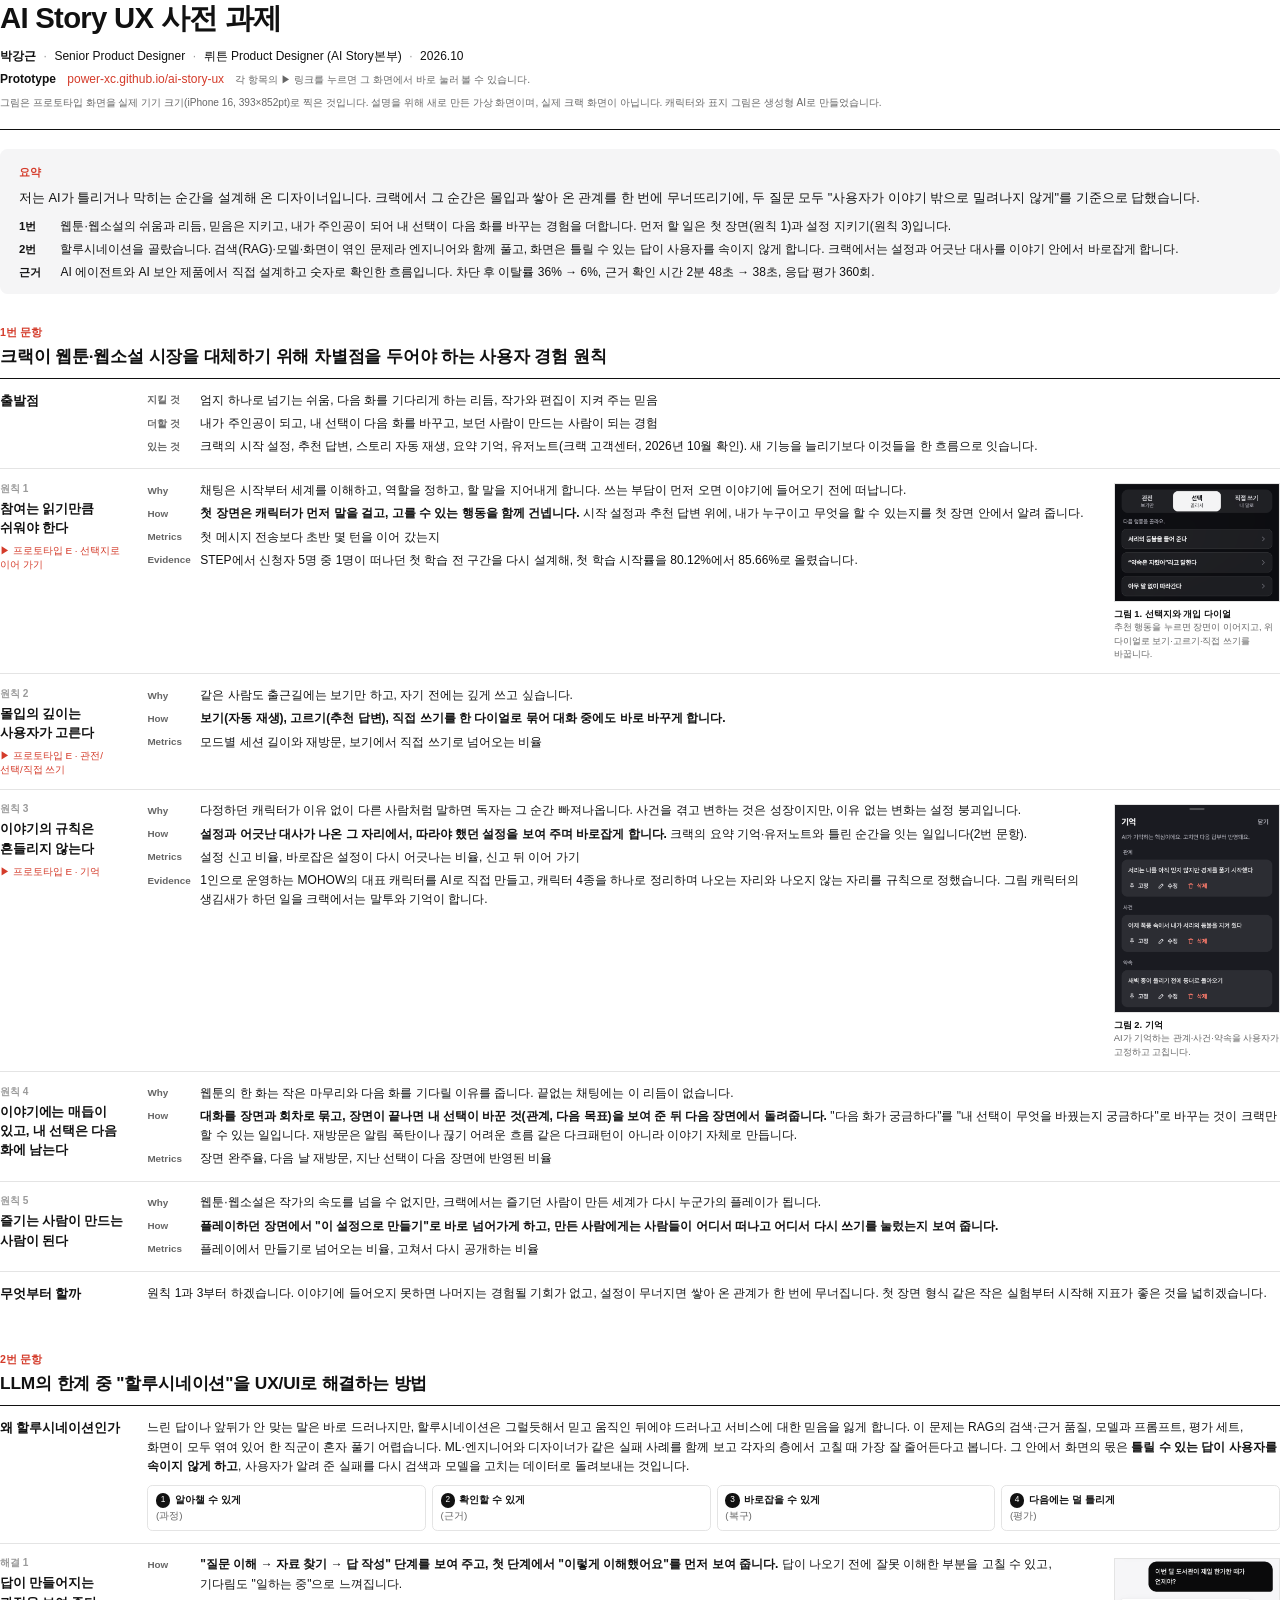
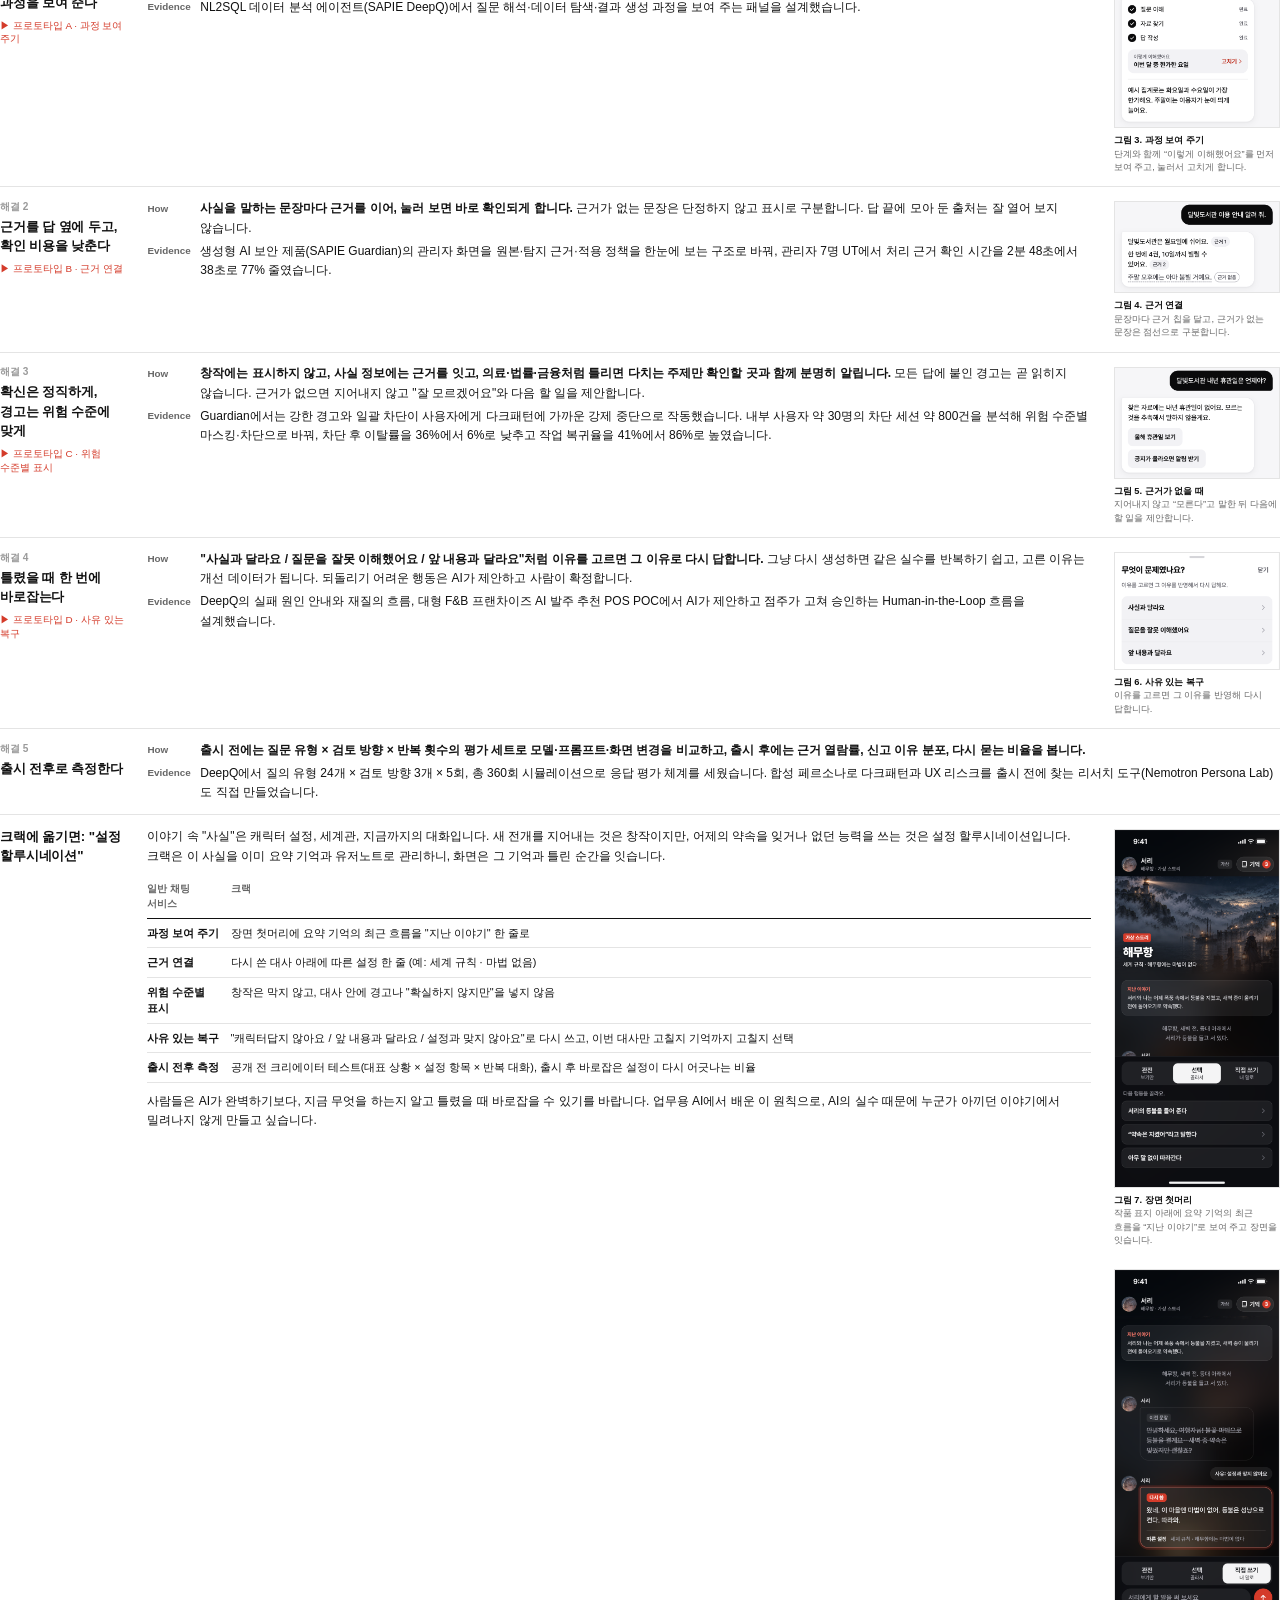
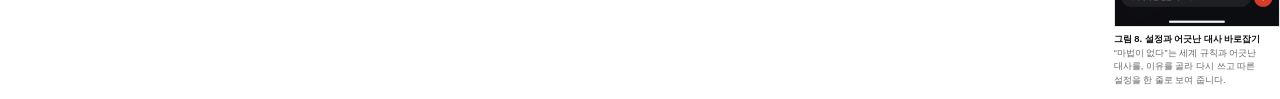
==== commit 4f26dca8: "feat: Crack-style prototype on a token system with original art - One component set with light (assi" ====
--- a/print.html
+++ b/print.html
@@ -12,16 +12,16 @@
   <h1>AI Story UX 사전 과제</h1>
   <p class="meta"><strong>박강근</strong><span>Senior Product Designer</span><span>뤼튼 Product Designer (AI Story본부)</span><span>2026.10</span></p>
   <p class="links"><strong>Prototype</strong><a href="https://power-xc.github.io/ai-story-ux/">power-xc.github.io/ai-story-ux</a><span class="hint">각 항목의 ▶ 링크를 누르면 그 화면에서 바로 눌러 볼 수 있습니다.</span></p>
-  <p class="note">그림은 프로토타입 화면을 실제 기기 크기(iPhone 16, 393×852pt)로 찍은 것입니다. 설명을 위해 새로 만든 가상 화면이며, 실제 크랙 화면이 아닙니다.</p>
+  <p class="note">그림은 프로토타입 화면을 실제 기기 크기(iPhone 16, 393×852pt)로 찍은 것입니다. 설명을 위해 새로 만든 가상 화면이며, 실제 크랙 화면이 아닙니다. 캐릭터와 표지 그림은 생성형 AI로 만들었습니다.</p>
 </header>
 <main>
 <section class="summary"><h2>요약</h2><div class="lead"><p>저는 AI가 틀리거나 막히는 순간을 설계해 온 디자이너입니다. 크랙에서 그 순간은 몰입과 쌓아 온 관계를 한 번에 무너뜨리기에, 두 질문 모두 "사용자가 이야기 밖으로 밀려나지 않게"를 기준으로 답했습니다.</p>
 <dl class="kv"><div><dt>1번</dt><dd>웹툰·웹소설의 쉬움과 리듬, 믿음은 지키고, 내가 주인공이 되어 내 선택이 다음 화를 바꾸는 경험을 더합니다. 먼저 할 일은 첫 장면(원칙 1)과 설정 지키기(원칙 3)입니다.</dd></div><div><dt>2번</dt><dd>할루시네이션을 골랐습니다. 검색(RAG)·모델·화면이 엮인 문제라 엔지니어와 함께 풀고, 화면은 틀릴 수 있는 답이 사용자를 속이지 않게 합니다. 크랙에서는 설정과 어긋난 대사를 이야기 안에서 바로잡게 합니다.</dd></div><div><dt>근거</dt><dd>AI 에이전트와 AI 보안 제품에서 직접 설계하고 숫자로 확인한 흐름입니다. 차단 후 이탈률 36% → 6%, 근거 확인 시간 2분 48초 → 38초, 응답 평가 360회.</dd></div></dl></div></section>
-<section class="q"><div class="q-head"><span class="q-n">1번 문항</span><h2>크랙이 웹툰·웹소설 시장을 대체하기 위해 차별점을 두어야 하는 사용자 경험 원칙</h2></div><article class="row"><div class="row-t"><h3>출발점</h3></div><div class="row-d"><dl class="kv"><div><dt>지킬 것</dt><dd>엄지 하나로 넘기는 쉬움, 다음 화를 기다리게 하는 리듬, 작가와 편집이 지켜 주는 믿음</dd></div><div><dt>더할 것</dt><dd>내가 주인공이 되고, 내 선택이 다음 화를 바꾸고, 보던 사람이 만드는 사람이 되는 경험</dd></div><div><dt>있는 것</dt><dd>크랙의 시작 설정, 추천 답변, 스토리 자동 재생, 요약 기억, 유저노트(크랙 고객센터, 2026년 10월 확인). 새 기능을 늘리기보다 이것들을 한 흐름으로 잇습니다.</dd></div></dl></div></article><article class="row has-fig"><div class="row-t"><span class="n">원칙 1</span><h3>참여는 읽기만큼 쉬워야 한다</h3><a class="try" href="https://power-xc.github.io/ai-story-ux/#proto-e-choice">▶ 프로토타입 E · 선택지로 이어 가기</a></div><div class="row-d"><div class="row-x"><dl class="kv"><div><dt>Why</dt><dd>채팅은 시작부터 세계를 이해하고, 역할을 정하고, 할 말을 지어내게 합니다. 쓰는 부담이 먼저 오면 이야기에 들어오기 전에 떠납니다.</dd></div><div><dt>How</dt><dd><strong>첫 장면은 캐릭터가 먼저 말을 걸고, 고를 수 있는 행동을 함께 건넵니다.</strong> 시작 설정과 추천 답변 위에, 내가 누구이고 무엇을 할 수 있는지를 첫 장면 안에서 알려 줍니다.</dd></div><div><dt>Metrics</dt><dd>첫 메시지 전송보다 초반 몇 턴을 이어 갔는지</dd></div><div><dt>Evidence</dt><dd>STEP에서 신청자 5명 중 1명이 떠나던 첫 학습 전 구간을 다시 설계해, 첫 학습 시작률을 80.12%에서 85.66%로 올렸습니다.</dd></div></dl></div><figure class="shot shot-e-dock"><img src="assets/fig/e-dock.png" alt="선택지와 개입 다이얼"><figcaption><b>그림 1. 선택지와 개입 다이얼</b> 추천 행동을 누르면 장면이 이어지고, 위 다이얼로 보기·고르기·직접 쓰기를 바꿉니다.</figcaption></figure></div></article><article class="row"><div class="row-t"><span class="n">원칙 2</span><h3>몰입의 깊이는 사용자가 고른다</h3><a class="try" href="https://power-xc.github.io/ai-story-ux/#proto-e-dial">▶ 프로토타입 E · 관전/선택/직접 쓰기</a></div><div class="row-d"><dl class="kv"><div><dt>Why</dt><dd>같은 사람도 출근길에는 보기만 하고, 자기 전에는 깊게 쓰고 싶습니다.</dd></div><div><dt>How</dt><dd><strong>보기(자동 재생), 고르기(추천 답변), 직접 쓰기를 한 다이얼로 묶어 대화 중에도 바로 바꾸게 합니다.</strong></dd></div><div><dt>Metrics</dt><dd>모드별 세션 길이와 재방문, 보기에서 직접 쓰기로 넘어오는 비율</dd></div></dl></div></article><article class="row has-fig"><div class="row-t"><span class="n">원칙 3</span><h3>이야기의 규칙은 흔들리지 않는다</h3><a class="try" href="https://power-xc.github.io/ai-story-ux/#proto-e-memory">▶ 프로토타입 E · 기억</a></div><div class="row-d"><div class="row-x"><dl class="kv"><div><dt>Why</dt><dd>다정하던 캐릭터가 이유 없이 다른 사람처럼 말하면 독자는 그 순간 빠져나옵니다. 사건을 겪고 변하는 것은 성장이지만, 이유 없는 변화는 설정 붕괴입니다.</dd></div><div><dt>How</dt><dd><strong>설정과 어긋난 대사가 나온 그 자리에서, 따라야 했던 설정을 보여 주며 바로잡게 합니다.</strong> 크랙의 요약 기억·유저노트와 틀린 순간을 잇는 일입니다(2번 문항).</dd></div><div><dt>Metrics</dt><dd>설정 신고 비율, 바로잡은 설정이 다시 어긋나는 비율, 신고 뒤 이어 가기</dd></div><div><dt>Evidence</dt><dd>1인으로 운영하는 MOHOW의 대표 캐릭터를 AI로 직접 만들고, 캐릭터 4종을 하나로 정리하며 나오는 자리와 나오지 않는 자리를 규칙으로 정했습니다. 그림 캐릭터의 생김새가 하던 일을 크랙에서는 말투와 기억이 합니다.</dd></div></dl></div><figure class="shot shot-e-memory"><img src="assets/fig/e-memory.png" alt="기억"><figcaption><b>그림 2. 기억</b> AI가 기억하는 관계·사건·약속을 사용자가 고정하고 고칩니다.</figcaption></figure></div></article><article class="row"><div class="row-t"><span class="n">원칙 4</span><h3>이야기에는 매듭이 있고, 내 선택은 다음 화에 남는다</h3></div><div class="row-d"><dl class="kv"><div><dt>Why</dt><dd>웹툰의 한 화는 작은 마무리와 다음 화를 기다릴 이유를 줍니다. 끝없는 채팅에는 이 리듬이 없습니다.</dd></div><div><dt>How</dt><dd><strong>대화를 장면과 회차로 묶고, 장면이 끝나면 내 선택이 바꾼 것(관계, 다음 목표)을 보여 준 뒤 다음 장면에서 돌려줍니다.</strong> "다음 화가 궁금하다"를 "내 선택이 무엇을 바꿨는지 궁금하다"로 바꾸는 것이 크랙만 할 수 있는 일입니다. 재방문은 알림 폭탄이나 끊기 어려운 흐름 같은 다크패턴이 아니라 이야기 자체로 만듭니다.</dd></div><div><dt>Metrics</dt><dd>장면 완주율, 다음 날 재방문, 지난 선택이 다음 장면에 반영된 비율</dd></div></dl></div></article><article class="row"><div class="row-t"><span class="n">원칙 5</span><h3>즐기는 사람이 만드는 사람이 된다</h3></div><div class="row-d"><dl class="kv"><div><dt>Why</dt><dd>웹툰·웹소설은 작가의 속도를 넘을 수 없지만, 크랙에서는 즐기던 사람이 만든 세계가 다시 누군가의 플레이가 됩니다.</dd></div><div><dt>How</dt><dd><strong>플레이하던 장면에서 "이 설정으로 만들기"로 바로 넘어가게 하고, 만든 사람에게는 사람들이 어디서 떠나고 어디서 다시 쓰기를 눌렀는지 보여 줍니다.</strong></dd></div><div><dt>Metrics</dt><dd>플레이에서 만들기로 넘어오는 비율, 고쳐서 다시 공개하는 비율</dd></div></dl></div></article><article class="row"><div class="row-t"><h3>무엇부터 할까</h3></div><div class="row-d"><p>원칙 1과 3부터 하겠습니다. 이야기에 들어오지 못하면 나머지는 경험될 기회가 없고, 설정이 무너지면 쌓아 온 관계가 한 번에 무너집니다. 첫 장면 형식 같은 작은 실험부터 시작해 지표가 좋은 것을 넓히겠습니다.</p></div></article></section>
+<section class="q"><div class="q-head"><span class="q-n">1번 문항</span><h2>크랙이 웹툰·웹소설 시장을 대체하기 위해 차별점을 두어야 하는 사용자 경험 원칙</h2></div><article class="row"><div class="row-t"><h3>출발점</h3></div><div class="row-d"><dl class="kv"><div><dt>지킬 것</dt><dd>엄지 하나로 넘기는 쉬움, 다음 화를 기다리게 하는 리듬, 작가와 편집이 지켜 주는 믿음</dd></div><div><dt>더할 것</dt><dd>내가 주인공이 되고, 내 선택이 다음 화를 바꾸고, 보던 사람이 만드는 사람이 되는 경험</dd></div><div><dt>있는 것</dt><dd>크랙의 시작 설정, 추천 답변, 스토리 자동 재생, 요약 기억, 유저노트(크랙 고객센터, 2026년 10월 확인). 새 기능을 늘리기보다 이것들을 한 흐름으로 잇습니다.</dd></div></dl></div></article><article class="row has-fig"><div class="row-t"><span class="n">원칙 1</span><h3>참여는 읽기만큼 쉬워야 한다</h3><a class="try" href="https://power-xc.github.io/ai-story-ux/#proto-e-choice">▶ 프로토타입 E · 선택지로 이어 가기</a></div><div class="row-d"><div class="row-x"><dl class="kv"><div><dt>Why</dt><dd>채팅은 시작부터 세계를 이해하고, 역할을 정하고, 할 말을 지어내게 합니다. 쓰는 부담이 먼저 오면 이야기에 들어오기 전에 떠납니다.</dd></div><div><dt>How</dt><dd><strong>첫 장면은 캐릭터가 먼저 말을 걸고, 고를 수 있는 행동을 함께 건넵니다.</strong> 시작 설정과 추천 답변 위에, 내가 누구이고 무엇을 할 수 있는지를 첫 장면 안에서 알려 줍니다.</dd></div><div><dt>Metrics</dt><dd>첫 메시지 전송보다 초반 몇 턴을 이어 갔는지</dd></div><div><dt>Evidence</dt><dd>STEP에서 신청자 5명 중 1명이 떠나던 첫 학습 전 구간을 다시 설계해, 첫 학습 시작률을 80.12%에서 85.66%로 올렸습니다.</dd></div></dl></div><div class="figs"><figure class="shot shot-e-dock"><img src="assets/fig/e-dock.png" alt="선택지와 개입 다이얼"><figcaption><b>그림 1. 선택지와 개입 다이얼</b> 추천 행동을 누르면 장면이 이어지고, 위 다이얼로 보기·고르기·직접 쓰기를 바꿉니다.</figcaption></figure></div></div></article><article class="row"><div class="row-t"><span class="n">원칙 2</span><h3>몰입의 깊이는 사용자가 고른다</h3><a class="try" href="https://power-xc.github.io/ai-story-ux/#proto-e-dial">▶ 프로토타입 E · 관전/선택/직접 쓰기</a></div><div class="row-d"><dl class="kv"><div><dt>Why</dt><dd>같은 사람도 출근길에는 보기만 하고, 자기 전에는 깊게 쓰고 싶습니다.</dd></div><div><dt>How</dt><dd><strong>보기(자동 재생), 고르기(추천 답변), 직접 쓰기를 한 다이얼로 묶어 대화 중에도 바로 바꾸게 합니다.</strong></dd></div><div><dt>Metrics</dt><dd>모드별 세션 길이와 재방문, 보기에서 직접 쓰기로 넘어오는 비율</dd></div></dl></div></article><article class="row has-fig"><div class="row-t"><span class="n">원칙 3</span><h3>이야기의 규칙은 흔들리지 않는다</h3><a class="try" href="https://power-xc.github.io/ai-story-ux/#proto-e-memory">▶ 프로토타입 E · 기억</a></div><div class="row-d"><div class="row-x"><dl class="kv"><div><dt>Why</dt><dd>다정하던 캐릭터가 이유 없이 다른 사람처럼 말하면 독자는 그 순간 빠져나옵니다. 사건을 겪고 변하는 것은 성장이지만, 이유 없는 변화는 설정 붕괴입니다.</dd></div><div><dt>How</dt><dd><strong>설정과 어긋난 대사가 나온 그 자리에서, 따라야 했던 설정을 보여 주며 바로잡게 합니다.</strong> 크랙의 요약 기억·유저노트와 틀린 순간을 잇는 일입니다(2번 문항).</dd></div><div><dt>Metrics</dt><dd>설정 신고 비율, 바로잡은 설정이 다시 어긋나는 비율, 신고 뒤 이어 가기</dd></div><div><dt>Evidence</dt><dd>1인으로 운영하는 MOHOW의 대표 캐릭터를 AI로 직접 만들고, 캐릭터 4종을 하나로 정리하며 나오는 자리와 나오지 않는 자리를 규칙으로 정했습니다. 그림 캐릭터의 생김새가 하던 일을 크랙에서는 말투와 기억이 합니다.</dd></div></dl></div><div class="figs"><figure class="shot shot-e-memory"><img src="assets/fig/e-memory.png" alt="기억"><figcaption><b>그림 2. 기억</b> AI가 기억하는 관계·사건·약속을 사용자가 고정하고 고칩니다.</figcaption></figure></div></div></article><article class="row"><div class="row-t"><span class="n">원칙 4</span><h3>이야기에는 매듭이 있고, 내 선택은 다음 화에 남는다</h3></div><div class="row-d"><dl class="kv"><div><dt>Why</dt><dd>웹툰의 한 화는 작은 마무리와 다음 화를 기다릴 이유를 줍니다. 끝없는 채팅에는 이 리듬이 없습니다.</dd></div><div><dt>How</dt><dd><strong>대화를 장면과 회차로 묶고, 장면이 끝나면 내 선택이 바꾼 것(관계, 다음 목표)을 보여 준 뒤 다음 장면에서 돌려줍니다.</strong> "다음 화가 궁금하다"를 "내 선택이 무엇을 바꿨는지 궁금하다"로 바꾸는 것이 크랙만 할 수 있는 일입니다. 재방문은 알림 폭탄이나 끊기 어려운 흐름 같은 다크패턴이 아니라 이야기 자체로 만듭니다.</dd></div><div><dt>Metrics</dt><dd>장면 완주율, 다음 날 재방문, 지난 선택이 다음 장면에 반영된 비율</dd></div></dl></div></article><article class="row"><div class="row-t"><span class="n">원칙 5</span><h3>즐기는 사람이 만드는 사람이 된다</h3></div><div class="row-d"><dl class="kv"><div><dt>Why</dt><dd>웹툰·웹소설은 작가의 속도를 넘을 수 없지만, 크랙에서는 즐기던 사람이 만든 세계가 다시 누군가의 플레이가 됩니다.</dd></div><div><dt>How</dt><dd><strong>플레이하던 장면에서 "이 설정으로 만들기"로 바로 넘어가게 하고, 만든 사람에게는 사람들이 어디서 떠나고 어디서 다시 쓰기를 눌렀는지 보여 줍니다.</strong></dd></div><div><dt>Metrics</dt><dd>플레이에서 만들기로 넘어오는 비율, 고쳐서 다시 공개하는 비율</dd></div></dl></div></article><article class="row"><div class="row-t"><h3>무엇부터 할까</h3></div><div class="row-d"><p>원칙 1과 3부터 하겠습니다. 이야기에 들어오지 못하면 나머지는 경험될 기회가 없고, 설정이 무너지면 쌓아 온 관계가 한 번에 무너집니다. 첫 장면 형식 같은 작은 실험부터 시작해 지표가 좋은 것을 넓히겠습니다.</p></div></article></section>
 <section class="q"><div class="q-head"><span class="q-n">2번 문항</span><h2>LLM의 한계 중 "할루시네이션"을 UX/UI로 해결하는 방법</h2></div><article class="row"><div class="row-t"><h3>왜 할루시네이션인가</h3></div><div class="row-d"><p>느린 답이나 앞뒤가 안 맞는 말은 바로 드러나지만, 할루시네이션은 그럴듯해서 믿고 움직인 뒤에야 드러나고 서비스에 대한 믿음을 잃게 합니다. 이 문제는 RAG의 검색·근거 품질, 모델과 프롬프트, 평가 세트, 화면이 모두 엮여 있어 한 직군이 혼자 풀기 어렵습니다. ML·엔지니어와 디자이너가 같은 실패 사례를 함께 보고 각자의 층에서 고칠 때 가장 잘 줄어든다고 봅니다. 그 안에서 화면의 몫은 <strong>틀릴 수 있는 답이 사용자를 속이지 않게 하고</strong>, 사용자가 알려 준 실패를 다시 검색과 모델을 고치는 데이터로 돌려보내는 것입니다.</p>
-<ol class="flow" aria-label="네 단계"><li><span class="flow-n" aria-hidden="true">1</span><strong>알아챌 수 있게</strong> <small>(과정)</small></li><li><span class="flow-n" aria-hidden="true">2</span><strong>확인할 수 있게</strong> <small>(근거)</small></li><li><span class="flow-n" aria-hidden="true">3</span><strong>바로잡을 수 있게</strong> <small>(복구)</small></li><li><span class="flow-n" aria-hidden="true">4</span><strong>다음에는 덜 틀리게</strong> <small>(평가)</small></li></ol></div></article><article class="row has-fig"><div class="row-t"><span class="n">해결 1</span><h3>답이 만들어지는 과정을 보여 준다</h3><a class="try" href="https://power-xc.github.io/ai-story-ux/#proto-a">▶ 프로토타입 A · 과정 보여 주기</a></div><div class="row-d"><div class="row-x"><dl class="kv"><div><dt>How</dt><dd><strong>"질문 이해 → 자료 찾기 → 답 작성" 단계를 보여 주고, 첫 단계에서 "이렇게 이해했어요"를 먼저 보여 줍니다.</strong> 답이 나오기 전에 잘못 이해한 부분을 고칠 수 있고, 기다림도 "일하는 중"으로 느껴집니다.</dd></div><div><dt>Evidence</dt><dd>NL2SQL 데이터 분석 에이전트(SAPIE DeepQ)에서 질문 해석·데이터 탐색·결과 생성 과정을 보여 주는 패널을 설계했습니다.</dd></div></dl></div><figure class="shot shot-a"><img src="assets/fig/a.png" alt="과정 보여 주기"><figcaption><b>그림 3. 과정 보여 주기</b> 단계와 함께 “이렇게 이해했어요”를 먼저 보여 주고, 눌러서 고치게 합니다.</figcaption></figure></div></article><article class="row has-fig"><div class="row-t"><span class="n">해결 2</span><h3>근거를 답 옆에 두고, 확인 비용을 낮춘다</h3><a class="try" href="https://power-xc.github.io/ai-story-ux/#proto-b">▶ 프로토타입 B · 근거 연결</a></div><div class="row-d"><div class="row-x"><dl class="kv"><div><dt>How</dt><dd><strong>사실을 말하는 문장마다 근거를 이어, 눌러 보면 바로 확인되게 합니다.</strong> 근거가 없는 문장은 단정하지 않고 표시로 구분합니다. 답 끝에 모아 둔 출처는 잘 열어 보지 않습니다.</dd></div><div><dt>Evidence</dt><dd>생성형 AI 보안 제품(SAPIE Guardian)의 관리자 화면을 원본·탐지 근거·적용 정책을 한눈에 보는 구조로 바꿔, 관리자 7명 UT에서 처리 근거 확인 시간을 2분 48초에서 38초로 77% 줄였습니다.</dd></div></dl></div><figure class="shot shot-b"><img src="assets/fig/b.png" alt="근거 연결"><figcaption><b>그림 4. 근거 연결</b> 문장마다 근거 칩을 달고, 근거가 없는 문장은 점선으로 구분합니다.</figcaption></figure></div></article><article class="row has-fig"><div class="row-t"><span class="n">해결 3</span><h3>확신은 정직하게, 경고는 위험 수준에 맞게</h3><a class="try" href="https://power-xc.github.io/ai-story-ux/#proto-c">▶ 프로토타입 C · 위험 수준별 표시</a></div><div class="row-d"><div class="row-x"><dl class="kv"><div><dt>How</dt><dd><strong>창작에는 표시하지 않고, 사실 정보에는 근거를 잇고, 의료·법률·금융처럼 틀리면 다치는 주제만 확인할 곳과 함께 분명히 알립니다.</strong> 모든 답에 붙인 경고는 곧 읽히지 않습니다. 근거가 없으면 지어내지 않고 "잘 모르겠어요"와 다음 할 일을 제안합니다.</dd></div><div><dt>Evidence</dt><dd>Guardian에서는 강한 경고와 일괄 차단이 사용자에게 다크패턴에 가까운 강제 중단으로 작동했습니다. 내부 사용자 약 30명의 차단 세션 약 800건을 분석해 위험 수준별 마스킹·차단으로 바꿔, 차단 후 이탈률을 36%에서 6%로 낮추고 작업 복귀율을 41%에서 86%로 높였습니다.</dd></div></dl></div><figure class="shot shot-c"><img src="assets/fig/c.png" alt="근거가 없을 때"><figcaption><b>그림 5. 근거가 없을 때</b> 지어내지 않고 “모른다”고 말한 뒤 다음에 할 일을 제안합니다.</figcaption></figure></div></article><article class="row has-fig"><div class="row-t"><span class="n">해결 4</span><h3>틀렸을 때 한 번에 바로잡는다</h3><a class="try" href="https://power-xc.github.io/ai-story-ux/#proto-d">▶ 프로토타입 D · 사유 있는 복구</a></div><div class="row-d"><div class="row-x"><dl class="kv"><div><dt>How</dt><dd><strong>"사실과 달라요 / 질문을 잘못 이해했어요 / 앞 내용과 달라요"처럼 이유를 고르면 그 이유로 다시 답합니다.</strong> 그냥 다시 생성하면 같은 실수를 반복하기 쉽고, 고른 이유는 개선 데이터가 됩니다. 되돌리기 어려운 행동은 AI가 제안하고 사람이 확정합니다.</dd></div><div><dt>Evidence</dt><dd>DeepQ의 실패 원인 안내와 재질의 흐름, 대형 F&amp;B 프랜차이즈 AI 발주 추천 POS POC에서 AI가 제안하고 점주가 고쳐 승인하는 Human-in-the-Loop 흐름을 설계했습니다.</dd></div></dl></div><figure class="shot shot-d"><img src="assets/fig/d.png" alt="사유 있는 복구"><figcaption><b>그림 6. 사유 있는 복구</b> 이유를 고르면 그 이유를 반영해 다시 답합니다.</figcaption></figure></div></article><article class="row"><div class="row-t"><span class="n">해결 5</span><h3>출시 전후로 측정한다</h3></div><div class="row-d"><dl class="kv"><div><dt>How</dt><dd><strong>출시 전에는 질문 유형 × 검토 방향 × 반복 횟수의 평가 세트로 모델·프롬프트·화면 변경을 비교하고, 출시 후에는 근거 열람률, 신고 이유 분포, 다시 묻는 비율을 봅니다.</strong></dd></div><div><dt>Evidence</dt><dd>DeepQ에서 질의 유형 24개 × 검토 방향 3개 × 5회, 총 360회 시뮬레이션으로 응답 평가 체계를 세웠습니다. 합성 페르소나로 다크패턴과 UX 리스크를 출시 전에 찾는 리서치 도구(Nemotron Persona Lab)도 직접 만들었습니다.</dd></div></dl></div></article><article class="row has-fig"><div class="row-t"><h3>크랙에 옮기면: "설정 할루시네이션"</h3></div><div class="row-d"><div class="row-x"><p>이야기 속 "사실"은 캐릭터 설정, 세계관, 지금까지의 대화입니다. 새 전개를 지어내는 것은 창작이지만, 어제의 약속을 잊거나 없던 능력을 쓰는 것은 설정 할루시네이션입니다. 크랙은 이 사실을 이미 요약 기억과 유저노트로 관리하니, 화면은 그 기억과 틀린 순간을 잇습니다.</p>
+<ol class="flow" aria-label="네 단계"><li><span class="flow-n" aria-hidden="true">1</span><strong>알아챌 수 있게</strong> <small>(과정)</small></li><li><span class="flow-n" aria-hidden="true">2</span><strong>확인할 수 있게</strong> <small>(근거)</small></li><li><span class="flow-n" aria-hidden="true">3</span><strong>바로잡을 수 있게</strong> <small>(복구)</small></li><li><span class="flow-n" aria-hidden="true">4</span><strong>다음에는 덜 틀리게</strong> <small>(평가)</small></li></ol></div></article><article class="row has-fig"><div class="row-t"><span class="n">해결 1</span><h3>답이 만들어지는 과정을 보여 준다</h3><a class="try" href="https://power-xc.github.io/ai-story-ux/#proto-a">▶ 프로토타입 A · 과정 보여 주기</a></div><div class="row-d"><div class="row-x"><dl class="kv"><div><dt>How</dt><dd><strong>"질문 이해 → 자료 찾기 → 답 작성" 단계를 보여 주고, 첫 단계에서 "이렇게 이해했어요"를 먼저 보여 줍니다.</strong> 답이 나오기 전에 잘못 이해한 부분을 고칠 수 있고, 기다림도 "일하는 중"으로 느껴집니다.</dd></div><div><dt>Evidence</dt><dd>NL2SQL 데이터 분석 에이전트(SAPIE DeepQ)에서 질문 해석·데이터 탐색·결과 생성 과정을 보여 주는 패널을 설계했습니다.</dd></div></dl></div><div class="figs"><figure class="shot shot-a"><img src="assets/fig/a.png" alt="과정 보여 주기"><figcaption><b>그림 3. 과정 보여 주기</b> 단계와 함께 “이렇게 이해했어요”를 먼저 보여 주고, 눌러서 고치게 합니다.</figcaption></figure></div></div></article><article class="row has-fig"><div class="row-t"><span class="n">해결 2</span><h3>근거를 답 옆에 두고, 확인 비용을 낮춘다</h3><a class="try" href="https://power-xc.github.io/ai-story-ux/#proto-b">▶ 프로토타입 B · 근거 연결</a></div><div class="row-d"><div class="row-x"><dl class="kv"><div><dt>How</dt><dd><strong>사실을 말하는 문장마다 근거를 이어, 눌러 보면 바로 확인되게 합니다.</strong> 근거가 없는 문장은 단정하지 않고 표시로 구분합니다. 답 끝에 모아 둔 출처는 잘 열어 보지 않습니다.</dd></div><div><dt>Evidence</dt><dd>생성형 AI 보안 제품(SAPIE Guardian)의 관리자 화면을 원본·탐지 근거·적용 정책을 한눈에 보는 구조로 바꿔, 관리자 7명 UT에서 처리 근거 확인 시간을 2분 48초에서 38초로 77% 줄였습니다.</dd></div></dl></div><div class="figs"><figure class="shot shot-b"><img src="assets/fig/b.png" alt="근거 연결"><figcaption><b>그림 4. 근거 연결</b> 문장마다 근거 칩을 달고, 근거가 없는 문장은 점선으로 구분합니다.</figcaption></figure></div></div></article><article class="row has-fig"><div class="row-t"><span class="n">해결 3</span><h3>확신은 정직하게, 경고는 위험 수준에 맞게</h3><a class="try" href="https://power-xc.github.io/ai-story-ux/#proto-c">▶ 프로토타입 C · 위험 수준별 표시</a></div><div class="row-d"><div class="row-x"><dl class="kv"><div><dt>How</dt><dd><strong>창작에는 표시하지 않고, 사실 정보에는 근거를 잇고, 의료·법률·금융처럼 틀리면 다치는 주제만 확인할 곳과 함께 분명히 알립니다.</strong> 모든 답에 붙인 경고는 곧 읽히지 않습니다. 근거가 없으면 지어내지 않고 "잘 모르겠어요"와 다음 할 일을 제안합니다.</dd></div><div><dt>Evidence</dt><dd>Guardian에서는 강한 경고와 일괄 차단이 사용자에게 다크패턴에 가까운 강제 중단으로 작동했습니다. 내부 사용자 약 30명의 차단 세션 약 800건을 분석해 위험 수준별 마스킹·차단으로 바꿔, 차단 후 이탈률을 36%에서 6%로 낮추고 작업 복귀율을 41%에서 86%로 높였습니다.</dd></div></dl></div><div class="figs"><figure class="shot shot-c"><img src="assets/fig/c.png" alt="근거가 없을 때"><figcaption><b>그림 5. 근거가 없을 때</b> 지어내지 않고 “모른다”고 말한 뒤 다음에 할 일을 제안합니다.</figcaption></figure></div></div></article><article class="row has-fig"><div class="row-t"><span class="n">해결 4</span><h3>틀렸을 때 한 번에 바로잡는다</h3><a class="try" href="https://power-xc.github.io/ai-story-ux/#proto-d">▶ 프로토타입 D · 사유 있는 복구</a></div><div class="row-d"><div class="row-x"><dl class="kv"><div><dt>How</dt><dd><strong>"사실과 달라요 / 질문을 잘못 이해했어요 / 앞 내용과 달라요"처럼 이유를 고르면 그 이유로 다시 답합니다.</strong> 그냥 다시 생성하면 같은 실수를 반복하기 쉽고, 고른 이유는 개선 데이터가 됩니다. 되돌리기 어려운 행동은 AI가 제안하고 사람이 확정합니다.</dd></div><div><dt>Evidence</dt><dd>DeepQ의 실패 원인 안내와 재질의 흐름, 대형 F&amp;B 프랜차이즈 AI 발주 추천 POS POC에서 AI가 제안하고 점주가 고쳐 승인하는 Human-in-the-Loop 흐름을 설계했습니다.</dd></div></dl></div><div class="figs"><figure class="shot shot-d"><img src="assets/fig/d.png" alt="사유 있는 복구"><figcaption><b>그림 6. 사유 있는 복구</b> 이유를 고르면 그 이유를 반영해 다시 답합니다.</figcaption></figure></div></div></article><article class="row"><div class="row-t"><span class="n">해결 5</span><h3>출시 전후로 측정한다</h3></div><div class="row-d"><dl class="kv"><div><dt>How</dt><dd><strong>출시 전에는 질문 유형 × 검토 방향 × 반복 횟수의 평가 세트로 모델·프롬프트·화면 변경을 비교하고, 출시 후에는 근거 열람률, 신고 이유 분포, 다시 묻는 비율을 봅니다.</strong></dd></div><div><dt>Evidence</dt><dd>DeepQ에서 질의 유형 24개 × 검토 방향 3개 × 5회, 총 360회 시뮬레이션으로 응답 평가 체계를 세웠습니다. 합성 페르소나로 다크패턴과 UX 리스크를 출시 전에 찾는 리서치 도구(Nemotron Persona Lab)도 직접 만들었습니다.</dd></div></dl></div></article><article class="row has-fig"><div class="row-t"><h3>크랙에 옮기면: "설정 할루시네이션"</h3></div><div class="row-d"><div class="row-x"><p>이야기 속 "사실"은 캐릭터 설정, 세계관, 지금까지의 대화입니다. 새 전개를 지어내는 것은 창작이지만, 어제의 약속을 잊거나 없던 능력을 쓰는 것은 설정 할루시네이션입니다. 크랙은 이 사실을 이미 요약 기억과 유저노트로 관리하니, 화면은 그 기억과 틀린 순간을 잇습니다.</p>
 <div class="tablewrap"><table><thead><tr><th scope="col">일반 채팅 서비스</th><th scope="col">크랙</th></tr></thead><tbody><tr><th scope="row">과정 보여 주기</th><td data-label="크랙">장면 첫머리에 요약 기억의 최근 흐름을 "지난 이야기" 한 줄로</td></tr><tr><th scope="row">근거 연결</th><td data-label="크랙">다시 쓴 대사 아래에 따른 설정 한 줄 (예: 세계 규칙 · 마법 없음)</td></tr><tr><th scope="row">위험 수준별 표시</th><td data-label="크랙">창작은 막지 않고, 대사 안에 경고나 "확실하지 않지만"을 넣지 않음</td></tr><tr><th scope="row">사유 있는 복구</th><td data-label="크랙">"캐릭터답지 않아요 / 앞 내용과 달라요 / 설정과 맞지 않아요"로 다시 쓰고, 이번 대사만 고칠지 기억까지 고칠지 선택</td></tr><tr><th scope="row">출시 전후 측정</th><td data-label="크랙">공개 전 크리에이터 테스트(대표 상황 × 설정 항목 × 반복 대화), 출시 후 바로잡은 설정이 다시 어긋나는 비율</td></tr></tbody></table></div>
-<p>사람들은 AI가 완벽하기보다, 지금 무엇을 하는지 알고 틀렸을 때 바로잡을 수 있기를 바랍니다. 업무용 AI에서 배운 이 원칙으로, AI의 실수 때문에 누군가 아끼던 이야기에서 밀려나지 않게 만들고 싶습니다.</p></div><figure class="shot shot-e-fix"><img src="assets/fig/e-fix.png" alt="설정과 어긋난 대사 바로잡기"><figcaption><b>그림 7. 설정과 어긋난 대사 바로잡기</b> “마법이 없다”는 세계 규칙과 어긋난 대사를, 이유를 골라 다시 쓰고 따른 설정을 한 줄로 보여 줍니다.</figcaption></figure></div></article></section>
+<p>사람들은 AI가 완벽하기보다, 지금 무엇을 하는지 알고 틀렸을 때 바로잡을 수 있기를 바랍니다. 업무용 AI에서 배운 이 원칙으로, AI의 실수 때문에 누군가 아끼던 이야기에서 밀려나지 않게 만들고 싶습니다.</p></div><div class="figs"><figure class="shot shot-e-open"><img src="assets/fig/e-open.png" alt="장면 첫머리"><figcaption><b>그림 7. 장면 첫머리</b> 작품 표지 아래에 요약 기억의 최근 흐름을 “지난 이야기”로 보여 주고 장면을 잇습니다.</figcaption></figure><figure class="shot shot-e-fix"><img src="assets/fig/e-fix.png" alt="설정과 어긋난 대사 바로잡기"><figcaption><b>그림 8. 설정과 어긋난 대사 바로잡기</b> “마법이 없다”는 세계 규칙과 어긋난 대사를, 이유를 골라 다시 쓰고 따른 설정을 한 줄로 보여 줍니다.</figcaption></figure></div></div></article></section>
 </main>
 </body>
 </html>
--- a/assets/print.css
+++ b/assets/print.css
@@ -286,6 +286,10 @@
 }
 
 /* figures: real-size prototype screens */
+.figs {
+  display: grid;
+  row-gap: 5mm;
+}
 .shot {
   margin: 0.6mm 0 0;
 }
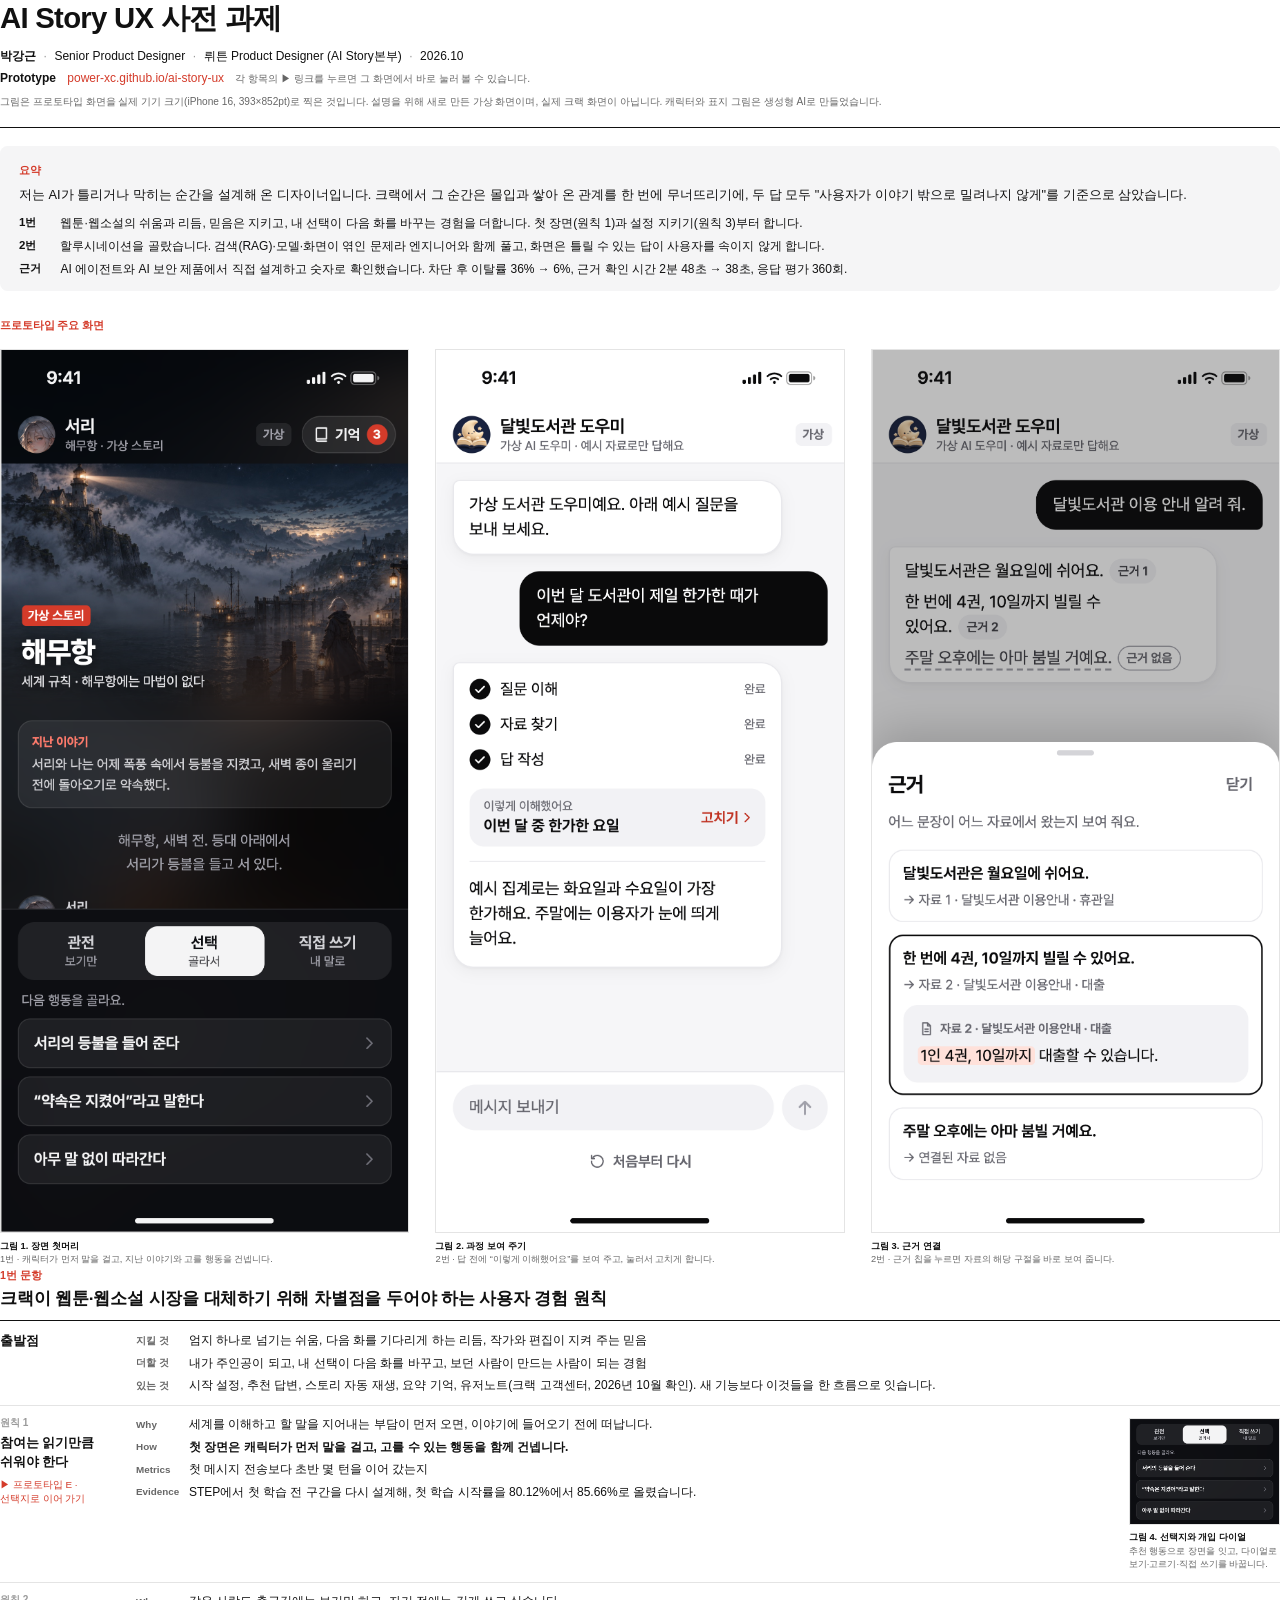
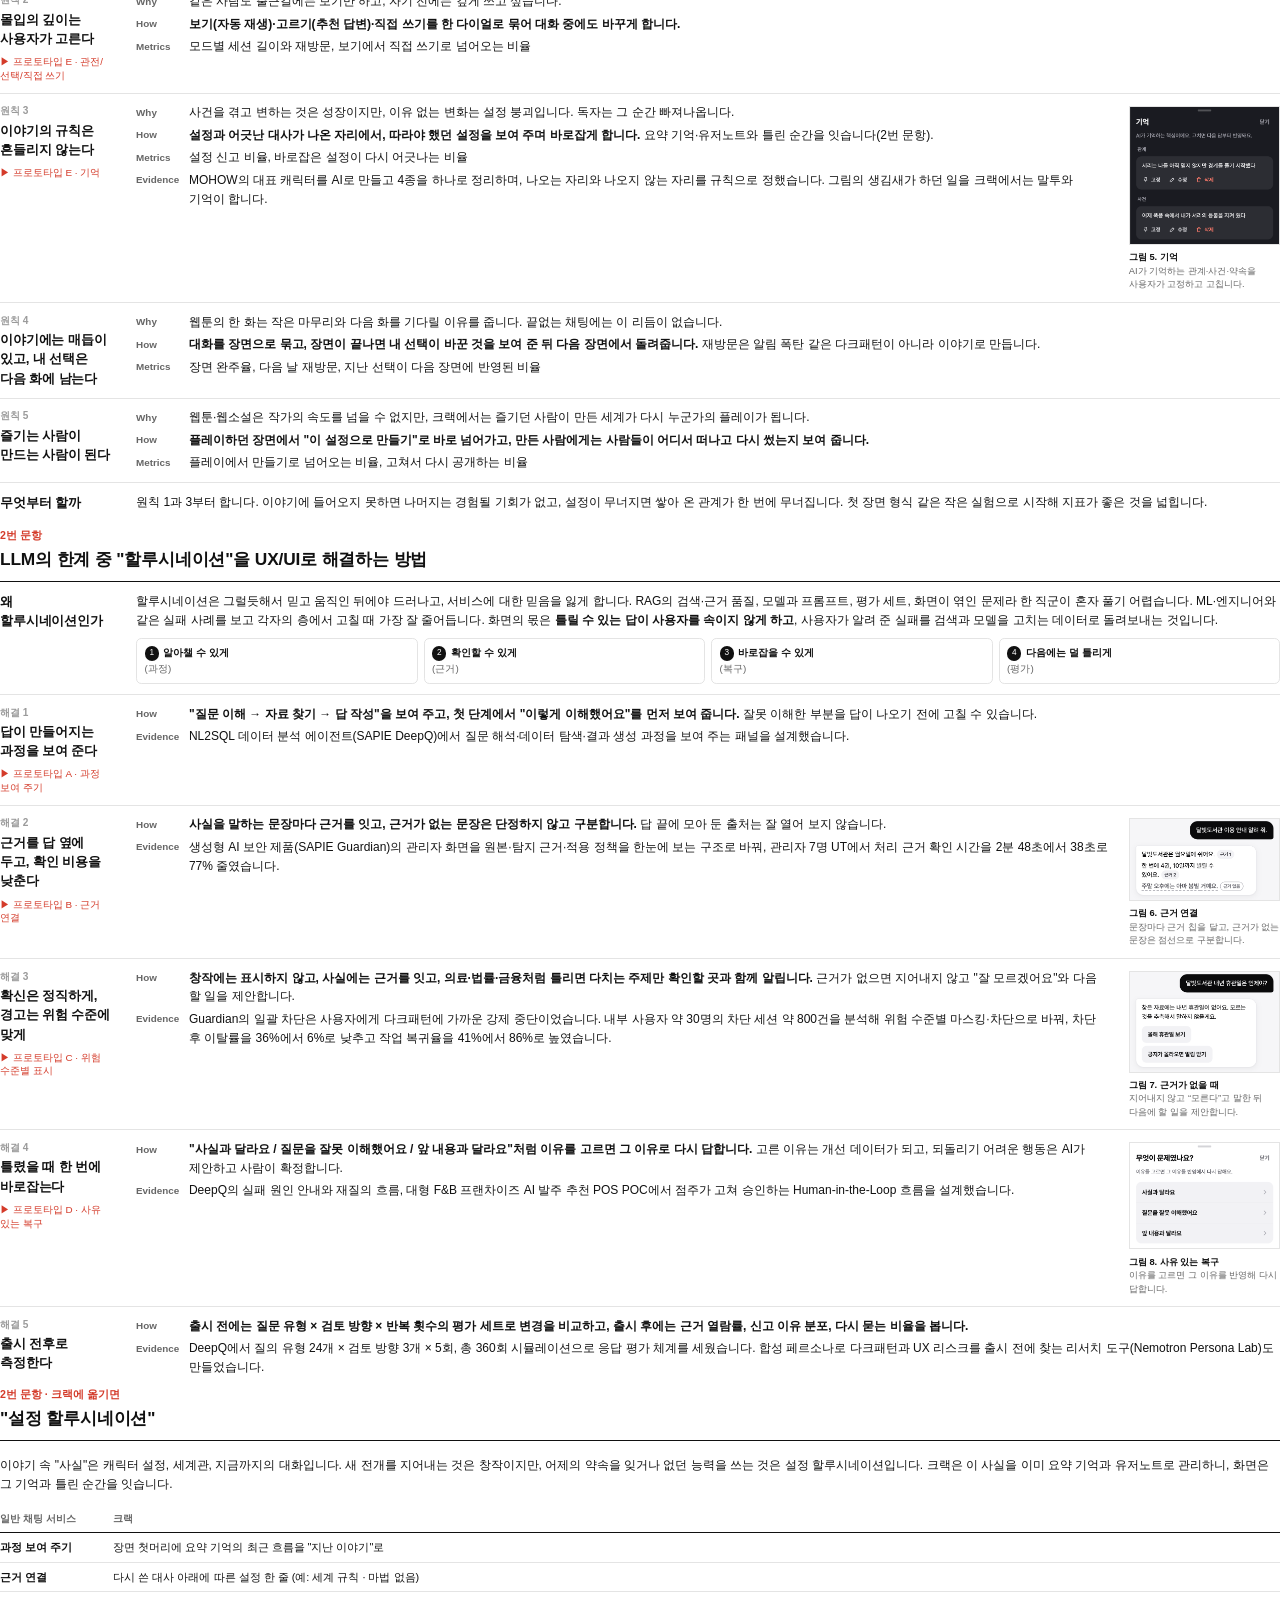
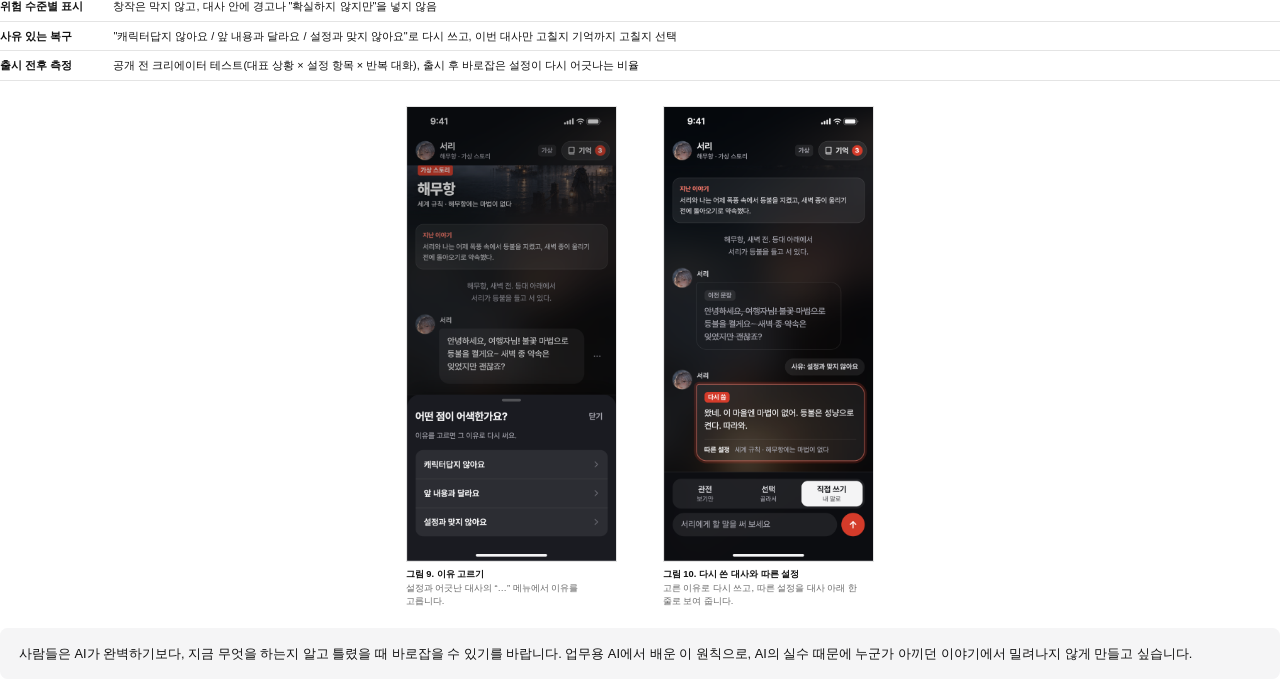
==== commit 3f7e968e: "feat: four-page submission PDF, one unit per page - Text cut to the core; every number unchanged (cl" ====
--- a/print.html
+++ b/print.html
@@ -15,13 +15,12 @@
   <p class="note">그림은 프로토타입 화면을 실제 기기 크기(iPhone 16, 393×852pt)로 찍은 것입니다. 설명을 위해 새로 만든 가상 화면이며, 실제 크랙 화면이 아닙니다. 캐릭터와 표지 그림은 생성형 AI로 만들었습니다.</p>
 </header>
 <main>
-<section class="summary"><h2>요약</h2><div class="lead"><p>저는 AI가 틀리거나 막히는 순간을 설계해 온 디자이너입니다. 크랙에서 그 순간은 몰입과 쌓아 온 관계를 한 번에 무너뜨리기에, 두 질문 모두 "사용자가 이야기 밖으로 밀려나지 않게"를 기준으로 답했습니다.</p>
-<dl class="kv"><div><dt>1번</dt><dd>웹툰·웹소설의 쉬움과 리듬, 믿음은 지키고, 내가 주인공이 되어 내 선택이 다음 화를 바꾸는 경험을 더합니다. 먼저 할 일은 첫 장면(원칙 1)과 설정 지키기(원칙 3)입니다.</dd></div><div><dt>2번</dt><dd>할루시네이션을 골랐습니다. 검색(RAG)·모델·화면이 엮인 문제라 엔지니어와 함께 풀고, 화면은 틀릴 수 있는 답이 사용자를 속이지 않게 합니다. 크랙에서는 설정과 어긋난 대사를 이야기 안에서 바로잡게 합니다.</dd></div><div><dt>근거</dt><dd>AI 에이전트와 AI 보안 제품에서 직접 설계하고 숫자로 확인한 흐름입니다. 차단 후 이탈률 36% → 6%, 근거 확인 시간 2분 48초 → 38초, 응답 평가 360회.</dd></div></dl></div></section>
-<section class="q"><div class="q-head"><span class="q-n">1번 문항</span><h2>크랙이 웹툰·웹소설 시장을 대체하기 위해 차별점을 두어야 하는 사용자 경험 원칙</h2></div><article class="row"><div class="row-t"><h3>출발점</h3></div><div class="row-d"><dl class="kv"><div><dt>지킬 것</dt><dd>엄지 하나로 넘기는 쉬움, 다음 화를 기다리게 하는 리듬, 작가와 편집이 지켜 주는 믿음</dd></div><div><dt>더할 것</dt><dd>내가 주인공이 되고, 내 선택이 다음 화를 바꾸고, 보던 사람이 만드는 사람이 되는 경험</dd></div><div><dt>있는 것</dt><dd>크랙의 시작 설정, 추천 답변, 스토리 자동 재생, 요약 기억, 유저노트(크랙 고객센터, 2026년 10월 확인). 새 기능을 늘리기보다 이것들을 한 흐름으로 잇습니다.</dd></div></dl></div></article><article class="row has-fig"><div class="row-t"><span class="n">원칙 1</span><h3>참여는 읽기만큼 쉬워야 한다</h3><a class="try" href="https://power-xc.github.io/ai-story-ux/#proto-e-choice">▶ 프로토타입 E · 선택지로 이어 가기</a></div><div class="row-d"><div class="row-x"><dl class="kv"><div><dt>Why</dt><dd>채팅은 시작부터 세계를 이해하고, 역할을 정하고, 할 말을 지어내게 합니다. 쓰는 부담이 먼저 오면 이야기에 들어오기 전에 떠납니다.</dd></div><div><dt>How</dt><dd><strong>첫 장면은 캐릭터가 먼저 말을 걸고, 고를 수 있는 행동을 함께 건넵니다.</strong> 시작 설정과 추천 답변 위에, 내가 누구이고 무엇을 할 수 있는지를 첫 장면 안에서 알려 줍니다.</dd></div><div><dt>Metrics</dt><dd>첫 메시지 전송보다 초반 몇 턴을 이어 갔는지</dd></div><div><dt>Evidence</dt><dd>STEP에서 신청자 5명 중 1명이 떠나던 첫 학습 전 구간을 다시 설계해, 첫 학습 시작률을 80.12%에서 85.66%로 올렸습니다.</dd></div></dl></div><div class="figs"><figure class="shot shot-e-dock"><img src="assets/fig/e-dock.png" alt="선택지와 개입 다이얼"><figcaption><b>그림 1. 선택지와 개입 다이얼</b> 추천 행동을 누르면 장면이 이어지고, 위 다이얼로 보기·고르기·직접 쓰기를 바꿉니다.</figcaption></figure></div></div></article><article class="row"><div class="row-t"><span class="n">원칙 2</span><h3>몰입의 깊이는 사용자가 고른다</h3><a class="try" href="https://power-xc.github.io/ai-story-ux/#proto-e-dial">▶ 프로토타입 E · 관전/선택/직접 쓰기</a></div><div class="row-d"><dl class="kv"><div><dt>Why</dt><dd>같은 사람도 출근길에는 보기만 하고, 자기 전에는 깊게 쓰고 싶습니다.</dd></div><div><dt>How</dt><dd><strong>보기(자동 재생), 고르기(추천 답변), 직접 쓰기를 한 다이얼로 묶어 대화 중에도 바로 바꾸게 합니다.</strong></dd></div><div><dt>Metrics</dt><dd>모드별 세션 길이와 재방문, 보기에서 직접 쓰기로 넘어오는 비율</dd></div></dl></div></article><article class="row has-fig"><div class="row-t"><span class="n">원칙 3</span><h3>이야기의 규칙은 흔들리지 않는다</h3><a class="try" href="https://power-xc.github.io/ai-story-ux/#proto-e-memory">▶ 프로토타입 E · 기억</a></div><div class="row-d"><div class="row-x"><dl class="kv"><div><dt>Why</dt><dd>다정하던 캐릭터가 이유 없이 다른 사람처럼 말하면 독자는 그 순간 빠져나옵니다. 사건을 겪고 변하는 것은 성장이지만, 이유 없는 변화는 설정 붕괴입니다.</dd></div><div><dt>How</dt><dd><strong>설정과 어긋난 대사가 나온 그 자리에서, 따라야 했던 설정을 보여 주며 바로잡게 합니다.</strong> 크랙의 요약 기억·유저노트와 틀린 순간을 잇는 일입니다(2번 문항).</dd></div><div><dt>Metrics</dt><dd>설정 신고 비율, 바로잡은 설정이 다시 어긋나는 비율, 신고 뒤 이어 가기</dd></div><div><dt>Evidence</dt><dd>1인으로 운영하는 MOHOW의 대표 캐릭터를 AI로 직접 만들고, 캐릭터 4종을 하나로 정리하며 나오는 자리와 나오지 않는 자리를 규칙으로 정했습니다. 그림 캐릭터의 생김새가 하던 일을 크랙에서는 말투와 기억이 합니다.</dd></div></dl></div><div class="figs"><figure class="shot shot-e-memory"><img src="assets/fig/e-memory.png" alt="기억"><figcaption><b>그림 2. 기억</b> AI가 기억하는 관계·사건·약속을 사용자가 고정하고 고칩니다.</figcaption></figure></div></div></article><article class="row"><div class="row-t"><span class="n">원칙 4</span><h3>이야기에는 매듭이 있고, 내 선택은 다음 화에 남는다</h3></div><div class="row-d"><dl class="kv"><div><dt>Why</dt><dd>웹툰의 한 화는 작은 마무리와 다음 화를 기다릴 이유를 줍니다. 끝없는 채팅에는 이 리듬이 없습니다.</dd></div><div><dt>How</dt><dd><strong>대화를 장면과 회차로 묶고, 장면이 끝나면 내 선택이 바꾼 것(관계, 다음 목표)을 보여 준 뒤 다음 장면에서 돌려줍니다.</strong> "다음 화가 궁금하다"를 "내 선택이 무엇을 바꿨는지 궁금하다"로 바꾸는 것이 크랙만 할 수 있는 일입니다. 재방문은 알림 폭탄이나 끊기 어려운 흐름 같은 다크패턴이 아니라 이야기 자체로 만듭니다.</dd></div><div><dt>Metrics</dt><dd>장면 완주율, 다음 날 재방문, 지난 선택이 다음 장면에 반영된 비율</dd></div></dl></div></article><article class="row"><div class="row-t"><span class="n">원칙 5</span><h3>즐기는 사람이 만드는 사람이 된다</h3></div><div class="row-d"><dl class="kv"><div><dt>Why</dt><dd>웹툰·웹소설은 작가의 속도를 넘을 수 없지만, 크랙에서는 즐기던 사람이 만든 세계가 다시 누군가의 플레이가 됩니다.</dd></div><div><dt>How</dt><dd><strong>플레이하던 장면에서 "이 설정으로 만들기"로 바로 넘어가게 하고, 만든 사람에게는 사람들이 어디서 떠나고 어디서 다시 쓰기를 눌렀는지 보여 줍니다.</strong></dd></div><div><dt>Metrics</dt><dd>플레이에서 만들기로 넘어오는 비율, 고쳐서 다시 공개하는 비율</dd></div></dl></div></article><article class="row"><div class="row-t"><h3>무엇부터 할까</h3></div><div class="row-d"><p>원칙 1과 3부터 하겠습니다. 이야기에 들어오지 못하면 나머지는 경험될 기회가 없고, 설정이 무너지면 쌓아 온 관계가 한 번에 무너집니다. 첫 장면 형식 같은 작은 실험부터 시작해 지표가 좋은 것을 넓히겠습니다.</p></div></article></section>
-<section class="q"><div class="q-head"><span class="q-n">2번 문항</span><h2>LLM의 한계 중 "할루시네이션"을 UX/UI로 해결하는 방법</h2></div><article class="row"><div class="row-t"><h3>왜 할루시네이션인가</h3></div><div class="row-d"><p>느린 답이나 앞뒤가 안 맞는 말은 바로 드러나지만, 할루시네이션은 그럴듯해서 믿고 움직인 뒤에야 드러나고 서비스에 대한 믿음을 잃게 합니다. 이 문제는 RAG의 검색·근거 품질, 모델과 프롬프트, 평가 세트, 화면이 모두 엮여 있어 한 직군이 혼자 풀기 어렵습니다. ML·엔지니어와 디자이너가 같은 실패 사례를 함께 보고 각자의 층에서 고칠 때 가장 잘 줄어든다고 봅니다. 그 안에서 화면의 몫은 <strong>틀릴 수 있는 답이 사용자를 속이지 않게 하고</strong>, 사용자가 알려 준 실패를 다시 검색과 모델을 고치는 데이터로 돌려보내는 것입니다.</p>
-<ol class="flow" aria-label="네 단계"><li><span class="flow-n" aria-hidden="true">1</span><strong>알아챌 수 있게</strong> <small>(과정)</small></li><li><span class="flow-n" aria-hidden="true">2</span><strong>확인할 수 있게</strong> <small>(근거)</small></li><li><span class="flow-n" aria-hidden="true">3</span><strong>바로잡을 수 있게</strong> <small>(복구)</small></li><li><span class="flow-n" aria-hidden="true">4</span><strong>다음에는 덜 틀리게</strong> <small>(평가)</small></li></ol></div></article><article class="row has-fig"><div class="row-t"><span class="n">해결 1</span><h3>답이 만들어지는 과정을 보여 준다</h3><a class="try" href="https://power-xc.github.io/ai-story-ux/#proto-a">▶ 프로토타입 A · 과정 보여 주기</a></div><div class="row-d"><div class="row-x"><dl class="kv"><div><dt>How</dt><dd><strong>"질문 이해 → 자료 찾기 → 답 작성" 단계를 보여 주고, 첫 단계에서 "이렇게 이해했어요"를 먼저 보여 줍니다.</strong> 답이 나오기 전에 잘못 이해한 부분을 고칠 수 있고, 기다림도 "일하는 중"으로 느껴집니다.</dd></div><div><dt>Evidence</dt><dd>NL2SQL 데이터 분석 에이전트(SAPIE DeepQ)에서 질문 해석·데이터 탐색·결과 생성 과정을 보여 주는 패널을 설계했습니다.</dd></div></dl></div><div class="figs"><figure class="shot shot-a"><img src="assets/fig/a.png" alt="과정 보여 주기"><figcaption><b>그림 3. 과정 보여 주기</b> 단계와 함께 “이렇게 이해했어요”를 먼저 보여 주고, 눌러서 고치게 합니다.</figcaption></figure></div></div></article><article class="row has-fig"><div class="row-t"><span class="n">해결 2</span><h3>근거를 답 옆에 두고, 확인 비용을 낮춘다</h3><a class="try" href="https://power-xc.github.io/ai-story-ux/#proto-b">▶ 프로토타입 B · 근거 연결</a></div><div class="row-d"><div class="row-x"><dl class="kv"><div><dt>How</dt><dd><strong>사실을 말하는 문장마다 근거를 이어, 눌러 보면 바로 확인되게 합니다.</strong> 근거가 없는 문장은 단정하지 않고 표시로 구분합니다. 답 끝에 모아 둔 출처는 잘 열어 보지 않습니다.</dd></div><div><dt>Evidence</dt><dd>생성형 AI 보안 제품(SAPIE Guardian)의 관리자 화면을 원본·탐지 근거·적용 정책을 한눈에 보는 구조로 바꿔, 관리자 7명 UT에서 처리 근거 확인 시간을 2분 48초에서 38초로 77% 줄였습니다.</dd></div></dl></div><div class="figs"><figure class="shot shot-b"><img src="assets/fig/b.png" alt="근거 연결"><figcaption><b>그림 4. 근거 연결</b> 문장마다 근거 칩을 달고, 근거가 없는 문장은 점선으로 구분합니다.</figcaption></figure></div></div></article><article class="row has-fig"><div class="row-t"><span class="n">해결 3</span><h3>확신은 정직하게, 경고는 위험 수준에 맞게</h3><a class="try" href="https://power-xc.github.io/ai-story-ux/#proto-c">▶ 프로토타입 C · 위험 수준별 표시</a></div><div class="row-d"><div class="row-x"><dl class="kv"><div><dt>How</dt><dd><strong>창작에는 표시하지 않고, 사실 정보에는 근거를 잇고, 의료·법률·금융처럼 틀리면 다치는 주제만 확인할 곳과 함께 분명히 알립니다.</strong> 모든 답에 붙인 경고는 곧 읽히지 않습니다. 근거가 없으면 지어내지 않고 "잘 모르겠어요"와 다음 할 일을 제안합니다.</dd></div><div><dt>Evidence</dt><dd>Guardian에서는 강한 경고와 일괄 차단이 사용자에게 다크패턴에 가까운 강제 중단으로 작동했습니다. 내부 사용자 약 30명의 차단 세션 약 800건을 분석해 위험 수준별 마스킹·차단으로 바꿔, 차단 후 이탈률을 36%에서 6%로 낮추고 작업 복귀율을 41%에서 86%로 높였습니다.</dd></div></dl></div><div class="figs"><figure class="shot shot-c"><img src="assets/fig/c.png" alt="근거가 없을 때"><figcaption><b>그림 5. 근거가 없을 때</b> 지어내지 않고 “모른다”고 말한 뒤 다음에 할 일을 제안합니다.</figcaption></figure></div></div></article><article class="row has-fig"><div class="row-t"><span class="n">해결 4</span><h3>틀렸을 때 한 번에 바로잡는다</h3><a class="try" href="https://power-xc.github.io/ai-story-ux/#proto-d">▶ 프로토타입 D · 사유 있는 복구</a></div><div class="row-d"><div class="row-x"><dl class="kv"><div><dt>How</dt><dd><strong>"사실과 달라요 / 질문을 잘못 이해했어요 / 앞 내용과 달라요"처럼 이유를 고르면 그 이유로 다시 답합니다.</strong> 그냥 다시 생성하면 같은 실수를 반복하기 쉽고, 고른 이유는 개선 데이터가 됩니다. 되돌리기 어려운 행동은 AI가 제안하고 사람이 확정합니다.</dd></div><div><dt>Evidence</dt><dd>DeepQ의 실패 원인 안내와 재질의 흐름, 대형 F&amp;B 프랜차이즈 AI 발주 추천 POS POC에서 AI가 제안하고 점주가 고쳐 승인하는 Human-in-the-Loop 흐름을 설계했습니다.</dd></div></dl></div><div class="figs"><figure class="shot shot-d"><img src="assets/fig/d.png" alt="사유 있는 복구"><figcaption><b>그림 6. 사유 있는 복구</b> 이유를 고르면 그 이유를 반영해 다시 답합니다.</figcaption></figure></div></div></article><article class="row"><div class="row-t"><span class="n">해결 5</span><h3>출시 전후로 측정한다</h3></div><div class="row-d"><dl class="kv"><div><dt>How</dt><dd><strong>출시 전에는 질문 유형 × 검토 방향 × 반복 횟수의 평가 세트로 모델·프롬프트·화면 변경을 비교하고, 출시 후에는 근거 열람률, 신고 이유 분포, 다시 묻는 비율을 봅니다.</strong></dd></div><div><dt>Evidence</dt><dd>DeepQ에서 질의 유형 24개 × 검토 방향 3개 × 5회, 총 360회 시뮬레이션으로 응답 평가 체계를 세웠습니다. 합성 페르소나로 다크패턴과 UX 리스크를 출시 전에 찾는 리서치 도구(Nemotron Persona Lab)도 직접 만들었습니다.</dd></div></dl></div></article><article class="row has-fig"><div class="row-t"><h3>크랙에 옮기면: "설정 할루시네이션"</h3></div><div class="row-d"><div class="row-x"><p>이야기 속 "사실"은 캐릭터 설정, 세계관, 지금까지의 대화입니다. 새 전개를 지어내는 것은 창작이지만, 어제의 약속을 잊거나 없던 능력을 쓰는 것은 설정 할루시네이션입니다. 크랙은 이 사실을 이미 요약 기억과 유저노트로 관리하니, 화면은 그 기억과 틀린 순간을 잇습니다.</p>
-<div class="tablewrap"><table><thead><tr><th scope="col">일반 채팅 서비스</th><th scope="col">크랙</th></tr></thead><tbody><tr><th scope="row">과정 보여 주기</th><td data-label="크랙">장면 첫머리에 요약 기억의 최근 흐름을 "지난 이야기" 한 줄로</td></tr><tr><th scope="row">근거 연결</th><td data-label="크랙">다시 쓴 대사 아래에 따른 설정 한 줄 (예: 세계 규칙 · 마법 없음)</td></tr><tr><th scope="row">위험 수준별 표시</th><td data-label="크랙">창작은 막지 않고, 대사 안에 경고나 "확실하지 않지만"을 넣지 않음</td></tr><tr><th scope="row">사유 있는 복구</th><td data-label="크랙">"캐릭터답지 않아요 / 앞 내용과 달라요 / 설정과 맞지 않아요"로 다시 쓰고, 이번 대사만 고칠지 기억까지 고칠지 선택</td></tr><tr><th scope="row">출시 전후 측정</th><td data-label="크랙">공개 전 크리에이터 테스트(대표 상황 × 설정 항목 × 반복 대화), 출시 후 바로잡은 설정이 다시 어긋나는 비율</td></tr></tbody></table></div>
-<p>사람들은 AI가 완벽하기보다, 지금 무엇을 하는지 알고 틀렸을 때 바로잡을 수 있기를 바랍니다. 업무용 AI에서 배운 이 원칙으로, AI의 실수 때문에 누군가 아끼던 이야기에서 밀려나지 않게 만들고 싶습니다.</p></div><div class="figs"><figure class="shot shot-e-open"><img src="assets/fig/e-open.png" alt="장면 첫머리"><figcaption><b>그림 7. 장면 첫머리</b> 작품 표지 아래에 요약 기억의 최근 흐름을 “지난 이야기”로 보여 주고 장면을 잇습니다.</figcaption></figure><figure class="shot shot-e-fix"><img src="assets/fig/e-fix.png" alt="설정과 어긋난 대사 바로잡기"><figcaption><b>그림 8. 설정과 어긋난 대사 바로잡기</b> “마법이 없다”는 세계 규칙과 어긋난 대사를, 이유를 골라 다시 쓰고 따른 설정을 한 줄로 보여 줍니다.</figcaption></figure></div></div></article></section>
+<section class="summary"><h2>요약</h2><div class="lead"><p>저는 AI가 틀리거나 막히는 순간을 설계해 온 디자이너입니다. 크랙에서 그 순간은 몰입과 쌓아 온 관계를 한 번에 무너뜨리기에, 두 답 모두 "사용자가 이야기 밖으로 밀려나지 않게"를 기준으로 삼았습니다.</p>
+<dl class="kv"><div><dt>1번</dt><dd>웹툰·웹소설의 쉬움과 리듬, 믿음은 지키고, 내 선택이 다음 화를 바꾸는 경험을 더합니다. 첫 장면(원칙 1)과 설정 지키기(원칙 3)부터 합니다.</dd></div><div><dt>2번</dt><dd>할루시네이션을 골랐습니다. 검색(RAG)·모델·화면이 엮인 문제라 엔지니어와 함께 풀고, 화면은 틀릴 수 있는 답이 사용자를 속이지 않게 합니다.</dd></div><div><dt>근거</dt><dd>AI 에이전트와 AI 보안 제품에서 직접 설계하고 숫자로 확인했습니다. 차단 후 이탈률 36% → 6%, 근거 확인 시간 2분 48초 → 38초, 응답 평가 360회.</dd></div></dl></div></section><section class="glance"><h2>프로토타입 주요 화면</h2><div class="strip strip-3"><figure class="shot shot-e-open"><img src="assets/fig/e-open.png" alt="장면 첫머리"><figcaption><b>그림 1. 장면 첫머리</b> 1번 · 캐릭터가 먼저 말을 걸고, 지난 이야기와 고를 행동을 건넵니다.</figcaption></figure><figure class="shot shot-g-a"><img src="assets/fig/g-a.png" alt="과정 보여 주기"><figcaption><b>그림 2. 과정 보여 주기</b> 2번 · 답 전에 “이렇게 이해했어요”를 보여 주고, 눌러서 고치게 합니다.</figcaption></figure><figure class="shot shot-g-b"><img src="assets/fig/g-b.png" alt="근거 연결"><figcaption><b>그림 3. 근거 연결</b> 2번 · 근거 칩을 누르면 자료의 해당 구절을 바로 보여 줍니다.</figcaption></figure></div></section>
+<section class="q"><div class="q-head"><span class="q-n">1번 문항</span><h2>크랙이 웹툰·웹소설 시장을 대체하기 위해 차별점을 두어야 하는 사용자 경험 원칙</h2></div><article class="row"><div class="row-t"><h3>출발점</h3></div><div class="row-d"><dl class="kv"><div><dt>지킬 것</dt><dd>엄지 하나로 넘기는 쉬움, 다음 화를 기다리게 하는 리듬, 작가와 편집이 지켜 주는 믿음</dd></div><div><dt>더할 것</dt><dd>내가 주인공이 되고, 내 선택이 다음 화를 바꾸고, 보던 사람이 만드는 사람이 되는 경험</dd></div><div><dt>있는 것</dt><dd>시작 설정, 추천 답변, 스토리 자동 재생, 요약 기억, 유저노트(크랙 고객센터, 2026년 10월 확인). 새 기능보다 이것들을 한 흐름으로 잇습니다.</dd></div></dl></div></article><article class="row has-fig"><div class="row-t"><span class="n">원칙 1</span><h3>참여는 읽기만큼 쉬워야 한다</h3><a class="try" href="https://power-xc.github.io/ai-story-ux/#proto-e-choice">▶ 프로토타입 E · 선택지로 이어 가기</a></div><div class="row-d"><div class="row-x"><dl class="kv"><div><dt>Why</dt><dd>세계를 이해하고 할 말을 지어내는 부담이 먼저 오면, 이야기에 들어오기 전에 떠납니다.</dd></div><div><dt>How</dt><dd><strong>첫 장면은 캐릭터가 먼저 말을 걸고, 고를 수 있는 행동을 함께 건넵니다.</strong></dd></div><div><dt>Metrics</dt><dd>첫 메시지 전송보다 초반 몇 턴을 이어 갔는지</dd></div><div><dt>Evidence</dt><dd>STEP에서 첫 학습 전 구간을 다시 설계해, 첫 학습 시작률을 80.12%에서 85.66%로 올렸습니다.</dd></div></dl></div><div class="figs"><figure class="shot shot-e-dock"><img src="assets/fig/e-dock.png" alt="선택지와 개입 다이얼"><figcaption><b>그림 4. 선택지와 개입 다이얼</b> 추천 행동으로 장면을 잇고, 다이얼로 보기·고르기·직접 쓰기를 바꿉니다.</figcaption></figure></div></div></article><article class="row"><div class="row-t"><span class="n">원칙 2</span><h3>몰입의 깊이는 사용자가 고른다</h3><a class="try" href="https://power-xc.github.io/ai-story-ux/#proto-e-dial">▶ 프로토타입 E · 관전/선택/직접 쓰기</a></div><div class="row-d"><dl class="kv"><div><dt>Why</dt><dd>같은 사람도 출근길에는 보기만 하고, 자기 전에는 깊게 쓰고 싶습니다.</dd></div><div><dt>How</dt><dd><strong>보기(자동 재생)·고르기(추천 답변)·직접 쓰기를 한 다이얼로 묶어 대화 중에도 바꾸게 합니다.</strong></dd></div><div><dt>Metrics</dt><dd>모드별 세션 길이와 재방문, 보기에서 직접 쓰기로 넘어오는 비율</dd></div></dl></div></article><article class="row has-fig"><div class="row-t"><span class="n">원칙 3</span><h3>이야기의 규칙은 흔들리지 않는다</h3><a class="try" href="https://power-xc.github.io/ai-story-ux/#proto-e-memory">▶ 프로토타입 E · 기억</a></div><div class="row-d"><div class="row-x"><dl class="kv"><div><dt>Why</dt><dd>사건을 겪고 변하는 것은 성장이지만, 이유 없는 변화는 설정 붕괴입니다. 독자는 그 순간 빠져나옵니다.</dd></div><div><dt>How</dt><dd><strong>설정과 어긋난 대사가 나온 자리에서, 따라야 했던 설정을 보여 주며 바로잡게 합니다.</strong> 요약 기억·유저노트와 틀린 순간을 잇습니다(2번 문항).</dd></div><div><dt>Metrics</dt><dd>설정 신고 비율, 바로잡은 설정이 다시 어긋나는 비율</dd></div><div><dt>Evidence</dt><dd>MOHOW의 대표 캐릭터를 AI로 만들고 4종을 하나로 정리하며, 나오는 자리와 나오지 않는 자리를 규칙으로 정했습니다. 그림의 생김새가 하던 일을 크랙에서는 말투와 기억이 합니다.</dd></div></dl></div><div class="figs"><figure class="shot shot-e-memory"><img src="assets/fig/e-memory.png" alt="기억"><figcaption><b>그림 5. 기억</b> AI가 기억하는 관계·사건·약속을 사용자가 고정하고 고칩니다.</figcaption></figure></div></div></article><article class="row"><div class="row-t"><span class="n">원칙 4</span><h3>이야기에는 매듭이 있고, 내 선택은 다음 화에 남는다</h3></div><div class="row-d"><dl class="kv"><div><dt>Why</dt><dd>웹툰의 한 화는 작은 마무리와 다음 화를 기다릴 이유를 줍니다. 끝없는 채팅에는 이 리듬이 없습니다.</dd></div><div><dt>How</dt><dd><strong>대화를 장면으로 묶고, 장면이 끝나면 내 선택이 바꾼 것을 보여 준 뒤 다음 장면에서 돌려줍니다.</strong> 재방문은 알림 폭탄 같은 다크패턴이 아니라 이야기로 만듭니다.</dd></div><div><dt>Metrics</dt><dd>장면 완주율, 다음 날 재방문, 지난 선택이 다음 장면에 반영된 비율</dd></div></dl></div></article><article class="row"><div class="row-t"><span class="n">원칙 5</span><h3>즐기는 사람이 만드는 사람이 된다</h3></div><div class="row-d"><dl class="kv"><div><dt>Why</dt><dd>웹툰·웹소설은 작가의 속도를 넘을 수 없지만, 크랙에서는 즐기던 사람이 만든 세계가 다시 누군가의 플레이가 됩니다.</dd></div><div><dt>How</dt><dd><strong>플레이하던 장면에서 "이 설정으로 만들기"로 바로 넘어가고, 만든 사람에게는 사람들이 어디서 떠나고 다시 썼는지 보여 줍니다.</strong></dd></div><div><dt>Metrics</dt><dd>플레이에서 만들기로 넘어오는 비율, 고쳐서 다시 공개하는 비율</dd></div></dl></div></article><article class="row"><div class="row-t"><h3>무엇부터 할까</h3></div><div class="row-d"><p>원칙 1과 3부터 합니다. 이야기에 들어오지 못하면 나머지는 경험될 기회가 없고, 설정이 무너지면 쌓아 온 관계가 한 번에 무너집니다. 첫 장면 형식 같은 작은 실험으로 시작해 지표가 좋은 것을 넓힙니다.</p></div></article></section>
+<section class="q"><div class="q-head"><span class="q-n">2번 문항</span><h2>LLM의 한계 중 "할루시네이션"을 UX/UI로 해결하는 방법</h2></div><article class="row"><div class="row-t"><h3>왜 할루시네이션인가</h3></div><div class="row-d"><p>할루시네이션은 그럴듯해서 믿고 움직인 뒤에야 드러나고, 서비스에 대한 믿음을 잃게 합니다. RAG의 검색·근거 품질, 모델과 프롬프트, 평가 세트, 화면이 엮인 문제라 한 직군이 혼자 풀기 어렵습니다. ML·엔지니어와 같은 실패 사례를 보고 각자의 층에서 고칠 때 가장 잘 줄어듭니다. 화면의 몫은 <strong>틀릴 수 있는 답이 사용자를 속이지 않게 하고</strong>, 사용자가 알려 준 실패를 검색과 모델을 고치는 데이터로 돌려보내는 것입니다.</p>
+<ol class="flow" aria-label="네 단계"><li><span class="flow-n" aria-hidden="true">1</span><strong>알아챌 수 있게</strong> <small>(과정)</small></li><li><span class="flow-n" aria-hidden="true">2</span><strong>확인할 수 있게</strong> <small>(근거)</small></li><li><span class="flow-n" aria-hidden="true">3</span><strong>바로잡을 수 있게</strong> <small>(복구)</small></li><li><span class="flow-n" aria-hidden="true">4</span><strong>다음에는 덜 틀리게</strong> <small>(평가)</small></li></ol></div></article><article class="row"><div class="row-t"><span class="n">해결 1</span><h3>답이 만들어지는 과정을 보여 준다</h3><a class="try" href="https://power-xc.github.io/ai-story-ux/#proto-a">▶ 프로토타입 A · 과정 보여 주기</a></div><div class="row-d"><dl class="kv"><div><dt>How</dt><dd><strong>"질문 이해 → 자료 찾기 → 답 작성"을 보여 주고, 첫 단계에서 "이렇게 이해했어요"를 먼저 보여 줍니다.</strong> 잘못 이해한 부분을 답이 나오기 전에 고칠 수 있습니다.</dd></div><div><dt>Evidence</dt><dd>NL2SQL 데이터 분석 에이전트(SAPIE DeepQ)에서 질문 해석·데이터 탐색·결과 생성 과정을 보여 주는 패널을 설계했습니다.</dd></div></dl></div></article><article class="row has-fig"><div class="row-t"><span class="n">해결 2</span><h3>근거를 답 옆에 두고, 확인 비용을 낮춘다</h3><a class="try" href="https://power-xc.github.io/ai-story-ux/#proto-b">▶ 프로토타입 B · 근거 연결</a></div><div class="row-d"><div class="row-x"><dl class="kv"><div><dt>How</dt><dd><strong>사실을 말하는 문장마다 근거를 잇고, 근거가 없는 문장은 단정하지 않고 구분합니다.</strong> 답 끝에 모아 둔 출처는 잘 열어 보지 않습니다.</dd></div><div><dt>Evidence</dt><dd>생성형 AI 보안 제품(SAPIE Guardian)의 관리자 화면을 원본·탐지 근거·적용 정책을 한눈에 보는 구조로 바꿔, 관리자 7명 UT에서 처리 근거 확인 시간을 2분 48초에서 38초로 77% 줄였습니다.</dd></div></dl></div><div class="figs"><figure class="shot shot-b"><img src="assets/fig/b.png" alt="근거 연결"><figcaption><b>그림 6. 근거 연결</b> 문장마다 근거 칩을 달고, 근거가 없는 문장은 점선으로 구분합니다.</figcaption></figure></div></div></article><article class="row has-fig"><div class="row-t"><span class="n">해결 3</span><h3>확신은 정직하게, 경고는 위험 수준에 맞게</h3><a class="try" href="https://power-xc.github.io/ai-story-ux/#proto-c">▶ 프로토타입 C · 위험 수준별 표시</a></div><div class="row-d"><div class="row-x"><dl class="kv"><div><dt>How</dt><dd><strong>창작에는 표시하지 않고, 사실에는 근거를 잇고, 의료·법률·금융처럼 틀리면 다치는 주제만 확인할 곳과 함께 알립니다.</strong> 근거가 없으면 지어내지 않고 "잘 모르겠어요"와 다음 할 일을 제안합니다.</dd></div><div><dt>Evidence</dt><dd>Guardian의 일괄 차단은 사용자에게 다크패턴에 가까운 강제 중단이었습니다. 내부 사용자 약 30명의 차단 세션 약 800건을 분석해 위험 수준별 마스킹·차단으로 바꿔, 차단 후 이탈률을 36%에서 6%로 낮추고 작업 복귀율을 41%에서 86%로 높였습니다.</dd></div></dl></div><div class="figs"><figure class="shot shot-c"><img src="assets/fig/c.png" alt="근거가 없을 때"><figcaption><b>그림 7. 근거가 없을 때</b> 지어내지 않고 “모른다”고 말한 뒤 다음에 할 일을 제안합니다.</figcaption></figure></div></div></article><article class="row has-fig"><div class="row-t"><span class="n">해결 4</span><h3>틀렸을 때 한 번에 바로잡는다</h3><a class="try" href="https://power-xc.github.io/ai-story-ux/#proto-d">▶ 프로토타입 D · 사유 있는 복구</a></div><div class="row-d"><div class="row-x"><dl class="kv"><div><dt>How</dt><dd><strong>"사실과 달라요 / 질문을 잘못 이해했어요 / 앞 내용과 달라요"처럼 이유를 고르면 그 이유로 다시 답합니다.</strong> 고른 이유는 개선 데이터가 되고, 되돌리기 어려운 행동은 AI가 제안하고 사람이 확정합니다.</dd></div><div><dt>Evidence</dt><dd>DeepQ의 실패 원인 안내와 재질의 흐름, 대형 F&amp;B 프랜차이즈 AI 발주 추천 POS POC에서 점주가 고쳐 승인하는 Human-in-the-Loop 흐름을 설계했습니다.</dd></div></dl></div><div class="figs"><figure class="shot shot-d"><img src="assets/fig/d.png" alt="사유 있는 복구"><figcaption><b>그림 8. 사유 있는 복구</b> 이유를 고르면 그 이유를 반영해 다시 답합니다.</figcaption></figure></div></div></article><article class="row"><div class="row-t"><span class="n">해결 5</span><h3>출시 전후로 측정한다</h3></div><div class="row-d"><dl class="kv"><div><dt>How</dt><dd><strong>출시 전에는 질문 유형 × 검토 방향 × 반복 횟수의 평가 세트로 변경을 비교하고, 출시 후에는 근거 열람률, 신고 이유 분포, 다시 묻는 비율을 봅니다.</strong></dd></div><div><dt>Evidence</dt><dd>DeepQ에서 질의 유형 24개 × 검토 방향 3개 × 5회, 총 360회 시뮬레이션으로 응답 평가 체계를 세웠습니다. 합성 페르소나로 다크패턴과 UX 리스크를 출시 전에 찾는 리서치 도구(Nemotron Persona Lab)도 만들었습니다.</dd></div></dl></div></article><section class="crack"><div class="q-head"><span class="q-n">2번 문항 · 크랙에 옮기면</span><h2>"설정 할루시네이션"</h2></div><div class="crack-x"><p>이야기 속 "사실"은 캐릭터 설정, 세계관, 지금까지의 대화입니다. 새 전개를 지어내는 것은 창작이지만, 어제의 약속을 잊거나 없던 능력을 쓰는 것은 설정 할루시네이션입니다. 크랙은 이 사실을 이미 요약 기억과 유저노트로 관리하니, 화면은 그 기억과 틀린 순간을 잇습니다.</p>
+<div class="tablewrap"><table><thead><tr><th scope="col">일반 채팅 서비스</th><th scope="col">크랙</th></tr></thead><tbody><tr><th scope="row">과정 보여 주기</th><td data-label="크랙">장면 첫머리에 요약 기억의 최근 흐름을 "지난 이야기"로</td></tr><tr><th scope="row">근거 연결</th><td data-label="크랙">다시 쓴 대사 아래에 따른 설정 한 줄 (예: 세계 규칙 · 마법 없음)</td></tr><tr><th scope="row">위험 수준별 표시</th><td data-label="크랙">창작은 막지 않고, 대사 안에 경고나 "확실하지 않지만"을 넣지 않음</td></tr><tr><th scope="row">사유 있는 복구</th><td data-label="크랙">"캐릭터답지 않아요 / 앞 내용과 달라요 / 설정과 맞지 않아요"로 다시 쓰고, 이번 대사만 고칠지 기억까지 고칠지 선택</td></tr><tr><th scope="row">출시 전후 측정</th><td data-label="크랙">공개 전 크리에이터 테스트(대표 상황 × 설정 항목 × 반복 대화), 출시 후 바로잡은 설정이 다시 어긋나는 비율</td></tr></tbody></table></div></div><div class="strip strip-2"><figure class="shot shot-e-menu"><img src="assets/fig/e-menu.png" alt="이유 고르기"><figcaption><b>그림 9. 이유 고르기</b> 설정과 어긋난 대사의 “…” 메뉴에서 이유를 고릅니다.</figcaption></figure><figure class="shot shot-e-fix"><img src="assets/fig/e-fix.png" alt="다시 쓴 대사와 따른 설정"><figcaption><b>그림 10. 다시 쓴 대사와 따른 설정</b> 고른 이유로 다시 쓰고, 따른 설정을 대사 아래 한 줄로 보여 줍니다.</figcaption></figure></div><div class="close"><p>사람들은 AI가 완벽하기보다, 지금 무엇을 하는지 알고 틀렸을 때 바로잡을 수 있기를 바랍니다. 업무용 AI에서 배운 이 원칙으로, AI의 실수 때문에 누군가 아끼던 이야기에서 밀려나지 않게 만들고 싶습니다.</p></div></section></section>
 </main>
 </body>
 </html>
--- a/assets/print.css
+++ b/assets/print.css
@@ -1,8 +1,9 @@
-/* A4 print layout for assignment.pdf. Resume-like: white page, ink type,
-   hairlines, question heading, then item title | details | figure. */
+/* A4 print layout for assignment.pdf, one unit per page:
+   1 summary + key screens, 2 question 1, 3 question 2, 4 the applied case.
+   White page, ink type, hairlines; rows read item title | details | figure. */
 @page {
   size: A4;
-  margin: 15mm 16mm 16mm;
+  margin: 16mm 16mm 18mm;
   @bottom-left {
     content: "박강근 · AI Story UX 사전 과제";
     font:
@@ -28,7 +29,7 @@
   --hair: #efefef;
   --tint: #f5f5f6;
   --accent: #d43b2a;
-  --fig-w: 44mm;
+  --fig-w: 40mm;
   --font:
     "Pretendard", "Pretendard Variable", "Apple SD Gothic Neo", "Malgun Gothic",
     sans-serif;
@@ -39,7 +40,7 @@
   print-color-adjust: exact;
 }
 html {
-  font: 400 9pt/1.62 var(--font);
+  font: 400 9pt/1.56 var(--font);
   color: var(--ink);
 }
 body {
@@ -120,9 +121,10 @@
   line-height: 1.65;
 }
 
-/* question heading */
-.q {
-  margin-top: 8mm;
+/* each question and the applied case open a new page */
+.q,
+.crack {
+  break-before: page;
 }
 .q-head {
   padding-bottom: 2.6mm;
@@ -145,9 +147,9 @@
 /* rows: item title | details (| figure) */
 .row {
   display: grid;
-  grid-template-columns: 33mm 1fr;
-  column-gap: 6mm;
-  padding: 3.1mm 0;
+  grid-template-columns: 31mm 1fr;
+  column-gap: 5mm;
+  padding: 2.6mm 0;
   border-top: 0.2mm solid var(--line);
 }
 .q-head + .row {
@@ -156,7 +158,7 @@
 .row.has-fig .row-d {
   display: grid;
   grid-template-columns: 1fr var(--fig-w);
-  column-gap: 6mm;
+  column-gap: 5mm;
   align-items: start;
 }
 /* a line item never splits; a row with a picture stays whole */
@@ -285,6 +287,56 @@
   font-weight: 700;
 }
 
+/* page 1: key screens */
+.glance {
+  margin-top: 7mm;
+}
+.glance > h2 {
+  margin-bottom: 3.4mm;
+  font-size: 8pt;
+  font-weight: 700;
+  color: var(--accent);
+}
+.strip {
+  display: grid;
+  align-items: start;
+}
+.strip-3 {
+  grid-template-columns: repeat(3, 1fr);
+  column-gap: 7mm;
+}
+.strip-2 {
+  grid-template-columns: repeat(2, 56mm);
+  justify-content: center;
+  column-gap: 12mm;
+  margin: 6mm 0 5mm;
+}
+
+/* last page: the applied case */
+.crack .q-head {
+  margin-bottom: 4mm;
+}
+.crack-x > p {
+  margin-bottom: 3mm;
+}
+.crack .tablewrap {
+  margin: 0;
+}
+.crack tbody th {
+  width: 30mm;
+}
+.close {
+  padding: 4mm 5mm;
+  background: var(--tint);
+  border-radius: 2mm;
+}
+.close p {
+  margin: 0;
+  font-size: 9.6pt;
+  font-weight: 500;
+  line-height: 1.65;
+}
+
 /* figures: real-size prototype screens */
 .figs {
   display: grid;
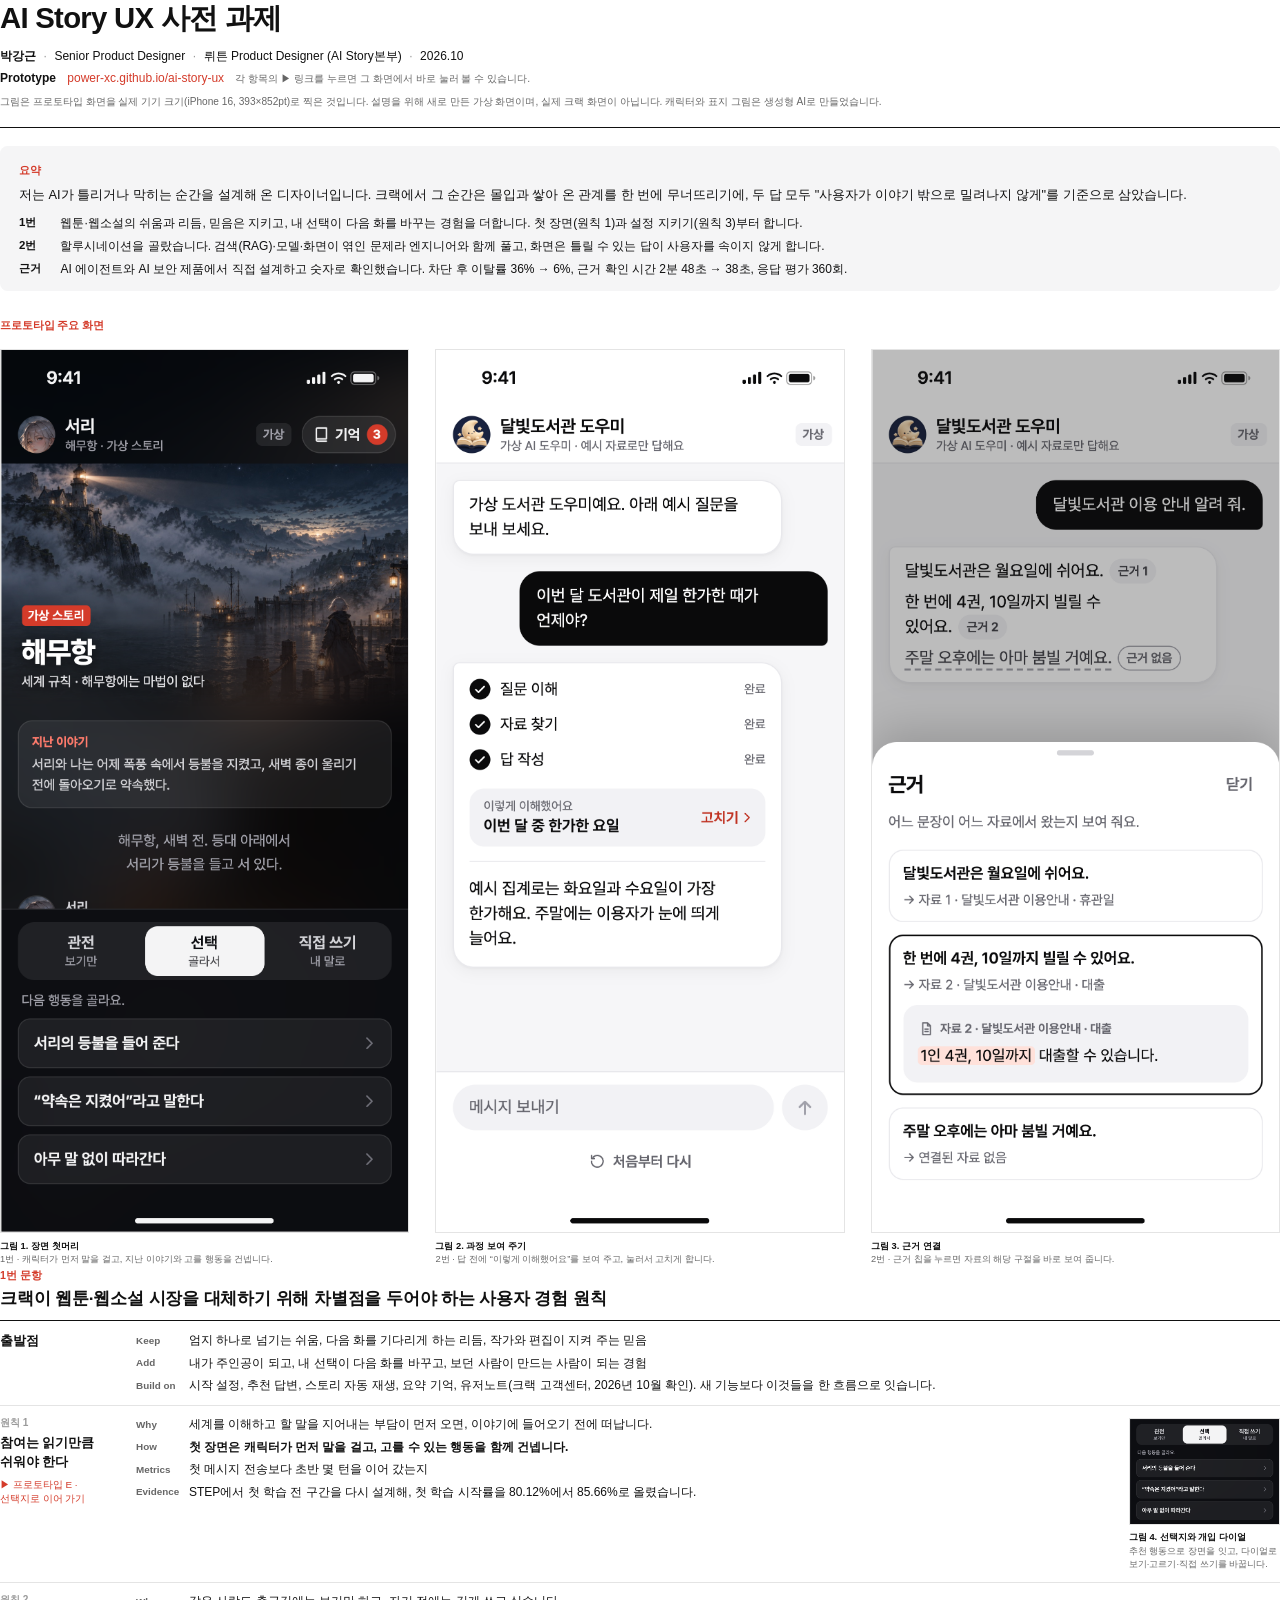
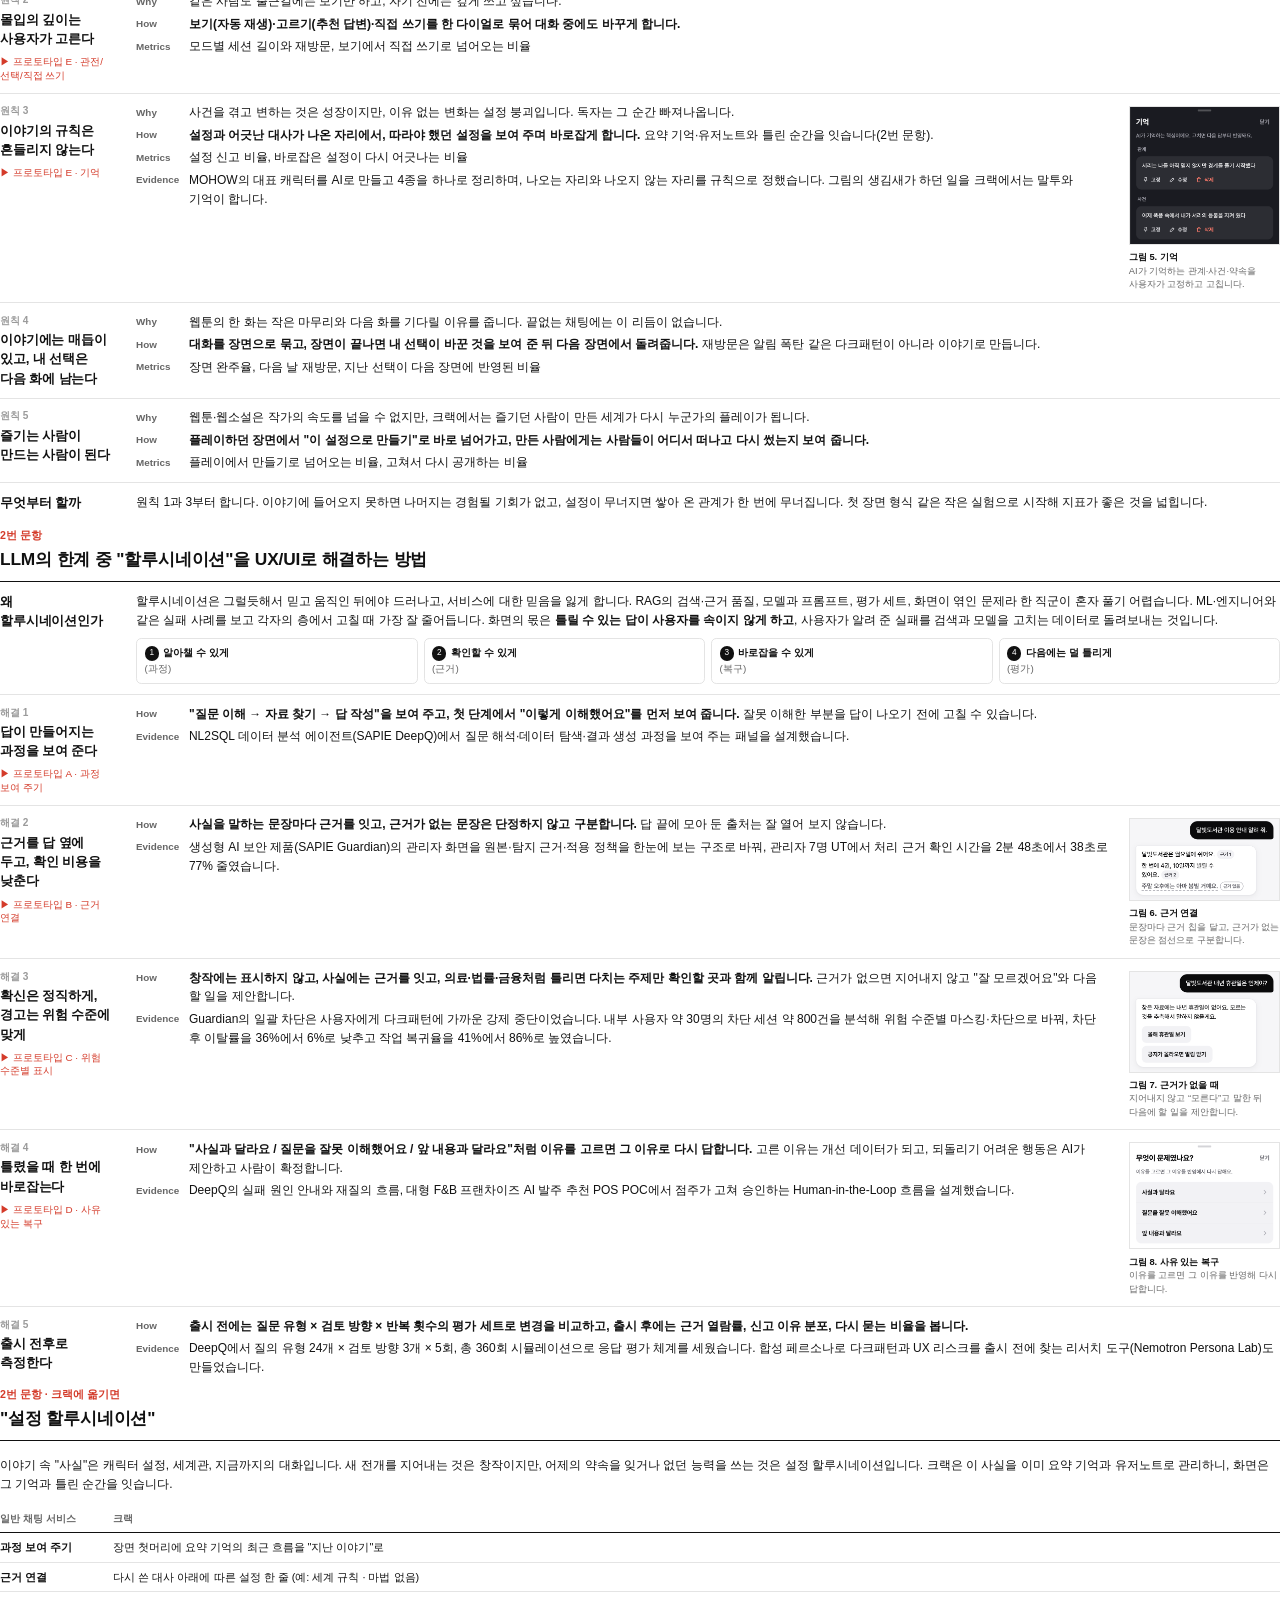
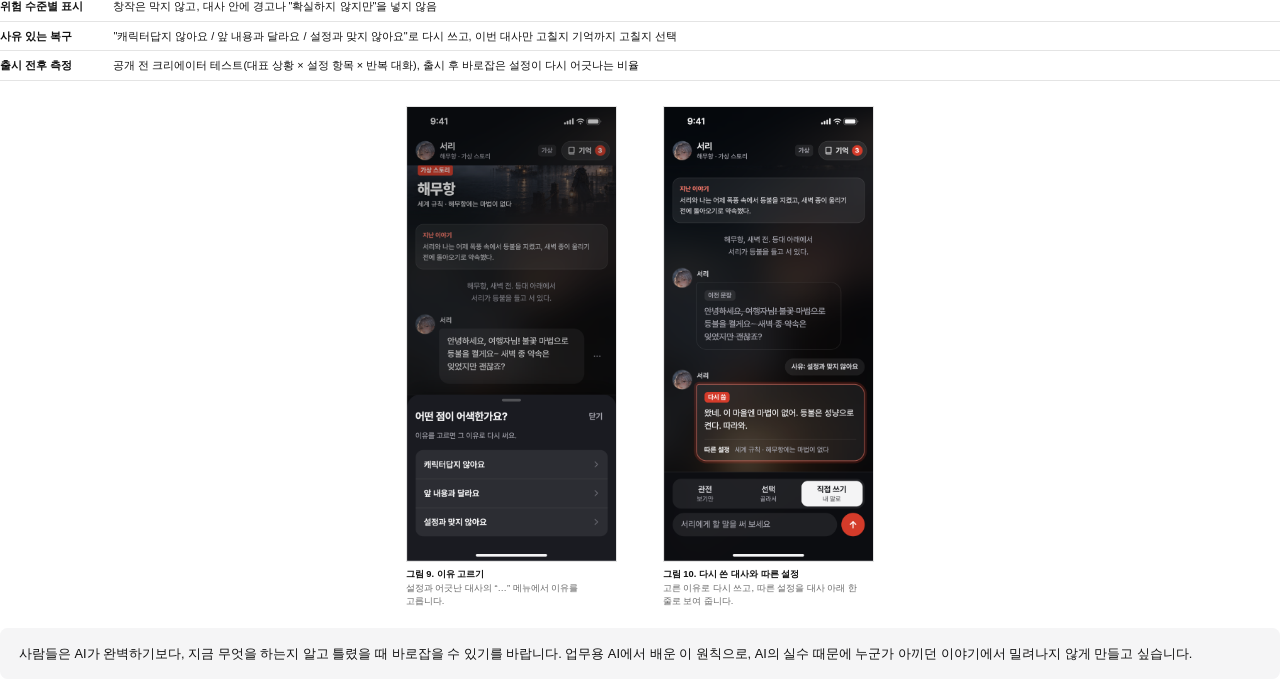
==== commit 8411edc3: "docs: English labels for the starting point (Keep, Add, Build on) Co-Authored-By: Claude Opus 5.5 <n" ====
--- a/print.html
+++ b/print.html
@@ -17,7 +17,7 @@
 <main>
 <section class="summary"><h2>요약</h2><div class="lead"><p>저는 AI가 틀리거나 막히는 순간을 설계해 온 디자이너입니다. 크랙에서 그 순간은 몰입과 쌓아 온 관계를 한 번에 무너뜨리기에, 두 답 모두 "사용자가 이야기 밖으로 밀려나지 않게"를 기준으로 삼았습니다.</p>
 <dl class="kv"><div><dt>1번</dt><dd>웹툰·웹소설의 쉬움과 리듬, 믿음은 지키고, 내 선택이 다음 화를 바꾸는 경험을 더합니다. 첫 장면(원칙 1)과 설정 지키기(원칙 3)부터 합니다.</dd></div><div><dt>2번</dt><dd>할루시네이션을 골랐습니다. 검색(RAG)·모델·화면이 엮인 문제라 엔지니어와 함께 풀고, 화면은 틀릴 수 있는 답이 사용자를 속이지 않게 합니다.</dd></div><div><dt>근거</dt><dd>AI 에이전트와 AI 보안 제품에서 직접 설계하고 숫자로 확인했습니다. 차단 후 이탈률 36% → 6%, 근거 확인 시간 2분 48초 → 38초, 응답 평가 360회.</dd></div></dl></div></section><section class="glance"><h2>프로토타입 주요 화면</h2><div class="strip strip-3"><figure class="shot shot-e-open"><img src="assets/fig/e-open.png" alt="장면 첫머리"><figcaption><b>그림 1. 장면 첫머리</b> 1번 · 캐릭터가 먼저 말을 걸고, 지난 이야기와 고를 행동을 건넵니다.</figcaption></figure><figure class="shot shot-g-a"><img src="assets/fig/g-a.png" alt="과정 보여 주기"><figcaption><b>그림 2. 과정 보여 주기</b> 2번 · 답 전에 “이렇게 이해했어요”를 보여 주고, 눌러서 고치게 합니다.</figcaption></figure><figure class="shot shot-g-b"><img src="assets/fig/g-b.png" alt="근거 연결"><figcaption><b>그림 3. 근거 연결</b> 2번 · 근거 칩을 누르면 자료의 해당 구절을 바로 보여 줍니다.</figcaption></figure></div></section>
-<section class="q"><div class="q-head"><span class="q-n">1번 문항</span><h2>크랙이 웹툰·웹소설 시장을 대체하기 위해 차별점을 두어야 하는 사용자 경험 원칙</h2></div><article class="row"><div class="row-t"><h3>출발점</h3></div><div class="row-d"><dl class="kv"><div><dt>지킬 것</dt><dd>엄지 하나로 넘기는 쉬움, 다음 화를 기다리게 하는 리듬, 작가와 편집이 지켜 주는 믿음</dd></div><div><dt>더할 것</dt><dd>내가 주인공이 되고, 내 선택이 다음 화를 바꾸고, 보던 사람이 만드는 사람이 되는 경험</dd></div><div><dt>있는 것</dt><dd>시작 설정, 추천 답변, 스토리 자동 재생, 요약 기억, 유저노트(크랙 고객센터, 2026년 10월 확인). 새 기능보다 이것들을 한 흐름으로 잇습니다.</dd></div></dl></div></article><article class="row has-fig"><div class="row-t"><span class="n">원칙 1</span><h3>참여는 읽기만큼 쉬워야 한다</h3><a class="try" href="https://power-xc.github.io/ai-story-ux/#proto-e-choice">▶ 프로토타입 E · 선택지로 이어 가기</a></div><div class="row-d"><div class="row-x"><dl class="kv"><div><dt>Why</dt><dd>세계를 이해하고 할 말을 지어내는 부담이 먼저 오면, 이야기에 들어오기 전에 떠납니다.</dd></div><div><dt>How</dt><dd><strong>첫 장면은 캐릭터가 먼저 말을 걸고, 고를 수 있는 행동을 함께 건넵니다.</strong></dd></div><div><dt>Metrics</dt><dd>첫 메시지 전송보다 초반 몇 턴을 이어 갔는지</dd></div><div><dt>Evidence</dt><dd>STEP에서 첫 학습 전 구간을 다시 설계해, 첫 학습 시작률을 80.12%에서 85.66%로 올렸습니다.</dd></div></dl></div><div class="figs"><figure class="shot shot-e-dock"><img src="assets/fig/e-dock.png" alt="선택지와 개입 다이얼"><figcaption><b>그림 4. 선택지와 개입 다이얼</b> 추천 행동으로 장면을 잇고, 다이얼로 보기·고르기·직접 쓰기를 바꿉니다.</figcaption></figure></div></div></article><article class="row"><div class="row-t"><span class="n">원칙 2</span><h3>몰입의 깊이는 사용자가 고른다</h3><a class="try" href="https://power-xc.github.io/ai-story-ux/#proto-e-dial">▶ 프로토타입 E · 관전/선택/직접 쓰기</a></div><div class="row-d"><dl class="kv"><div><dt>Why</dt><dd>같은 사람도 출근길에는 보기만 하고, 자기 전에는 깊게 쓰고 싶습니다.</dd></div><div><dt>How</dt><dd><strong>보기(자동 재생)·고르기(추천 답변)·직접 쓰기를 한 다이얼로 묶어 대화 중에도 바꾸게 합니다.</strong></dd></div><div><dt>Metrics</dt><dd>모드별 세션 길이와 재방문, 보기에서 직접 쓰기로 넘어오는 비율</dd></div></dl></div></article><article class="row has-fig"><div class="row-t"><span class="n">원칙 3</span><h3>이야기의 규칙은 흔들리지 않는다</h3><a class="try" href="https://power-xc.github.io/ai-story-ux/#proto-e-memory">▶ 프로토타입 E · 기억</a></div><div class="row-d"><div class="row-x"><dl class="kv"><div><dt>Why</dt><dd>사건을 겪고 변하는 것은 성장이지만, 이유 없는 변화는 설정 붕괴입니다. 독자는 그 순간 빠져나옵니다.</dd></div><div><dt>How</dt><dd><strong>설정과 어긋난 대사가 나온 자리에서, 따라야 했던 설정을 보여 주며 바로잡게 합니다.</strong> 요약 기억·유저노트와 틀린 순간을 잇습니다(2번 문항).</dd></div><div><dt>Metrics</dt><dd>설정 신고 비율, 바로잡은 설정이 다시 어긋나는 비율</dd></div><div><dt>Evidence</dt><dd>MOHOW의 대표 캐릭터를 AI로 만들고 4종을 하나로 정리하며, 나오는 자리와 나오지 않는 자리를 규칙으로 정했습니다. 그림의 생김새가 하던 일을 크랙에서는 말투와 기억이 합니다.</dd></div></dl></div><div class="figs"><figure class="shot shot-e-memory"><img src="assets/fig/e-memory.png" alt="기억"><figcaption><b>그림 5. 기억</b> AI가 기억하는 관계·사건·약속을 사용자가 고정하고 고칩니다.</figcaption></figure></div></div></article><article class="row"><div class="row-t"><span class="n">원칙 4</span><h3>이야기에는 매듭이 있고, 내 선택은 다음 화에 남는다</h3></div><div class="row-d"><dl class="kv"><div><dt>Why</dt><dd>웹툰의 한 화는 작은 마무리와 다음 화를 기다릴 이유를 줍니다. 끝없는 채팅에는 이 리듬이 없습니다.</dd></div><div><dt>How</dt><dd><strong>대화를 장면으로 묶고, 장면이 끝나면 내 선택이 바꾼 것을 보여 준 뒤 다음 장면에서 돌려줍니다.</strong> 재방문은 알림 폭탄 같은 다크패턴이 아니라 이야기로 만듭니다.</dd></div><div><dt>Metrics</dt><dd>장면 완주율, 다음 날 재방문, 지난 선택이 다음 장면에 반영된 비율</dd></div></dl></div></article><article class="row"><div class="row-t"><span class="n">원칙 5</span><h3>즐기는 사람이 만드는 사람이 된다</h3></div><div class="row-d"><dl class="kv"><div><dt>Why</dt><dd>웹툰·웹소설은 작가의 속도를 넘을 수 없지만, 크랙에서는 즐기던 사람이 만든 세계가 다시 누군가의 플레이가 됩니다.</dd></div><div><dt>How</dt><dd><strong>플레이하던 장면에서 "이 설정으로 만들기"로 바로 넘어가고, 만든 사람에게는 사람들이 어디서 떠나고 다시 썼는지 보여 줍니다.</strong></dd></div><div><dt>Metrics</dt><dd>플레이에서 만들기로 넘어오는 비율, 고쳐서 다시 공개하는 비율</dd></div></dl></div></article><article class="row"><div class="row-t"><h3>무엇부터 할까</h3></div><div class="row-d"><p>원칙 1과 3부터 합니다. 이야기에 들어오지 못하면 나머지는 경험될 기회가 없고, 설정이 무너지면 쌓아 온 관계가 한 번에 무너집니다. 첫 장면 형식 같은 작은 실험으로 시작해 지표가 좋은 것을 넓힙니다.</p></div></article></section>
+<section class="q"><div class="q-head"><span class="q-n">1번 문항</span><h2>크랙이 웹툰·웹소설 시장을 대체하기 위해 차별점을 두어야 하는 사용자 경험 원칙</h2></div><article class="row"><div class="row-t"><h3>출발점</h3></div><div class="row-d"><dl class="kv"><div><dt>Keep</dt><dd>엄지 하나로 넘기는 쉬움, 다음 화를 기다리게 하는 리듬, 작가와 편집이 지켜 주는 믿음</dd></div><div><dt>Add</dt><dd>내가 주인공이 되고, 내 선택이 다음 화를 바꾸고, 보던 사람이 만드는 사람이 되는 경험</dd></div><div><dt>Build on</dt><dd>시작 설정, 추천 답변, 스토리 자동 재생, 요약 기억, 유저노트(크랙 고객센터, 2026년 10월 확인). 새 기능보다 이것들을 한 흐름으로 잇습니다.</dd></div></dl></div></article><article class="row has-fig"><div class="row-t"><span class="n">원칙 1</span><h3>참여는 읽기만큼 쉬워야 한다</h3><a class="try" href="https://power-xc.github.io/ai-story-ux/#proto-e-choice">▶ 프로토타입 E · 선택지로 이어 가기</a></div><div class="row-d"><div class="row-x"><dl class="kv"><div><dt>Why</dt><dd>세계를 이해하고 할 말을 지어내는 부담이 먼저 오면, 이야기에 들어오기 전에 떠납니다.</dd></div><div><dt>How</dt><dd><strong>첫 장면은 캐릭터가 먼저 말을 걸고, 고를 수 있는 행동을 함께 건넵니다.</strong></dd></div><div><dt>Metrics</dt><dd>첫 메시지 전송보다 초반 몇 턴을 이어 갔는지</dd></div><div><dt>Evidence</dt><dd>STEP에서 첫 학습 전 구간을 다시 설계해, 첫 학습 시작률을 80.12%에서 85.66%로 올렸습니다.</dd></div></dl></div><div class="figs"><figure class="shot shot-e-dock"><img src="assets/fig/e-dock.png" alt="선택지와 개입 다이얼"><figcaption><b>그림 4. 선택지와 개입 다이얼</b> 추천 행동으로 장면을 잇고, 다이얼로 보기·고르기·직접 쓰기를 바꿉니다.</figcaption></figure></div></div></article><article class="row"><div class="row-t"><span class="n">원칙 2</span><h3>몰입의 깊이는 사용자가 고른다</h3><a class="try" href="https://power-xc.github.io/ai-story-ux/#proto-e-dial">▶ 프로토타입 E · 관전/선택/직접 쓰기</a></div><div class="row-d"><dl class="kv"><div><dt>Why</dt><dd>같은 사람도 출근길에는 보기만 하고, 자기 전에는 깊게 쓰고 싶습니다.</dd></div><div><dt>How</dt><dd><strong>보기(자동 재생)·고르기(추천 답변)·직접 쓰기를 한 다이얼로 묶어 대화 중에도 바꾸게 합니다.</strong></dd></div><div><dt>Metrics</dt><dd>모드별 세션 길이와 재방문, 보기에서 직접 쓰기로 넘어오는 비율</dd></div></dl></div></article><article class="row has-fig"><div class="row-t"><span class="n">원칙 3</span><h3>이야기의 규칙은 흔들리지 않는다</h3><a class="try" href="https://power-xc.github.io/ai-story-ux/#proto-e-memory">▶ 프로토타입 E · 기억</a></div><div class="row-d"><div class="row-x"><dl class="kv"><div><dt>Why</dt><dd>사건을 겪고 변하는 것은 성장이지만, 이유 없는 변화는 설정 붕괴입니다. 독자는 그 순간 빠져나옵니다.</dd></div><div><dt>How</dt><dd><strong>설정과 어긋난 대사가 나온 자리에서, 따라야 했던 설정을 보여 주며 바로잡게 합니다.</strong> 요약 기억·유저노트와 틀린 순간을 잇습니다(2번 문항).</dd></div><div><dt>Metrics</dt><dd>설정 신고 비율, 바로잡은 설정이 다시 어긋나는 비율</dd></div><div><dt>Evidence</dt><dd>MOHOW의 대표 캐릭터를 AI로 만들고 4종을 하나로 정리하며, 나오는 자리와 나오지 않는 자리를 규칙으로 정했습니다. 그림의 생김새가 하던 일을 크랙에서는 말투와 기억이 합니다.</dd></div></dl></div><div class="figs"><figure class="shot shot-e-memory"><img src="assets/fig/e-memory.png" alt="기억"><figcaption><b>그림 5. 기억</b> AI가 기억하는 관계·사건·약속을 사용자가 고정하고 고칩니다.</figcaption></figure></div></div></article><article class="row"><div class="row-t"><span class="n">원칙 4</span><h3>이야기에는 매듭이 있고, 내 선택은 다음 화에 남는다</h3></div><div class="row-d"><dl class="kv"><div><dt>Why</dt><dd>웹툰의 한 화는 작은 마무리와 다음 화를 기다릴 이유를 줍니다. 끝없는 채팅에는 이 리듬이 없습니다.</dd></div><div><dt>How</dt><dd><strong>대화를 장면으로 묶고, 장면이 끝나면 내 선택이 바꾼 것을 보여 준 뒤 다음 장면에서 돌려줍니다.</strong> 재방문은 알림 폭탄 같은 다크패턴이 아니라 이야기로 만듭니다.</dd></div><div><dt>Metrics</dt><dd>장면 완주율, 다음 날 재방문, 지난 선택이 다음 장면에 반영된 비율</dd></div></dl></div></article><article class="row"><div class="row-t"><span class="n">원칙 5</span><h3>즐기는 사람이 만드는 사람이 된다</h3></div><div class="row-d"><dl class="kv"><div><dt>Why</dt><dd>웹툰·웹소설은 작가의 속도를 넘을 수 없지만, 크랙에서는 즐기던 사람이 만든 세계가 다시 누군가의 플레이가 됩니다.</dd></div><div><dt>How</dt><dd><strong>플레이하던 장면에서 "이 설정으로 만들기"로 바로 넘어가고, 만든 사람에게는 사람들이 어디서 떠나고 다시 썼는지 보여 줍니다.</strong></dd></div><div><dt>Metrics</dt><dd>플레이에서 만들기로 넘어오는 비율, 고쳐서 다시 공개하는 비율</dd></div></dl></div></article><article class="row"><div class="row-t"><h3>무엇부터 할까</h3></div><div class="row-d"><p>원칙 1과 3부터 합니다. 이야기에 들어오지 못하면 나머지는 경험될 기회가 없고, 설정이 무너지면 쌓아 온 관계가 한 번에 무너집니다. 첫 장면 형식 같은 작은 실험으로 시작해 지표가 좋은 것을 넓힙니다.</p></div></article></section>
 <section class="q"><div class="q-head"><span class="q-n">2번 문항</span><h2>LLM의 한계 중 "할루시네이션"을 UX/UI로 해결하는 방법</h2></div><article class="row"><div class="row-t"><h3>왜 할루시네이션인가</h3></div><div class="row-d"><p>할루시네이션은 그럴듯해서 믿고 움직인 뒤에야 드러나고, 서비스에 대한 믿음을 잃게 합니다. RAG의 검색·근거 품질, 모델과 프롬프트, 평가 세트, 화면이 엮인 문제라 한 직군이 혼자 풀기 어렵습니다. ML·엔지니어와 같은 실패 사례를 보고 각자의 층에서 고칠 때 가장 잘 줄어듭니다. 화면의 몫은 <strong>틀릴 수 있는 답이 사용자를 속이지 않게 하고</strong>, 사용자가 알려 준 실패를 검색과 모델을 고치는 데이터로 돌려보내는 것입니다.</p>
 <ol class="flow" aria-label="네 단계"><li><span class="flow-n" aria-hidden="true">1</span><strong>알아챌 수 있게</strong> <small>(과정)</small></li><li><span class="flow-n" aria-hidden="true">2</span><strong>확인할 수 있게</strong> <small>(근거)</small></li><li><span class="flow-n" aria-hidden="true">3</span><strong>바로잡을 수 있게</strong> <small>(복구)</small></li><li><span class="flow-n" aria-hidden="true">4</span><strong>다음에는 덜 틀리게</strong> <small>(평가)</small></li></ol></div></article><article class="row"><div class="row-t"><span class="n">해결 1</span><h3>답이 만들어지는 과정을 보여 준다</h3><a class="try" href="https://power-xc.github.io/ai-story-ux/#proto-a">▶ 프로토타입 A · 과정 보여 주기</a></div><div class="row-d"><dl class="kv"><div><dt>How</dt><dd><strong>"질문 이해 → 자료 찾기 → 답 작성"을 보여 주고, 첫 단계에서 "이렇게 이해했어요"를 먼저 보여 줍니다.</strong> 잘못 이해한 부분을 답이 나오기 전에 고칠 수 있습니다.</dd></div><div><dt>Evidence</dt><dd>NL2SQL 데이터 분석 에이전트(SAPIE DeepQ)에서 질문 해석·데이터 탐색·결과 생성 과정을 보여 주는 패널을 설계했습니다.</dd></div></dl></div></article><article class="row has-fig"><div class="row-t"><span class="n">해결 2</span><h3>근거를 답 옆에 두고, 확인 비용을 낮춘다</h3><a class="try" href="https://power-xc.github.io/ai-story-ux/#proto-b">▶ 프로토타입 B · 근거 연결</a></div><div class="row-d"><div class="row-x"><dl class="kv"><div><dt>How</dt><dd><strong>사실을 말하는 문장마다 근거를 잇고, 근거가 없는 문장은 단정하지 않고 구분합니다.</strong> 답 끝에 모아 둔 출처는 잘 열어 보지 않습니다.</dd></div><div><dt>Evidence</dt><dd>생성형 AI 보안 제품(SAPIE Guardian)의 관리자 화면을 원본·탐지 근거·적용 정책을 한눈에 보는 구조로 바꿔, 관리자 7명 UT에서 처리 근거 확인 시간을 2분 48초에서 38초로 77% 줄였습니다.</dd></div></dl></div><div class="figs"><figure class="shot shot-b"><img src="assets/fig/b.png" alt="근거 연결"><figcaption><b>그림 6. 근거 연결</b> 문장마다 근거 칩을 달고, 근거가 없는 문장은 점선으로 구분합니다.</figcaption></figure></div></div></article><article class="row has-fig"><div class="row-t"><span class="n">해결 3</span><h3>확신은 정직하게, 경고는 위험 수준에 맞게</h3><a class="try" href="https://power-xc.github.io/ai-story-ux/#proto-c">▶ 프로토타입 C · 위험 수준별 표시</a></div><div class="row-d"><div class="row-x"><dl class="kv"><div><dt>How</dt><dd><strong>창작에는 표시하지 않고, 사실에는 근거를 잇고, 의료·법률·금융처럼 틀리면 다치는 주제만 확인할 곳과 함께 알립니다.</strong> 근거가 없으면 지어내지 않고 "잘 모르겠어요"와 다음 할 일을 제안합니다.</dd></div><div><dt>Evidence</dt><dd>Guardian의 일괄 차단은 사용자에게 다크패턴에 가까운 강제 중단이었습니다. 내부 사용자 약 30명의 차단 세션 약 800건을 분석해 위험 수준별 마스킹·차단으로 바꿔, 차단 후 이탈률을 36%에서 6%로 낮추고 작업 복귀율을 41%에서 86%로 높였습니다.</dd></div></dl></div><div class="figs"><figure class="shot shot-c"><img src="assets/fig/c.png" alt="근거가 없을 때"><figcaption><b>그림 7. 근거가 없을 때</b> 지어내지 않고 “모른다”고 말한 뒤 다음에 할 일을 제안합니다.</figcaption></figure></div></div></article><article class="row has-fig"><div class="row-t"><span class="n">해결 4</span><h3>틀렸을 때 한 번에 바로잡는다</h3><a class="try" href="https://power-xc.github.io/ai-story-ux/#proto-d">▶ 프로토타입 D · 사유 있는 복구</a></div><div class="row-d"><div class="row-x"><dl class="kv"><div><dt>How</dt><dd><strong>"사실과 달라요 / 질문을 잘못 이해했어요 / 앞 내용과 달라요"처럼 이유를 고르면 그 이유로 다시 답합니다.</strong> 고른 이유는 개선 데이터가 되고, 되돌리기 어려운 행동은 AI가 제안하고 사람이 확정합니다.</dd></div><div><dt>Evidence</dt><dd>DeepQ의 실패 원인 안내와 재질의 흐름, 대형 F&amp;B 프랜차이즈 AI 발주 추천 POS POC에서 점주가 고쳐 승인하는 Human-in-the-Loop 흐름을 설계했습니다.</dd></div></dl></div><div class="figs"><figure class="shot shot-d"><img src="assets/fig/d.png" alt="사유 있는 복구"><figcaption><b>그림 8. 사유 있는 복구</b> 이유를 고르면 그 이유를 반영해 다시 답합니다.</figcaption></figure></div></div></article><article class="row"><div class="row-t"><span class="n">해결 5</span><h3>출시 전후로 측정한다</h3></div><div class="row-d"><dl class="kv"><div><dt>How</dt><dd><strong>출시 전에는 질문 유형 × 검토 방향 × 반복 횟수의 평가 세트로 변경을 비교하고, 출시 후에는 근거 열람률, 신고 이유 분포, 다시 묻는 비율을 봅니다.</strong></dd></div><div><dt>Evidence</dt><dd>DeepQ에서 질의 유형 24개 × 검토 방향 3개 × 5회, 총 360회 시뮬레이션으로 응답 평가 체계를 세웠습니다. 합성 페르소나로 다크패턴과 UX 리스크를 출시 전에 찾는 리서치 도구(Nemotron Persona Lab)도 만들었습니다.</dd></div></dl></div></article><section class="crack"><div class="q-head"><span class="q-n">2번 문항 · 크랙에 옮기면</span><h2>"설정 할루시네이션"</h2></div><div class="crack-x"><p>이야기 속 "사실"은 캐릭터 설정, 세계관, 지금까지의 대화입니다. 새 전개를 지어내는 것은 창작이지만, 어제의 약속을 잊거나 없던 능력을 쓰는 것은 설정 할루시네이션입니다. 크랙은 이 사실을 이미 요약 기억과 유저노트로 관리하니, 화면은 그 기억과 틀린 순간을 잇습니다.</p>
 <div class="tablewrap"><table><thead><tr><th scope="col">일반 채팅 서비스</th><th scope="col">크랙</th></tr></thead><tbody><tr><th scope="row">과정 보여 주기</th><td data-label="크랙">장면 첫머리에 요약 기억의 최근 흐름을 "지난 이야기"로</td></tr><tr><th scope="row">근거 연결</th><td data-label="크랙">다시 쓴 대사 아래에 따른 설정 한 줄 (예: 세계 규칙 · 마법 없음)</td></tr><tr><th scope="row">위험 수준별 표시</th><td data-label="크랙">창작은 막지 않고, 대사 안에 경고나 "확실하지 않지만"을 넣지 않음</td></tr><tr><th scope="row">사유 있는 복구</th><td data-label="크랙">"캐릭터답지 않아요 / 앞 내용과 달라요 / 설정과 맞지 않아요"로 다시 쓰고, 이번 대사만 고칠지 기억까지 고칠지 선택</td></tr><tr><th scope="row">출시 전후 측정</th><td data-label="크랙">공개 전 크리에이터 테스트(대표 상황 × 설정 항목 × 반복 대화), 출시 후 바로잡은 설정이 다시 어긋나는 비율</td></tr></tbody></table></div></div><div class="strip strip-2"><figure class="shot shot-e-menu"><img src="assets/fig/e-menu.png" alt="이유 고르기"><figcaption><b>그림 9. 이유 고르기</b> 설정과 어긋난 대사의 “…” 메뉴에서 이유를 고릅니다.</figcaption></figure><figure class="shot shot-e-fix"><img src="assets/fig/e-fix.png" alt="다시 쓴 대사와 따른 설정"><figcaption><b>그림 10. 다시 쓴 대사와 따른 설정</b> 고른 이유로 다시 쓰고, 따른 설정을 대사 아래 한 줄로 보여 줍니다.</figcaption></figure></div><div class="close"><p>사람들은 AI가 완벽하기보다, 지금 무엇을 하는지 알고 틀렸을 때 바로잡을 수 있기를 바랍니다. 업무용 AI에서 배운 이 원칙으로, AI의 실수 때문에 누군가 아끼던 이야기에서 밀려나지 않게 만들고 싶습니다.</p></div></section></section>
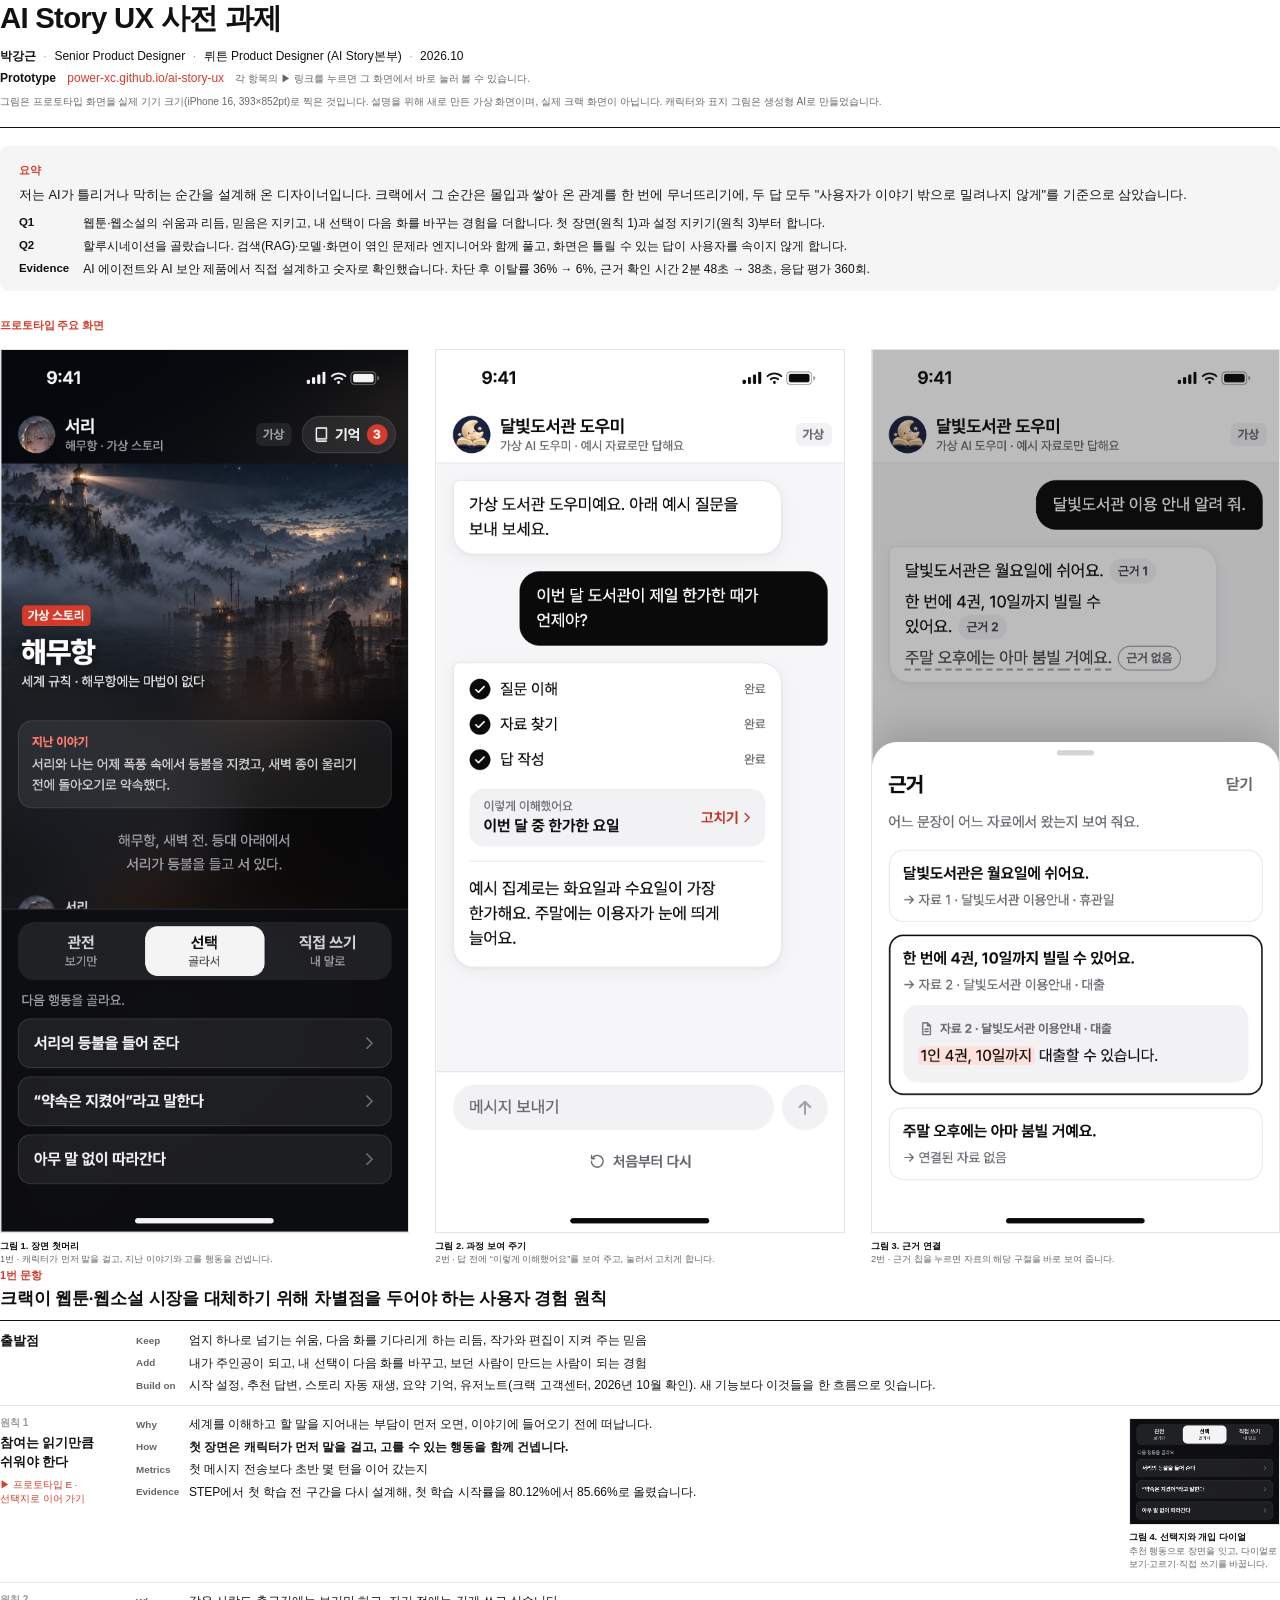
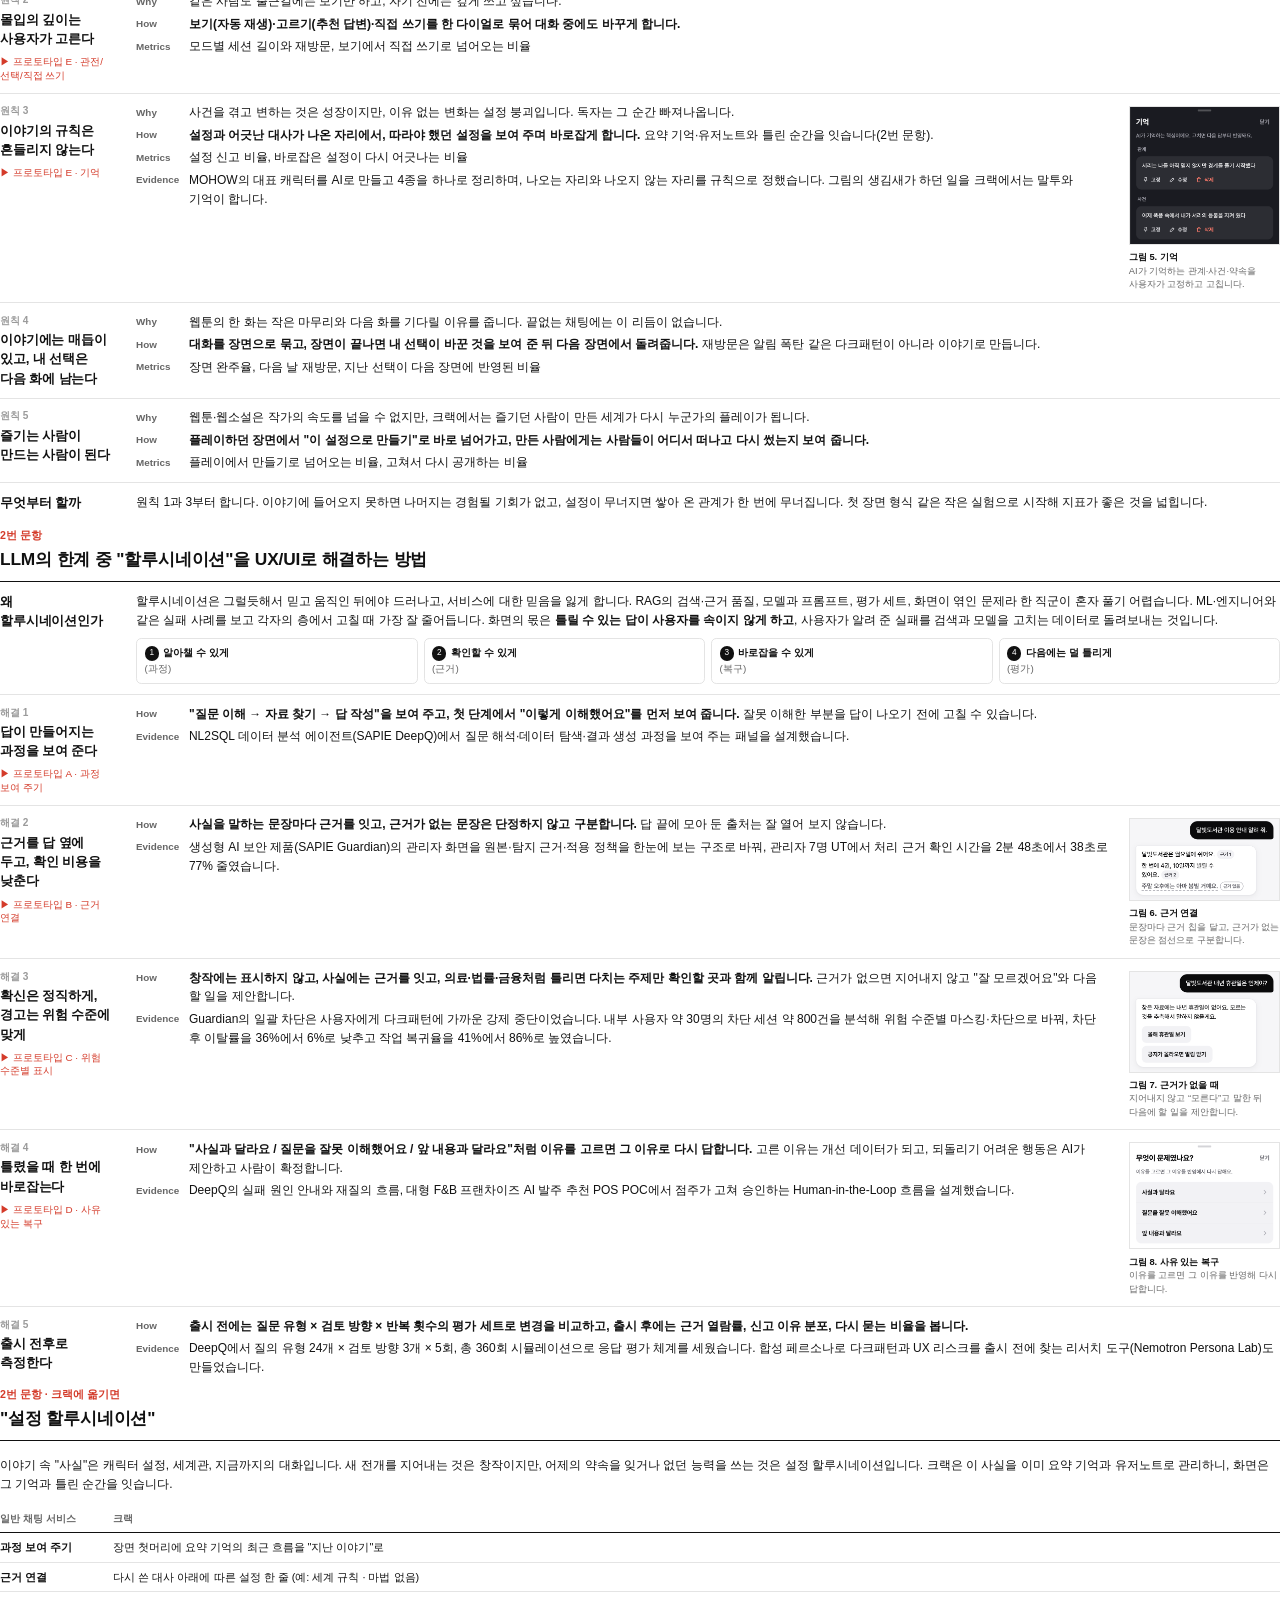
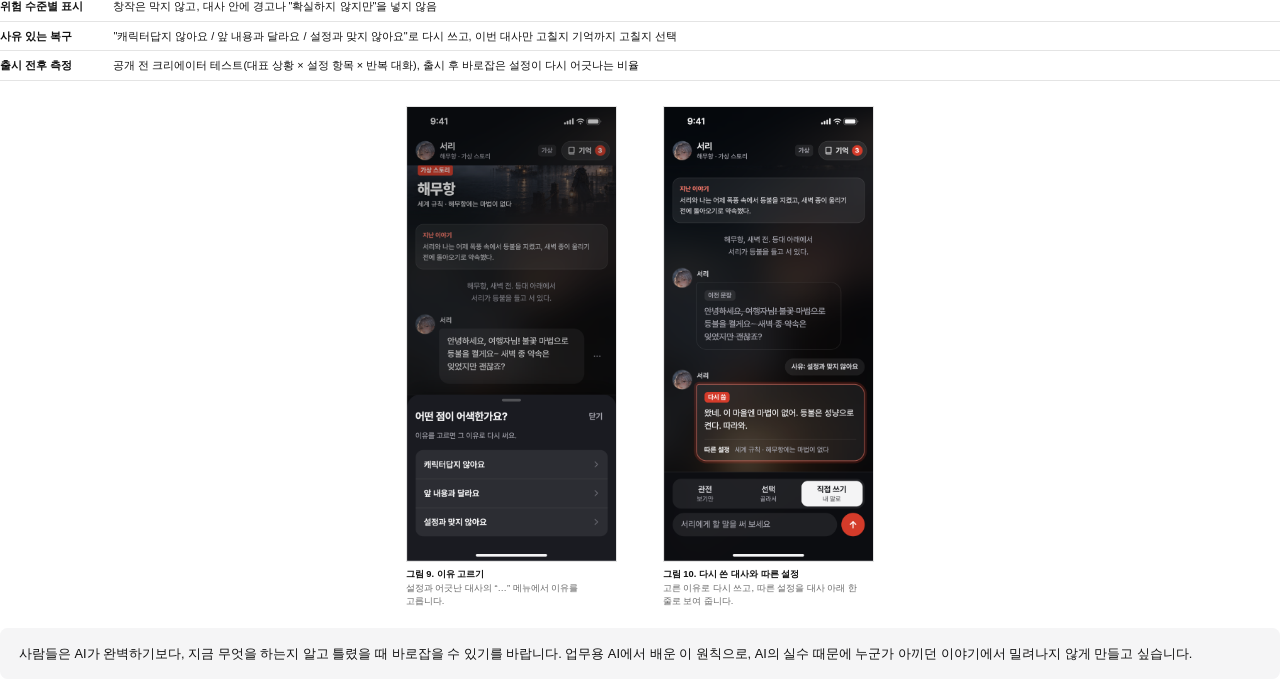
==== commit 92572474: "docs: English labels in the summary (Q1, Q2, Evidence) Co-Authored-By: Claude Opus 5.5 <noreply@anth" ====
--- a/print.html
+++ b/print.html
@@ -16,7 +16,7 @@
 </header>
 <main>
 <section class="summary"><h2>요약</h2><div class="lead"><p>저는 AI가 틀리거나 막히는 순간을 설계해 온 디자이너입니다. 크랙에서 그 순간은 몰입과 쌓아 온 관계를 한 번에 무너뜨리기에, 두 답 모두 "사용자가 이야기 밖으로 밀려나지 않게"를 기준으로 삼았습니다.</p>
-<dl class="kv"><div><dt>1번</dt><dd>웹툰·웹소설의 쉬움과 리듬, 믿음은 지키고, 내 선택이 다음 화를 바꾸는 경험을 더합니다. 첫 장면(원칙 1)과 설정 지키기(원칙 3)부터 합니다.</dd></div><div><dt>2번</dt><dd>할루시네이션을 골랐습니다. 검색(RAG)·모델·화면이 엮인 문제라 엔지니어와 함께 풀고, 화면은 틀릴 수 있는 답이 사용자를 속이지 않게 합니다.</dd></div><div><dt>근거</dt><dd>AI 에이전트와 AI 보안 제품에서 직접 설계하고 숫자로 확인했습니다. 차단 후 이탈률 36% → 6%, 근거 확인 시간 2분 48초 → 38초, 응답 평가 360회.</dd></div></dl></div></section><section class="glance"><h2>프로토타입 주요 화면</h2><div class="strip strip-3"><figure class="shot shot-e-open"><img src="assets/fig/e-open.png" alt="장면 첫머리"><figcaption><b>그림 1. 장면 첫머리</b> 1번 · 캐릭터가 먼저 말을 걸고, 지난 이야기와 고를 행동을 건넵니다.</figcaption></figure><figure class="shot shot-g-a"><img src="assets/fig/g-a.png" alt="과정 보여 주기"><figcaption><b>그림 2. 과정 보여 주기</b> 2번 · 답 전에 “이렇게 이해했어요”를 보여 주고, 눌러서 고치게 합니다.</figcaption></figure><figure class="shot shot-g-b"><img src="assets/fig/g-b.png" alt="근거 연결"><figcaption><b>그림 3. 근거 연결</b> 2번 · 근거 칩을 누르면 자료의 해당 구절을 바로 보여 줍니다.</figcaption></figure></div></section>
+<dl class="kv"><div><dt>Q1</dt><dd>웹툰·웹소설의 쉬움과 리듬, 믿음은 지키고, 내 선택이 다음 화를 바꾸는 경험을 더합니다. 첫 장면(원칙 1)과 설정 지키기(원칙 3)부터 합니다.</dd></div><div><dt>Q2</dt><dd>할루시네이션을 골랐습니다. 검색(RAG)·모델·화면이 엮인 문제라 엔지니어와 함께 풀고, 화면은 틀릴 수 있는 답이 사용자를 속이지 않게 합니다.</dd></div><div><dt>Evidence</dt><dd>AI 에이전트와 AI 보안 제품에서 직접 설계하고 숫자로 확인했습니다. 차단 후 이탈률 36% → 6%, 근거 확인 시간 2분 48초 → 38초, 응답 평가 360회.</dd></div></dl></div></section><section class="glance"><h2>프로토타입 주요 화면</h2><div class="strip strip-3"><figure class="shot shot-e-open"><img src="assets/fig/e-open.png" alt="장면 첫머리"><figcaption><b>그림 1. 장면 첫머리</b> 1번 · 캐릭터가 먼저 말을 걸고, 지난 이야기와 고를 행동을 건넵니다.</figcaption></figure><figure class="shot shot-g-a"><img src="assets/fig/g-a.png" alt="과정 보여 주기"><figcaption><b>그림 2. 과정 보여 주기</b> 2번 · 답 전에 “이렇게 이해했어요”를 보여 주고, 눌러서 고치게 합니다.</figcaption></figure><figure class="shot shot-g-b"><img src="assets/fig/g-b.png" alt="근거 연결"><figcaption><b>그림 3. 근거 연결</b> 2번 · 근거 칩을 누르면 자료의 해당 구절을 바로 보여 줍니다.</figcaption></figure></div></section>
 <section class="q"><div class="q-head"><span class="q-n">1번 문항</span><h2>크랙이 웹툰·웹소설 시장을 대체하기 위해 차별점을 두어야 하는 사용자 경험 원칙</h2></div><article class="row"><div class="row-t"><h3>출발점</h3></div><div class="row-d"><dl class="kv"><div><dt>Keep</dt><dd>엄지 하나로 넘기는 쉬움, 다음 화를 기다리게 하는 리듬, 작가와 편집이 지켜 주는 믿음</dd></div><div><dt>Add</dt><dd>내가 주인공이 되고, 내 선택이 다음 화를 바꾸고, 보던 사람이 만드는 사람이 되는 경험</dd></div><div><dt>Build on</dt><dd>시작 설정, 추천 답변, 스토리 자동 재생, 요약 기억, 유저노트(크랙 고객센터, 2026년 10월 확인). 새 기능보다 이것들을 한 흐름으로 잇습니다.</dd></div></dl></div></article><article class="row has-fig"><div class="row-t"><span class="n">원칙 1</span><h3>참여는 읽기만큼 쉬워야 한다</h3><a class="try" href="https://power-xc.github.io/ai-story-ux/#proto-e-choice">▶ 프로토타입 E · 선택지로 이어 가기</a></div><div class="row-d"><div class="row-x"><dl class="kv"><div><dt>Why</dt><dd>세계를 이해하고 할 말을 지어내는 부담이 먼저 오면, 이야기에 들어오기 전에 떠납니다.</dd></div><div><dt>How</dt><dd><strong>첫 장면은 캐릭터가 먼저 말을 걸고, 고를 수 있는 행동을 함께 건넵니다.</strong></dd></div><div><dt>Metrics</dt><dd>첫 메시지 전송보다 초반 몇 턴을 이어 갔는지</dd></div><div><dt>Evidence</dt><dd>STEP에서 첫 학습 전 구간을 다시 설계해, 첫 학습 시작률을 80.12%에서 85.66%로 올렸습니다.</dd></div></dl></div><div class="figs"><figure class="shot shot-e-dock"><img src="assets/fig/e-dock.png" alt="선택지와 개입 다이얼"><figcaption><b>그림 4. 선택지와 개입 다이얼</b> 추천 행동으로 장면을 잇고, 다이얼로 보기·고르기·직접 쓰기를 바꿉니다.</figcaption></figure></div></div></article><article class="row"><div class="row-t"><span class="n">원칙 2</span><h3>몰입의 깊이는 사용자가 고른다</h3><a class="try" href="https://power-xc.github.io/ai-story-ux/#proto-e-dial">▶ 프로토타입 E · 관전/선택/직접 쓰기</a></div><div class="row-d"><dl class="kv"><div><dt>Why</dt><dd>같은 사람도 출근길에는 보기만 하고, 자기 전에는 깊게 쓰고 싶습니다.</dd></div><div><dt>How</dt><dd><strong>보기(자동 재생)·고르기(추천 답변)·직접 쓰기를 한 다이얼로 묶어 대화 중에도 바꾸게 합니다.</strong></dd></div><div><dt>Metrics</dt><dd>모드별 세션 길이와 재방문, 보기에서 직접 쓰기로 넘어오는 비율</dd></div></dl></div></article><article class="row has-fig"><div class="row-t"><span class="n">원칙 3</span><h3>이야기의 규칙은 흔들리지 않는다</h3><a class="try" href="https://power-xc.github.io/ai-story-ux/#proto-e-memory">▶ 프로토타입 E · 기억</a></div><div class="row-d"><div class="row-x"><dl class="kv"><div><dt>Why</dt><dd>사건을 겪고 변하는 것은 성장이지만, 이유 없는 변화는 설정 붕괴입니다. 독자는 그 순간 빠져나옵니다.</dd></div><div><dt>How</dt><dd><strong>설정과 어긋난 대사가 나온 자리에서, 따라야 했던 설정을 보여 주며 바로잡게 합니다.</strong> 요약 기억·유저노트와 틀린 순간을 잇습니다(2번 문항).</dd></div><div><dt>Metrics</dt><dd>설정 신고 비율, 바로잡은 설정이 다시 어긋나는 비율</dd></div><div><dt>Evidence</dt><dd>MOHOW의 대표 캐릭터를 AI로 만들고 4종을 하나로 정리하며, 나오는 자리와 나오지 않는 자리를 규칙으로 정했습니다. 그림의 생김새가 하던 일을 크랙에서는 말투와 기억이 합니다.</dd></div></dl></div><div class="figs"><figure class="shot shot-e-memory"><img src="assets/fig/e-memory.png" alt="기억"><figcaption><b>그림 5. 기억</b> AI가 기억하는 관계·사건·약속을 사용자가 고정하고 고칩니다.</figcaption></figure></div></div></article><article class="row"><div class="row-t"><span class="n">원칙 4</span><h3>이야기에는 매듭이 있고, 내 선택은 다음 화에 남는다</h3></div><div class="row-d"><dl class="kv"><div><dt>Why</dt><dd>웹툰의 한 화는 작은 마무리와 다음 화를 기다릴 이유를 줍니다. 끝없는 채팅에는 이 리듬이 없습니다.</dd></div><div><dt>How</dt><dd><strong>대화를 장면으로 묶고, 장면이 끝나면 내 선택이 바꾼 것을 보여 준 뒤 다음 장면에서 돌려줍니다.</strong> 재방문은 알림 폭탄 같은 다크패턴이 아니라 이야기로 만듭니다.</dd></div><div><dt>Metrics</dt><dd>장면 완주율, 다음 날 재방문, 지난 선택이 다음 장면에 반영된 비율</dd></div></dl></div></article><article class="row"><div class="row-t"><span class="n">원칙 5</span><h3>즐기는 사람이 만드는 사람이 된다</h3></div><div class="row-d"><dl class="kv"><div><dt>Why</dt><dd>웹툰·웹소설은 작가의 속도를 넘을 수 없지만, 크랙에서는 즐기던 사람이 만든 세계가 다시 누군가의 플레이가 됩니다.</dd></div><div><dt>How</dt><dd><strong>플레이하던 장면에서 "이 설정으로 만들기"로 바로 넘어가고, 만든 사람에게는 사람들이 어디서 떠나고 다시 썼는지 보여 줍니다.</strong></dd></div><div><dt>Metrics</dt><dd>플레이에서 만들기로 넘어오는 비율, 고쳐서 다시 공개하는 비율</dd></div></dl></div></article><article class="row"><div class="row-t"><h3>무엇부터 할까</h3></div><div class="row-d"><p>원칙 1과 3부터 합니다. 이야기에 들어오지 못하면 나머지는 경험될 기회가 없고, 설정이 무너지면 쌓아 온 관계가 한 번에 무너집니다. 첫 장면 형식 같은 작은 실험으로 시작해 지표가 좋은 것을 넓힙니다.</p></div></article></section>
 <section class="q"><div class="q-head"><span class="q-n">2번 문항</span><h2>LLM의 한계 중 "할루시네이션"을 UX/UI로 해결하는 방법</h2></div><article class="row"><div class="row-t"><h3>왜 할루시네이션인가</h3></div><div class="row-d"><p>할루시네이션은 그럴듯해서 믿고 움직인 뒤에야 드러나고, 서비스에 대한 믿음을 잃게 합니다. RAG의 검색·근거 품질, 모델과 프롬프트, 평가 세트, 화면이 엮인 문제라 한 직군이 혼자 풀기 어렵습니다. ML·엔지니어와 같은 실패 사례를 보고 각자의 층에서 고칠 때 가장 잘 줄어듭니다. 화면의 몫은 <strong>틀릴 수 있는 답이 사용자를 속이지 않게 하고</strong>, 사용자가 알려 준 실패를 검색과 모델을 고치는 데이터로 돌려보내는 것입니다.</p>
 <ol class="flow" aria-label="네 단계"><li><span class="flow-n" aria-hidden="true">1</span><strong>알아챌 수 있게</strong> <small>(과정)</small></li><li><span class="flow-n" aria-hidden="true">2</span><strong>확인할 수 있게</strong> <small>(근거)</small></li><li><span class="flow-n" aria-hidden="true">3</span><strong>바로잡을 수 있게</strong> <small>(복구)</small></li><li><span class="flow-n" aria-hidden="true">4</span><strong>다음에는 덜 틀리게</strong> <small>(평가)</small></li></ol></div></article><article class="row"><div class="row-t"><span class="n">해결 1</span><h3>답이 만들어지는 과정을 보여 준다</h3><a class="try" href="https://power-xc.github.io/ai-story-ux/#proto-a">▶ 프로토타입 A · 과정 보여 주기</a></div><div class="row-d"><dl class="kv"><div><dt>How</dt><dd><strong>"질문 이해 → 자료 찾기 → 답 작성"을 보여 주고, 첫 단계에서 "이렇게 이해했어요"를 먼저 보여 줍니다.</strong> 잘못 이해한 부분을 답이 나오기 전에 고칠 수 있습니다.</dd></div><div><dt>Evidence</dt><dd>NL2SQL 데이터 분석 에이전트(SAPIE DeepQ)에서 질문 해석·데이터 탐색·결과 생성 과정을 보여 주는 패널을 설계했습니다.</dd></div></dl></div></article><article class="row has-fig"><div class="row-t"><span class="n">해결 2</span><h3>근거를 답 옆에 두고, 확인 비용을 낮춘다</h3><a class="try" href="https://power-xc.github.io/ai-story-ux/#proto-b">▶ 프로토타입 B · 근거 연결</a></div><div class="row-d"><div class="row-x"><dl class="kv"><div><dt>How</dt><dd><strong>사실을 말하는 문장마다 근거를 잇고, 근거가 없는 문장은 단정하지 않고 구분합니다.</strong> 답 끝에 모아 둔 출처는 잘 열어 보지 않습니다.</dd></div><div><dt>Evidence</dt><dd>생성형 AI 보안 제품(SAPIE Guardian)의 관리자 화면을 원본·탐지 근거·적용 정책을 한눈에 보는 구조로 바꿔, 관리자 7명 UT에서 처리 근거 확인 시간을 2분 48초에서 38초로 77% 줄였습니다.</dd></div></dl></div><div class="figs"><figure class="shot shot-b"><img src="assets/fig/b.png" alt="근거 연결"><figcaption><b>그림 6. 근거 연결</b> 문장마다 근거 칩을 달고, 근거가 없는 문장은 점선으로 구분합니다.</figcaption></figure></div></div></article><article class="row has-fig"><div class="row-t"><span class="n">해결 3</span><h3>확신은 정직하게, 경고는 위험 수준에 맞게</h3><a class="try" href="https://power-xc.github.io/ai-story-ux/#proto-c">▶ 프로토타입 C · 위험 수준별 표시</a></div><div class="row-d"><div class="row-x"><dl class="kv"><div><dt>How</dt><dd><strong>창작에는 표시하지 않고, 사실에는 근거를 잇고, 의료·법률·금융처럼 틀리면 다치는 주제만 확인할 곳과 함께 알립니다.</strong> 근거가 없으면 지어내지 않고 "잘 모르겠어요"와 다음 할 일을 제안합니다.</dd></div><div><dt>Evidence</dt><dd>Guardian의 일괄 차단은 사용자에게 다크패턴에 가까운 강제 중단이었습니다. 내부 사용자 약 30명의 차단 세션 약 800건을 분석해 위험 수준별 마스킹·차단으로 바꿔, 차단 후 이탈률을 36%에서 6%로 낮추고 작업 복귀율을 41%에서 86%로 높였습니다.</dd></div></dl></div><div class="figs"><figure class="shot shot-c"><img src="assets/fig/c.png" alt="근거가 없을 때"><figcaption><b>그림 7. 근거가 없을 때</b> 지어내지 않고 “모른다”고 말한 뒤 다음에 할 일을 제안합니다.</figcaption></figure></div></div></article><article class="row has-fig"><div class="row-t"><span class="n">해결 4</span><h3>틀렸을 때 한 번에 바로잡는다</h3><a class="try" href="https://power-xc.github.io/ai-story-ux/#proto-d">▶ 프로토타입 D · 사유 있는 복구</a></div><div class="row-d"><div class="row-x"><dl class="kv"><div><dt>How</dt><dd><strong>"사실과 달라요 / 질문을 잘못 이해했어요 / 앞 내용과 달라요"처럼 이유를 고르면 그 이유로 다시 답합니다.</strong> 고른 이유는 개선 데이터가 되고, 되돌리기 어려운 행동은 AI가 제안하고 사람이 확정합니다.</dd></div><div><dt>Evidence</dt><dd>DeepQ의 실패 원인 안내와 재질의 흐름, 대형 F&amp;B 프랜차이즈 AI 발주 추천 POS POC에서 점주가 고쳐 승인하는 Human-in-the-Loop 흐름을 설계했습니다.</dd></div></dl></div><div class="figs"><figure class="shot shot-d"><img src="assets/fig/d.png" alt="사유 있는 복구"><figcaption><b>그림 8. 사유 있는 복구</b> 이유를 고르면 그 이유를 반영해 다시 답합니다.</figcaption></figure></div></div></article><article class="row"><div class="row-t"><span class="n">해결 5</span><h3>출시 전후로 측정한다</h3></div><div class="row-d"><dl class="kv"><div><dt>How</dt><dd><strong>출시 전에는 질문 유형 × 검토 방향 × 반복 횟수의 평가 세트로 변경을 비교하고, 출시 후에는 근거 열람률, 신고 이유 분포, 다시 묻는 비율을 봅니다.</strong></dd></div><div><dt>Evidence</dt><dd>DeepQ에서 질의 유형 24개 × 검토 방향 3개 × 5회, 총 360회 시뮬레이션으로 응답 평가 체계를 세웠습니다. 합성 페르소나로 다크패턴과 UX 리스크를 출시 전에 찾는 리서치 도구(Nemotron Persona Lab)도 만들었습니다.</dd></div></dl></div></article><section class="crack"><div class="q-head"><span class="q-n">2번 문항 · 크랙에 옮기면</span><h2>"설정 할루시네이션"</h2></div><div class="crack-x"><p>이야기 속 "사실"은 캐릭터 설정, 세계관, 지금까지의 대화입니다. 새 전개를 지어내는 것은 창작이지만, 어제의 약속을 잊거나 없던 능력을 쓰는 것은 설정 할루시네이션입니다. 크랙은 이 사실을 이미 요약 기억과 유저노트로 관리하니, 화면은 그 기억과 틀린 순간을 잇습니다.</p>
--- a/assets/print.css
+++ b/assets/print.css
@@ -211,7 +211,7 @@
   margin: 0;
 }
 .lead .kv > div {
-  grid-template-columns: 9mm 1fr;
+  grid-template-columns: 15mm 1fr;
 }
 .lead .kv dt {
   padding-top: 0;
